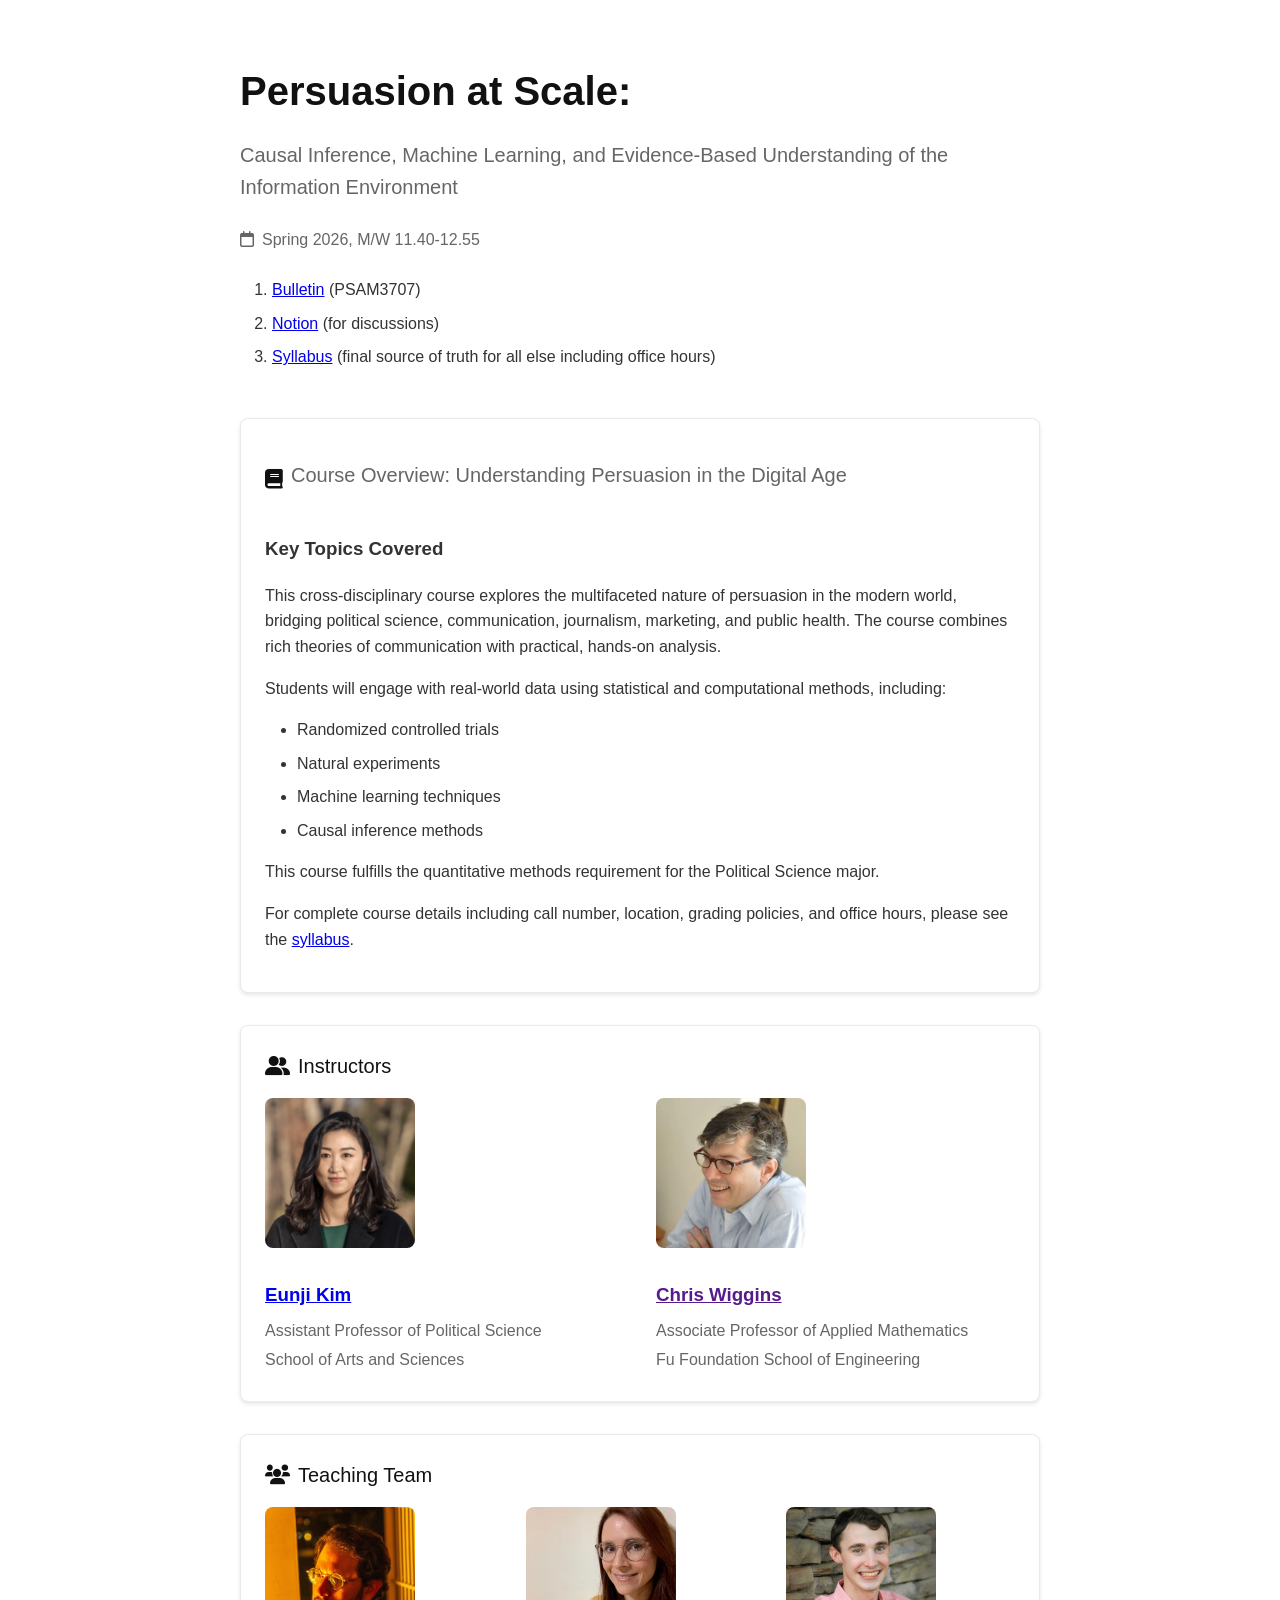
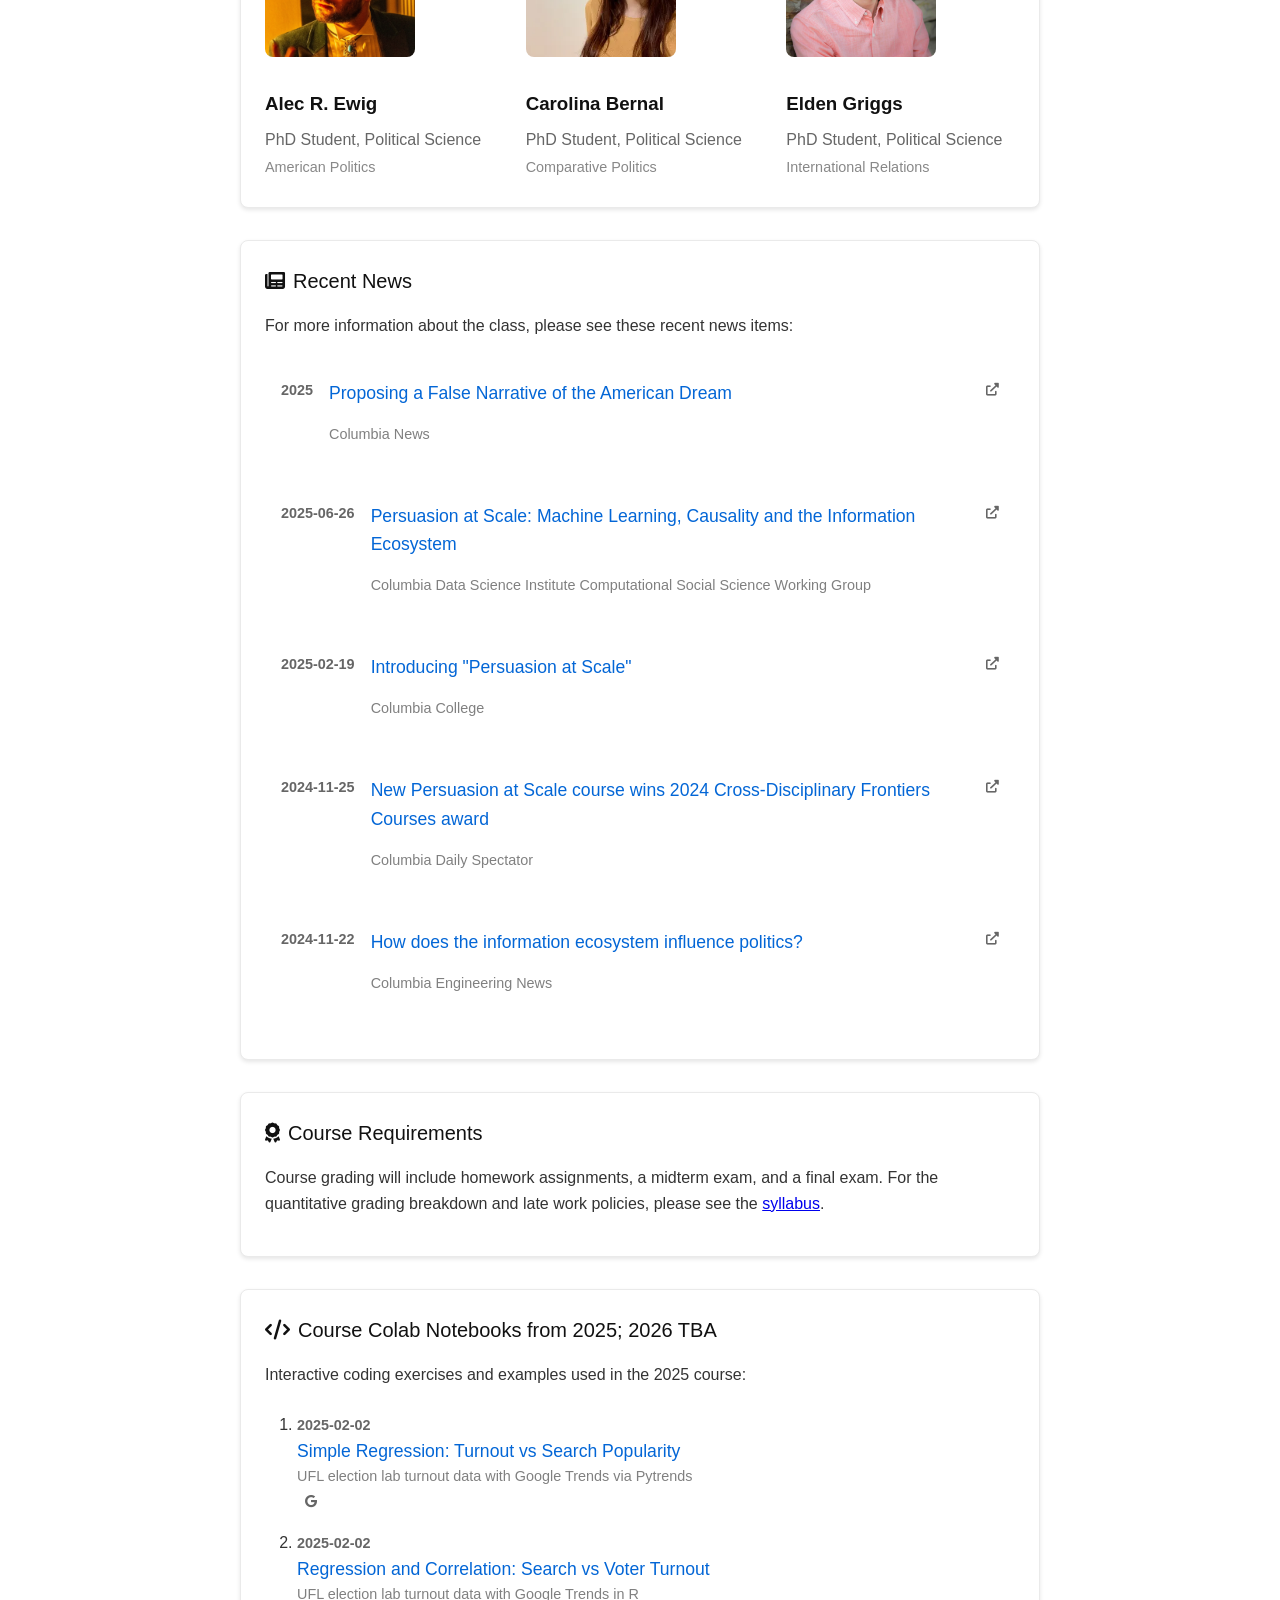
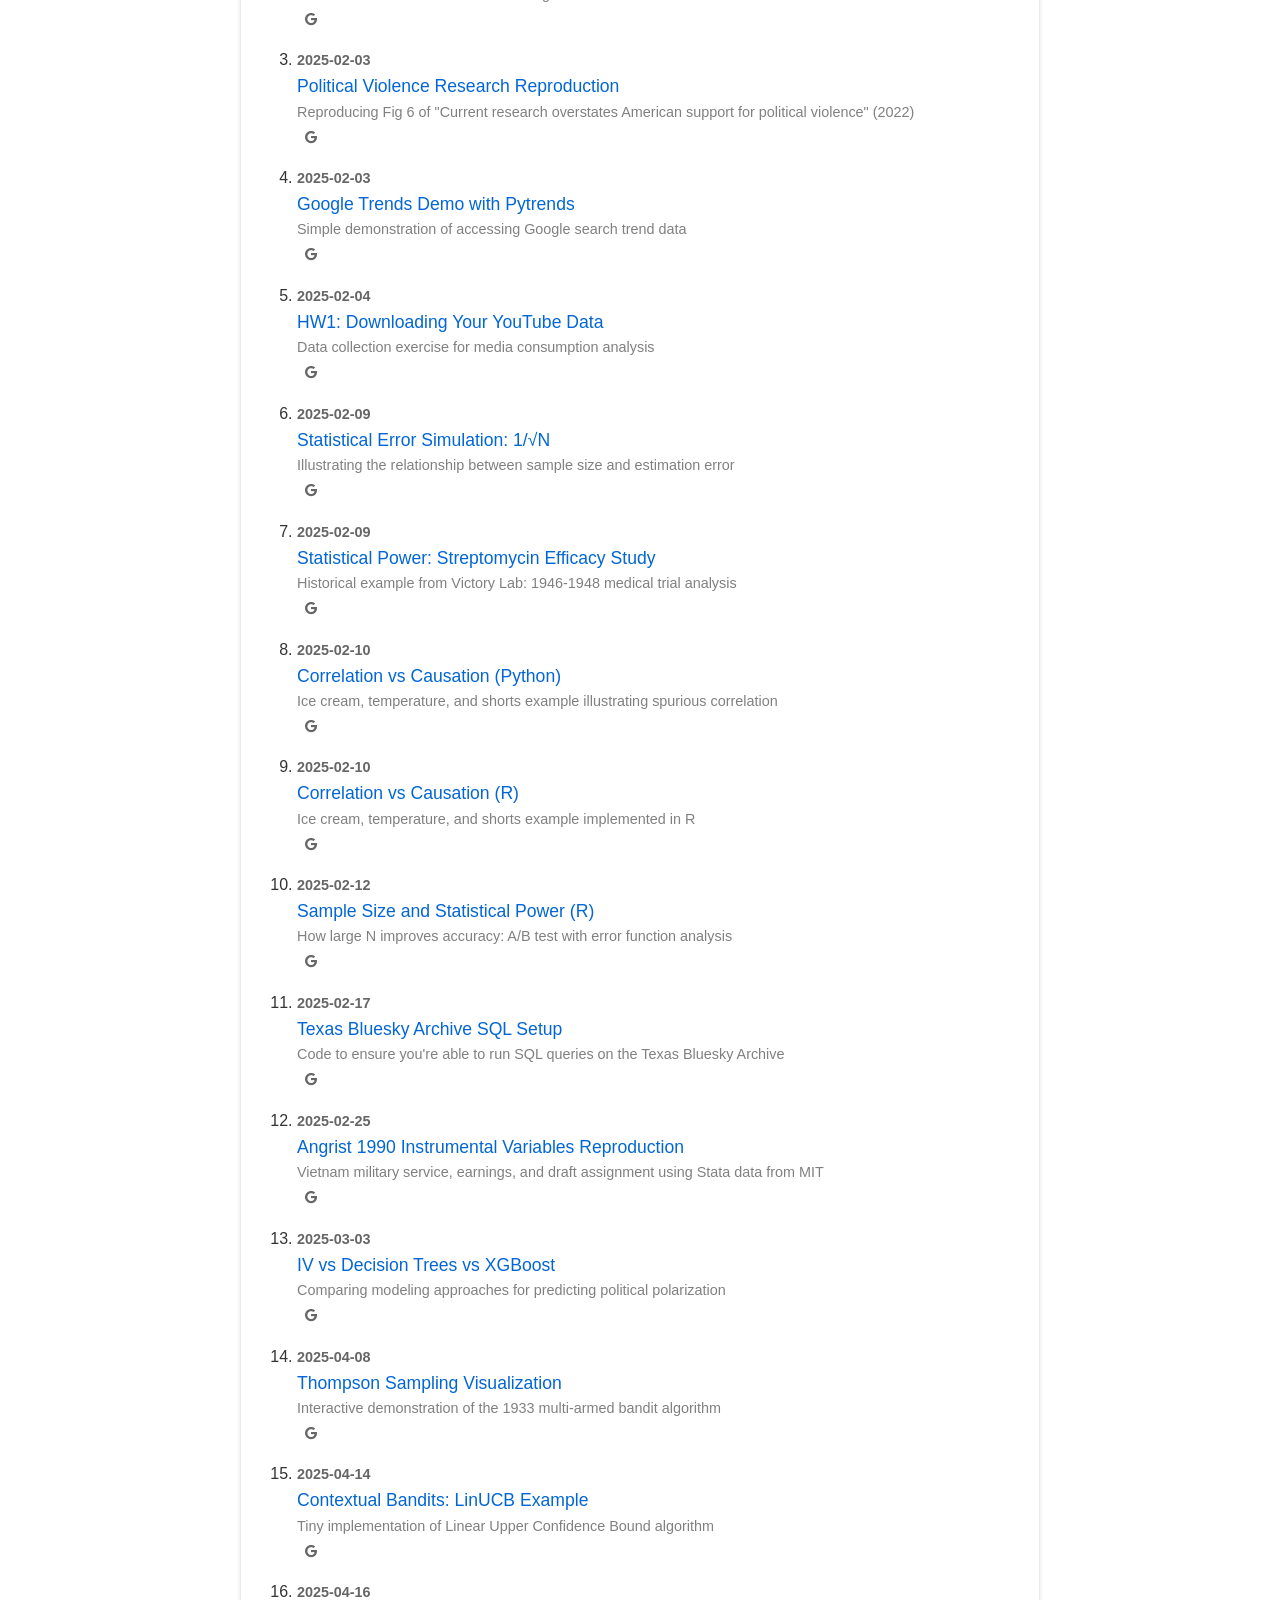
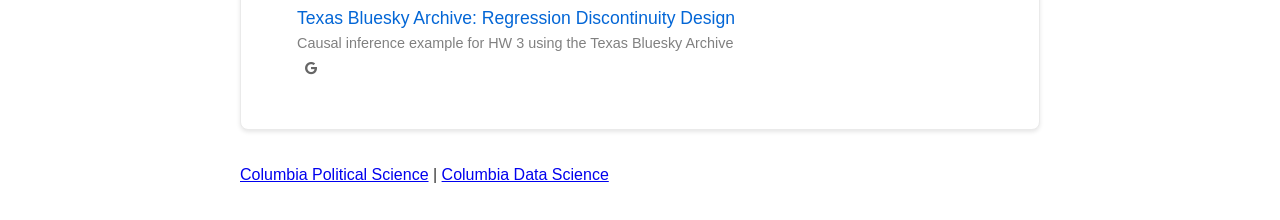
==== index.html @ 3eeb5550 "changed" ====
<!DOCTYPE html>
<html lang="en">
<head>
    <link rel="stylesheet" href="styles.css">
    <meta charset="utf-8">
    <meta name="viewport" content="width=device-width, initial-scale=1">
    <meta name="description" content="Persuasion at Scale, a Columbia University course blending political science, data science, and media analysis. Lectures will cover RCTs, causal inference, and persuasion techniques." />
    <meta name="keywords" content="persuasion, bandits, MAB, contextual bandits, P-values, backtesting, data science, political science, Columbia University, RCTs, causal inference, machine learning, media analysis, PSAM3707, Eunji Kim, Chris Wiggins, P@S, P@S@CU">
    <meta name="twitter:card" content="summary_large_image">
   <meta property="og:title" content="Persuasion at Scale | Columbia University">
    <meta property="og:description" content="A cross-disciplinary course at Columbia University exploring persuasion through data science and political science.">
    <meta property="og:image" content="images/persuasion_banner.webp">
    <meta property="og:url" content="https://persuasion-at-scale.github.io/index.html">

    <meta property="og:type" content="website">
    <meta property="og:site_name" content="Columbia University">
    <meta name="twitter:site" content="@Columbia">

    <!-- Add preload for critical assets -->
    <link rel="preload" href="images/persuasion_banner.webp" as="image">
    <link rel="preload" href="images/ek.webp" as="image">
    <link rel="preload" href="images/cw.webp" as="image">

    <!-- Add to Font Awesome link -->
    <link rel="stylesheet" href="https://cdnjs.cloudflare.com/ajax/libs/font-awesome/6.0.0/css/all.min.css" crossorigin="anonymous" referrerpolicy="no-referrer">

    <title>Persuasion at Scale | Columbia University | Political Science & Data Science</title>
    <link rel="stylesheet" href="https://cdnjs.cloudflare.com/ajax/libs/font-awesome/6.0.0/css/all.min.css">

    <style>
        body {
            font-family: -apple-system, BlinkMacSystemFont, "Segoe UI", Helvetica, Arial, sans-serif;
            line-height: 1.6;
            max-width: 800px;
            margin: 0 auto;
            padding: 2rem;
            color: #333;
        }

        .card {
            border: 1px solid #eaeaea;
            border-radius: 8px;
            padding: 1.5rem;
            margin-bottom: 2rem;
            background: white;
            box-shadow: 0 2px 4px rgba(0,0,0,0.1);
        }

        .header {
            margin-bottom: 3rem;
        }

        h1 {
            font-size: 2.5rem;
            margin-bottom: 0.5rem;
            color: #111;
        }

        h2 {
            font-size: 1.25rem;
            color: #666;
            font-weight: normal;
            margin-bottom: 1.5rem;
        }

        .instructors-grid {
            display: grid;
            grid-template-columns: repeat(auto-fit, minmax(300px, 1fr));
            gap: 2rem;
        }

        /* Update the .instructor img rule so all images are a uniform size */
        .instructor img {
            width: 150px;           /* fixed width */
            height: 150px;          /* fixed height to make them square */
            object-fit: cover;      /* crop any overflow instead of stretching */
            border-radius: 8px;     /* keep the corners rounded */
            margin-bottom: 1rem;
        }

        .instructor h3 {
            margin: 0.5rem 0;
            color: #111;
        }

        .instructor p {
            margin: 0.25rem 0;
            color: #666;
        }

        .course-meta {
            display: flex;
            gap: 1rem;
            color: #666;
            align-items: center;
        }

        .course-meta i {
            margin-right: 0.5rem;
        }

        ul, ol {
            margin: 1rem 0;
            padding-left: 2rem;
        }

        li {
            margin-bottom: 0.5rem;
        }

        .card-title {
            display: flex;
            align-items: center;
            font-size: 1.25rem;
            margin-bottom: 1rem;
            color: #111;
        }

        .card-title i {
            margin-right: 0.5rem;
        }

        .news-list {
            list-style: none;
            padding: 0;
            margin: 1.5rem 0;
        }

        .news-list li {
            margin-bottom: 1.5rem;
        }

        .news-list a {
            display: grid;
            grid-template-columns: auto 1fr auto;
            gap: 1rem;
            text-decoration: none;
            color: inherit;
            padding: 1rem;
            border-radius: 6px;
            transition: background-color 0.2s;
            align-items: start;
        }

        .news-list a:hover {
            background-color: #f6f8fa;
        }

        .news-date {
            color: #666;
            font-size: 0.9rem;
            grid-column: 1;
        }

        .news-title {
            font-weight: 500;
            color: #0366d6;
            grid-column: 2;
        }

        .news-source {
            color: #666;
            font-size: 0.9rem;
            grid-column: 2;
        }

        .link-icon {
            font-size: 0.8rem;
            color: #666;
            grid-column: 3;
            grid-row: 1;
            margin-top: 0.3rem;
        }
    </style>


<script type="application/ld+json">
{
    "@context": "https://schema.org",
    "@type": "BreadcrumbList",
    "itemListElement": [{
        "@type": "ListItem",
        "position": 1,
        "name": "Columbia University",
        "item": "https://www.columbia.edu"
    },{
        "@type": "ListItem",
        "position": 2,
        "name": "Political Science",
        "item": "https://polisci.columbia.edu"
    },{
        "@type": "ListItem",
        "position": 3,
        "name": "Persuasion at Scale",
        "item": "https://persuasion-at-scale.github.io/index.html"
    }]
}
</script>




<script type="application/ld+json">
{
  "@type": "CourseInstance",
  "courseMode": "onsite",
  "location": {
    "@type": "Place",
    "name": "313 Fayerweather",
    "address": {
      "@type": "PostalAddress",
      "addressLocality": "New York",
      "addressRegion": "NY"
    }
  },
  "instructor": [
    {
      "@type": "Person",
      "name": "Eunji Kim",
      "jobTitle": "Assistant Professor of Political Science",
      "url": "https://www.eunjikim.pub/"
    },
    {
      "@type": "Person",
      "name": "Chris Wiggins",
      "jobTitle": "Associate Professor of Applied Mathematics",
      "url": "https://www.columbia.edu/~chw2/"
    }
  ]
}
</script>

<!-- 🔽 Add this right below -->
<script type="application/ld+json">
{
  "@context": "https://schema.org",
  "@type": "Course",
  "name": "Persuasion at Scale",
  "description": "Columbia University course blending political science and data science to study persuasion through experiments, machine learning, and causal inference.",
  "provider": {
    "@type": "Organization",
    "name": "Columbia University",
    "sameAs": "https://www.columbia.edu"
  }
}
</script>

<link rel="canonical" href="https://persuasion-at-scale.github.io/index.html">


</head>


<!--Body-->

<body>
    <!-- Header -->
    <header class="header">
        <h1>Persuasion at Scale:</h1>
        <h2> Causal Inference, Machine Learning, and Evidence-Based Understanding of the Information Environment</h2>
        <div class="course-meta">
            <span><i class="far fa-calendar"></i>Spring 2026, M/W 11.40-12.55</span>
        </div>
        <ol style="margin-top: 1.5rem; margin-bottom: 1.5rem;">
            <li><a href="https://doc.sis.columbia.edu/#subj/PSAM/UN3707-20261-001/">Bulletin</a> (PSAM3707)</li>
            <li><a href="https://www.notion.so/PSAM-3707-Persuasion-at-Scale-2ea6ebbeffac8038892be013322cd742">Notion</a> (for discussions)</li>
            <li><a href="https://docs.google.com/document/d/1h442-b7Y8gTBbpbwfRW2zpKxNVfNAeM9ZUFqnYQFdiw/edit?tab=t.0">Syllabus</a> (final source of truth for all else including office hours)</li>
        </ol>
    </header>

<!-- Course Overview -->
<div class="card">

    <div class="card-title">
        <i class="fas fa-book"></i>
        <h2>Course Overview: Understanding Persuasion in the Digital Age</h2>
    </div>
    <h3>Key Topics Covered</h3>


    <p>This cross-disciplinary course explores the multifaceted nature of persuasion in the modern world,
    bridging political science, communication, journalism, marketing, and public health. The course combines
    rich theories of communication with practical, hands-on analysis.</p>

    <p>Students will engage with real-world data using statistical and computational methods, including:</p>
    <ul>
        <li>Randomized controlled trials</li>
        <li>Natural experiments</li>
        <li>Machine learning techniques</li>
        <li>Causal inference methods</li>
    </ul>
    <p>This course fulfills the quantitative methods requirement for the Political Science major.</p>

    <p>For complete course details including call number, location, grading policies, and office hours, please see the <a href="https://docs.google.com/document/d/1h442-b7Y8gTBbpbwfRW2zpKxNVfNAeM9ZUFqnYQFdiw/edit?tab=t.0">syllabus</a>.</p>
</div>

    <!-- Instructors -->
    <div class="card">
        <div class="card-title">
            <i class="fas fa-user-friends"></i>
            Instructors
        </div>
        <div class="instructors-grid">
            <div class="instructor">
                <img src="images/ek.webp" alt="Professor Eunji Kim - Assistant Professor of Political Science at Columbia University" loading="lazy">
                <h3><a href="https://www.eunjikim.pub/">Eunji Kim</a></h3>
                <p>Assistant Professor of Political Science</p>
                <p>School of Arts and Sciences</p>
            </div>
            <div class="instructor">
                <img src="images/cw.webp" alt="Professor Chris Wiggins - Associate Professor of Applied Mathematics and Systems Biology at Columbia University" loading="lazy">
                <h3><a href=""https://www.columbia.edu/~chw2/>Chris Wiggins</a></h3>
                <p>Associate Professor of Applied Mathematics</p>
                <p>Fu Foundation School of Engineering</p>
            </div>
        </div>
    </div>



<!-- Team -->
<div class="card">
    <div class="card-title">
        <i class="fas fa-users"></i>
        Teaching Team
    </div>
    <div class="instructors-grid" style="grid-template-columns: repeat(3, 1fr);">
        <div class="instructor">
            <img src="images/ae.webp" alt="Alec R. Ewig - Teaching Assistant" loading="lazy">
            <h3>Alec R. Ewig</h3>
            <p>PhD Student, Political Science</p>
            <p style="color:#888; font-size:0.9em;">American Politics</p>
        </div>
        <div class="instructor">
            <img src="images/cb.webp" alt="Carolina Bernal - Teaching Assistant" loading="lazy">
            <h3>Carolina Bernal</h3>
            <p>PhD Student, Political Science</p>
            <p style="color:#888; font-size:0.9em;">Comparative Politics</p>
        </div>
        <div class="instructor">
            <img src="images/eg.webp" alt="Elden Griggs - Teaching Assistant" loading="lazy">
            <h3>Elden Griggs</h3>
            <p>PhD Student, Political Science</p>
            <p style="color:#888; font-size:0.9em;">International Relations</p>
        </div>
    </div>
</div>

<!-- News -->
<div class="card">
  <div class="card-title">
    <i class="fas fa-newspaper"></i>
    Recent News
  </div>
  <p>For more information about the class, please see these recent news items:</p>
  <ul class="news-list">

    <li>
      <a href="https://news.columbia.edu/news/proposing-false-narrative-american-dream" target="_blank">
        <span class="news-date">2025</span>
        <span class="news-title">Proposing a False Narrative of the American Dream</span>
        <span class="news-source">Columbia News</span>
        <i class="fas fa-external-link-alt link-icon"></i>
      </a>
    </li>

<li>
      <a href="https://drive.google.com/file/d/1h9NI8b9k3yPVoDk75ptKbOM--GSInbzh/view?usp=sharing" target="_blank">
        <span class="news-date">2025-06-26</span>
        <span class="news-title">Persuasion at Scale: Machine Learning, Causality and the Information Ecosystem</span>
        <span class="news-source">Columbia Data Science Institute Computational Social Science Working Group</span>
        <i class="fas fa-external-link-alt link-icon"></i>
      </a>
    </li>

    <li>
      <a href="https://www.college.columbia.edu/news/introducing-persuasion-scale" target="_blank">
        <span class="news-date">2025-02-19</span>
        <span class="news-title">Introducing "Persuasion at Scale"</span>
        <span class="news-source">Columbia College</span>
        <i class="fas fa-external-link-alt link-icon"></i>
      </a>
    </li>
    <li>
      <a href="https://www.columbiaspectator.com/news/2024/11/25/new-persuasion-at-scale-course-wins-2024-cross-disciplinary-frontiers-courses-award/" target="_blank">
        <span class="news-date">2024-11-25</span>
        <span class="news-title">New Persuasion at Scale course wins 2024 Cross-Disciplinary Frontiers Courses award</span>
        <span class="news-source">Columbia Daily Spectator</span>
        <i class="fas fa-external-link-alt link-icon"></i>
      </a>
    </li>
    <li>
      <a href="https://www.engineering.columbia.edu/about/news/how-does-information-ecosystem-influence-politics" target="_blank">
        <span class="news-date">2024-11-22</span>
        <span class="news-title">How does the information ecosystem influence politics?</span>
        <span class="news-source">Columbia Engineering News</span>
        <i class="fas fa-external-link-alt link-icon"></i>
      </a>
    </li>
  </ul>
</div>

    <!-- Course Requirements -->
<div class="card">
    <div class="card-title">
        <i class="fas fa-award"></i>
        Course Requirements
    </div>
    <p>Course grading will include homework assignments, a midterm exam, and a final exam. For the quantitative grading breakdown and late work policies, please see the <a href="https://docs.google.com/document/d/1h442-b7Y8gTBbpbwfRW2zpKxNVfNAeM9ZUFqnYQFdiw/edit?tab=t.0">syllabus</a>.</p>
</div>





<!-- Colab Notebooks -->
<div class="card">
  <div class="card-title">
    <i class="fas fa-code"></i>
    Course Colab Notebooks from 2025; 2026 TBA
  </div>
  <p>Interactive coding exercises and examples used in the 2025 course:</p>

  <style>
    .colab-list {
      list-style: decimal;
      padding-left: 2rem;
      margin: 1.5rem 0;
    }

    .colab-list li {
      margin-bottom: 1rem;
    }

    .colab-list a {
      text-decoration: none;
      color: inherit;
    }

    .news-date {
      display: block;
      font-weight: bold;
    }

    .news-title {
      display: block;
      font-size: 1.1em;
    }

    .news-source {
      display: block;
      font-size: 0.9em;
      color: gray;
    }

    .link-icon {
      margin-left: 0.5rem;
    }
  </style>

  <ol class="colab-list">
    <li>
      <a href="https://colab.research.google.com/drive/1QhLLt65YLhxuOw8Q6O7ZkpGPthDEoPbC" target="_blank">
        <span class="news-date">2025-02-02</span>
        <span class="news-title">Simple Regression: Turnout vs Search Popularity</span>
        <span class="news-source">UFL election lab turnout data with Google Trends via Pytrends</span>
        <i class="fab fa-google link-icon"></i>
      </a>
    </li>
    <li>
      <a href="https://colab.research.google.com/drive/1NSak7_Qj7NHBgQis9xvCgXqPHfK_0In0" target="_blank">
        <span class="news-date">2025-02-02</span>
        <span class="news-title">Regression and Correlation: Search vs Voter Turnout</span>
        <span class="news-source">UFL election lab turnout data with Google Trends in R</span>
        <i class="fab fa-google link-icon"></i>
      </a>
    </li>
    <li>
      <a href="https://colab.research.google.com/drive/1GbfwEq30CHJEOqKWft9wpo4j2za2paPq" target="_blank">
        <span class="news-date">2025-02-03</span>
        <span class="news-title">Political Violence Research Reproduction</span>
        <span class="news-source">Reproducing Fig 6 of "Current research overstates American support for political violence" (2022)</span>
        <i class="fab fa-google link-icon"></i>
      </a>
    </li>
    <li>
      <a href="https://colab.research.google.com/drive/1Vlbzd_4YCDSvklFNIUItazr-cs71OonO" target="_blank">
        <span class="news-date">2025-02-03</span>
        <span class="news-title">Google Trends Demo with Pytrends</span>
        <span class="news-source">Simple demonstration of accessing Google search trend data</span>
        <i class="fab fa-google link-icon"></i>
      </a>
    </li>
    <li>
      <a href="https://colab.research.google.com/drive/1d8nfKPJoCHGPAD9asb5bR55zVYG8UfPB" target="_blank">
        <span class="news-date">2025-02-04</span>
        <span class="news-title">HW1: Downloading Your YouTube Data</span>
        <span class="news-source">Data collection exercise for media consumption analysis</span>
        <i class="fab fa-google link-icon"></i>
      </a>
    </li>
    <li>
      <a href="https://colab.research.google.com/drive/1A-MoaSyoJEzV038ODvcRBLbsStQC2wvL" target="_blank">
        <span class="news-date">2025-02-09</span>
        <span class="news-title">Statistical Error Simulation: 1/√N</span>
        <span class="news-source">Illustrating the relationship between sample size and estimation error</span>
        <i class="fab fa-google link-icon"></i>
      </a>
    </li>
    <li>
      <a href="https://colab.research.google.com/drive/1Rd7LsXgGgO2TyJYi3JBENI_1V2EbDdjN" target="_blank">
        <span class="news-date">2025-02-09</span>
        <span class="news-title">Statistical Power: Streptomycin Efficacy Study</span>
        <span class="news-source">Historical example from Victory Lab: 1946-1948 medical trial analysis</span>
        <i class="fab fa-google link-icon"></i>
      </a>
    </li>
    <li>
      <a href="https://colab.research.google.com/drive/1U6frL5wUH2nfPXp7_RVZj2S545Ba48_1" target="_blank">
        <span class="news-date">2025-02-10</span>
        <span class="news-title">Correlation vs Causation (Python)</span>
        <span class="news-source">Ice cream, temperature, and shorts example illustrating spurious correlation</span>
        <i class="fab fa-google link-icon"></i>
      </a>
    </li>
    <li>
      <a href="https://colab.research.google.com/drive/1XXZSQvIYi3T5vzyD5JTg-xvvB7Q8HG7i" target="_blank">
        <span class="news-date">2025-02-10</span>
        <span class="news-title">Correlation vs Causation (R)</span>
        <span class="news-source">Ice cream, temperature, and shorts example implemented in R</span>
        <i class="fab fa-google link-icon"></i>
      </a>
    </li>
    <li>
      <a href="https://colab.research.google.com/drive/1zSuw5KK6ygkZ_3YChO5lYUw1r_XNGj1P" target="_blank">
        <span class="news-date">2025-02-12</span>
        <span class="news-title">Sample Size and Statistical Power (R)</span>
        <span class="news-source">How large N improves accuracy: A/B test with error function analysis</span>
        <i class="fab fa-google link-icon"></i>
      </a>
    </li>
    <li>
      <a href="https://colab.research.google.com/drive/1C07AACiqfi_loKBscaVzyF_FuF0nPp1j" target="_blank">
        <span class="news-date">2025-02-17</span>
        <span class="news-title">Texas Bluesky Archive SQL Setup</span>
        <span class="news-source">Code to ensure you're able to run SQL queries on the Texas Bluesky Archive</span>
        <i class="fab fa-google link-icon"></i>
      </a>
    </li>
    <li>
      <a href="https://colab.research.google.com/drive/1RM_irpmRb80pn5KOJf4Y5eSVE7dWMwNv" target="_blank">
        <span class="news-date">2025-02-25</span>
        <span class="news-title">Angrist 1990 Instrumental Variables Reproduction</span>
        <span class="news-source">Vietnam military service, earnings, and draft assignment using Stata data from MIT</span>
        <i class="fab fa-google link-icon"></i>
      </a>
    </li>
    <li>
      <a href="https://colab.research.google.com/drive/1iDaj-59Gq-Htmut1o5VNHeMocHtui-gu" target="_blank">
        <span class="news-date">2025-03-03</span>
        <span class="news-title">IV vs Decision Trees vs XGBoost</span>
        <span class="news-source">Comparing modeling approaches for predicting political polarization</span>
        <i class="fab fa-google link-icon"></i>
      </a>
    </li>
    <li>
      <a href="https://colab.research.google.com/drive/1z8fFm-LuxmWABTcElmJ3oUeoclU1J-tv" target="_blank">
        <span class="news-date">2025-04-08</span>
        <span class="news-title">Thompson Sampling Visualization</span>
        <span class="news-source">Interactive demonstration of the 1933 multi-armed bandit algorithm</span>
        <i class="fab fa-google link-icon"></i>
      </a>
    </li>
    <li>
      <a href="https://colab.research.google.com/drive/1iVYibXxC5_1vd6Hqkdrwu1fkblESK1Mz" target="_blank">
        <span class="news-date">2025-04-14</span>
        <span class="news-title">Contextual Bandits: LinUCB Example</span>
        <span class="news-source">Tiny implementation of Linear Upper Confidence Bound algorithm</span>
        <i class="fab fa-google link-icon"></i>
      </a>
    </li>
    <li>
      <a href="https://colab.research.google.com/drive/19tZaUomsOspx8pDYgPqsSgMTFiblZ4wt" target="_blank">
        <span class="news-date">2025-04-16</span>
        <span class="news-title">Texas Bluesky Archive: Regression Discontinuity Design</span>
        <span class="news-source">Causal inference example for HW 3 using the Texas Bluesky Archive</span>
        <i class="fab fa-google link-icon"></i>
      </a>
    </li>
  </ol>
</div>





<footer>
    <nav aria-label="Related Links">
        <a href="https://polisci.columbia.edu">Columbia Political Science</a> |
        <a href="https://datascience.columbia.edu/">Columbia Data Science</a>
    </nav>
</footer>

<!-- Google tag (gtag.js) -->
<script async src="https://www.googletagmanager.com/gtag/js?id=G-0B85Z9L2BZ"></script>
<script>
  window.dataLayer = window.dataLayer || [];
  function gtag(){dataLayer.push(arguments);}
  gtag('js', new Date());

  gtag('config', 'G-0B85Z9L2BZ');
</script>

</body>
</html>


<script type="application/ld+json">
{
  "@context": "https://schema.org",
  "@type": "FAQPage",
  "mainEntity": [{
    "@type": "Question",
    "name": "What is Persuasion at Scale?",
    "acceptedAnswer": {
      "@type": "Answer",
      "text": "It's a Columbia University course that blends data science and political science to explore how persuasion works in digital media."
    }
  }]
}
</script>
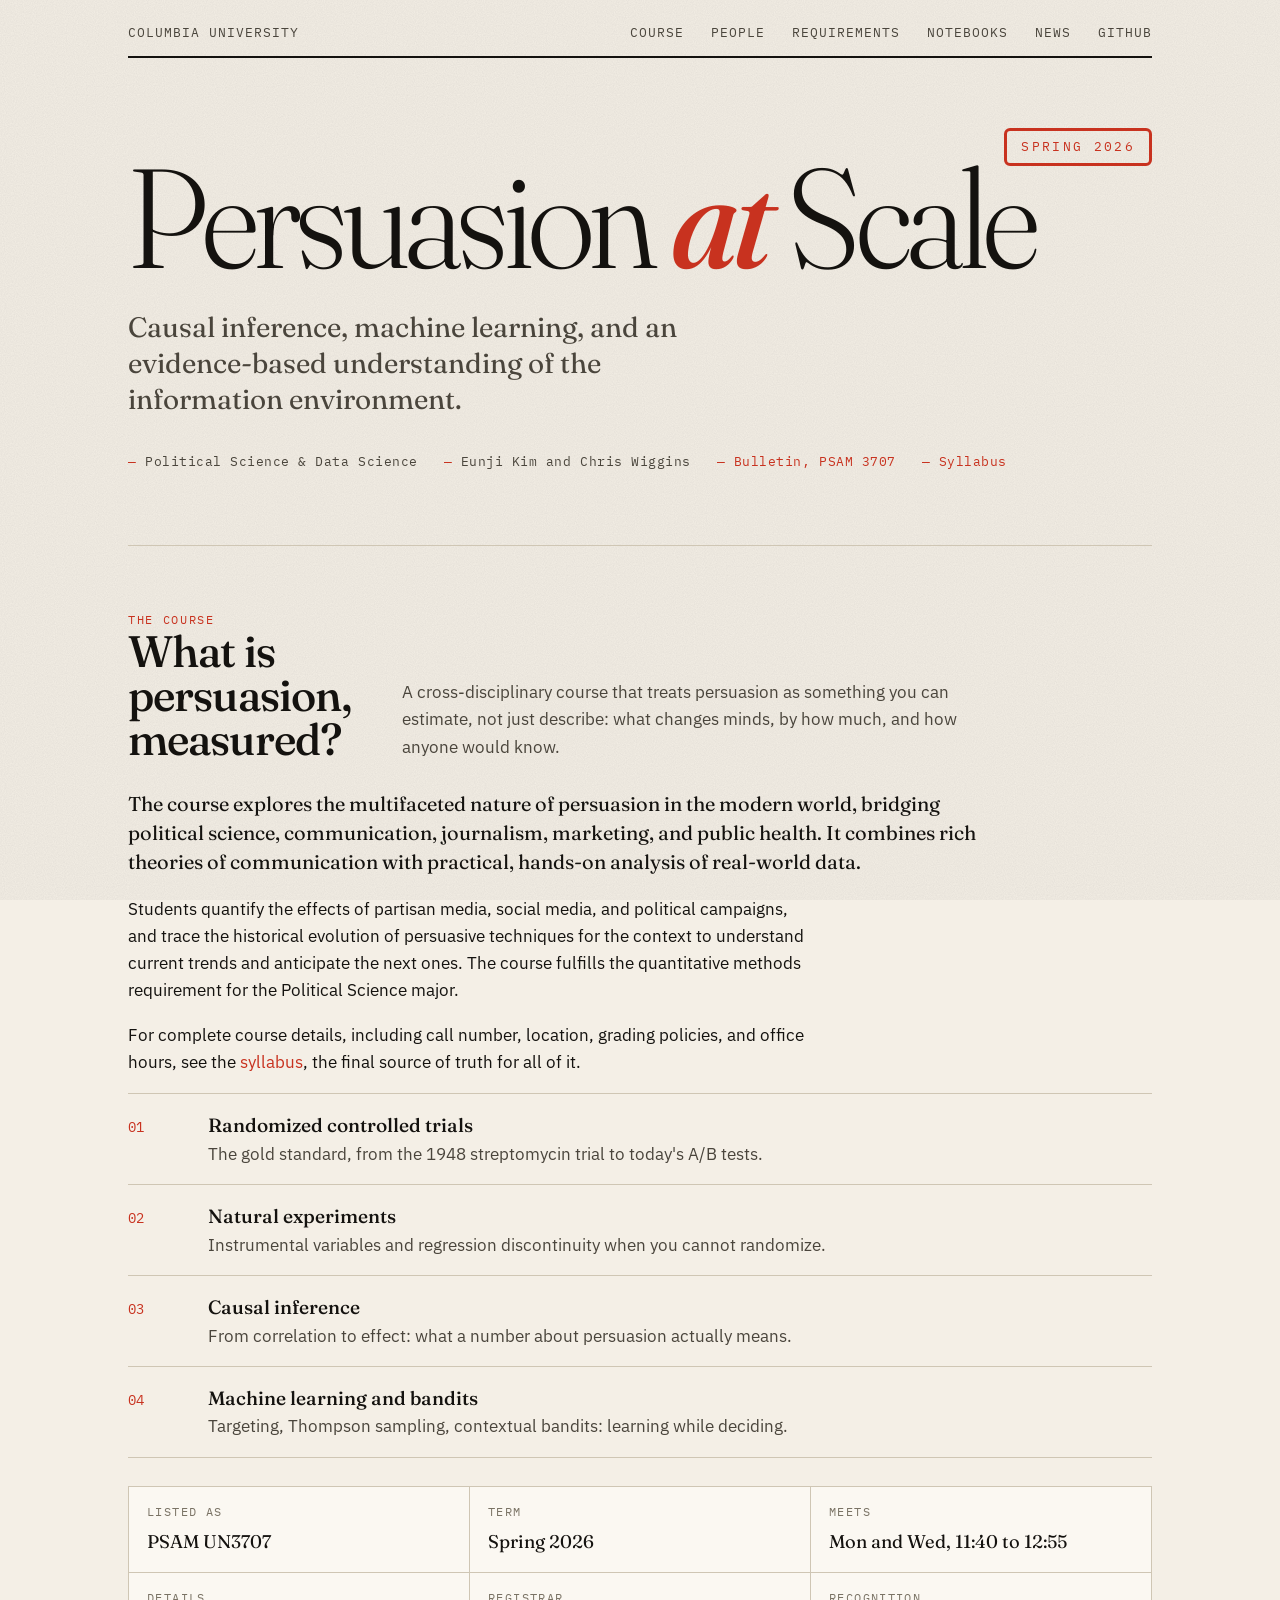
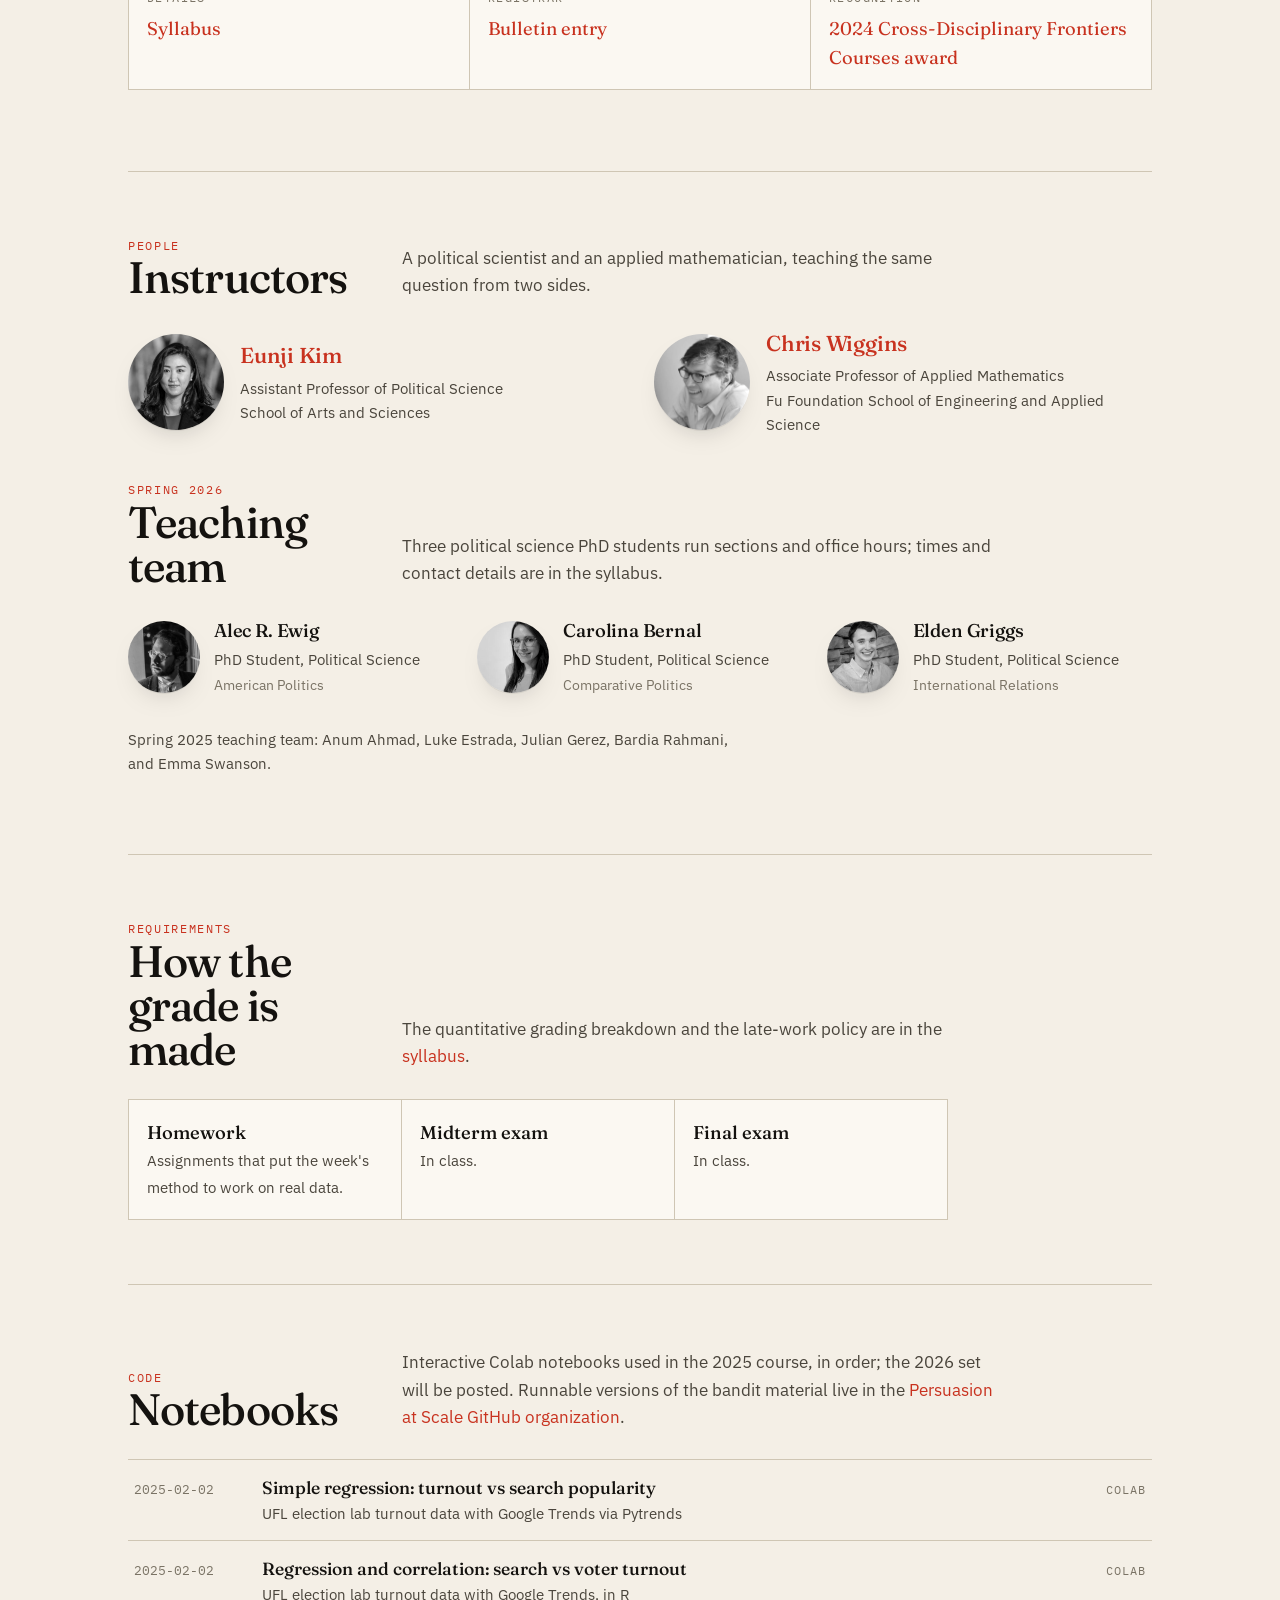
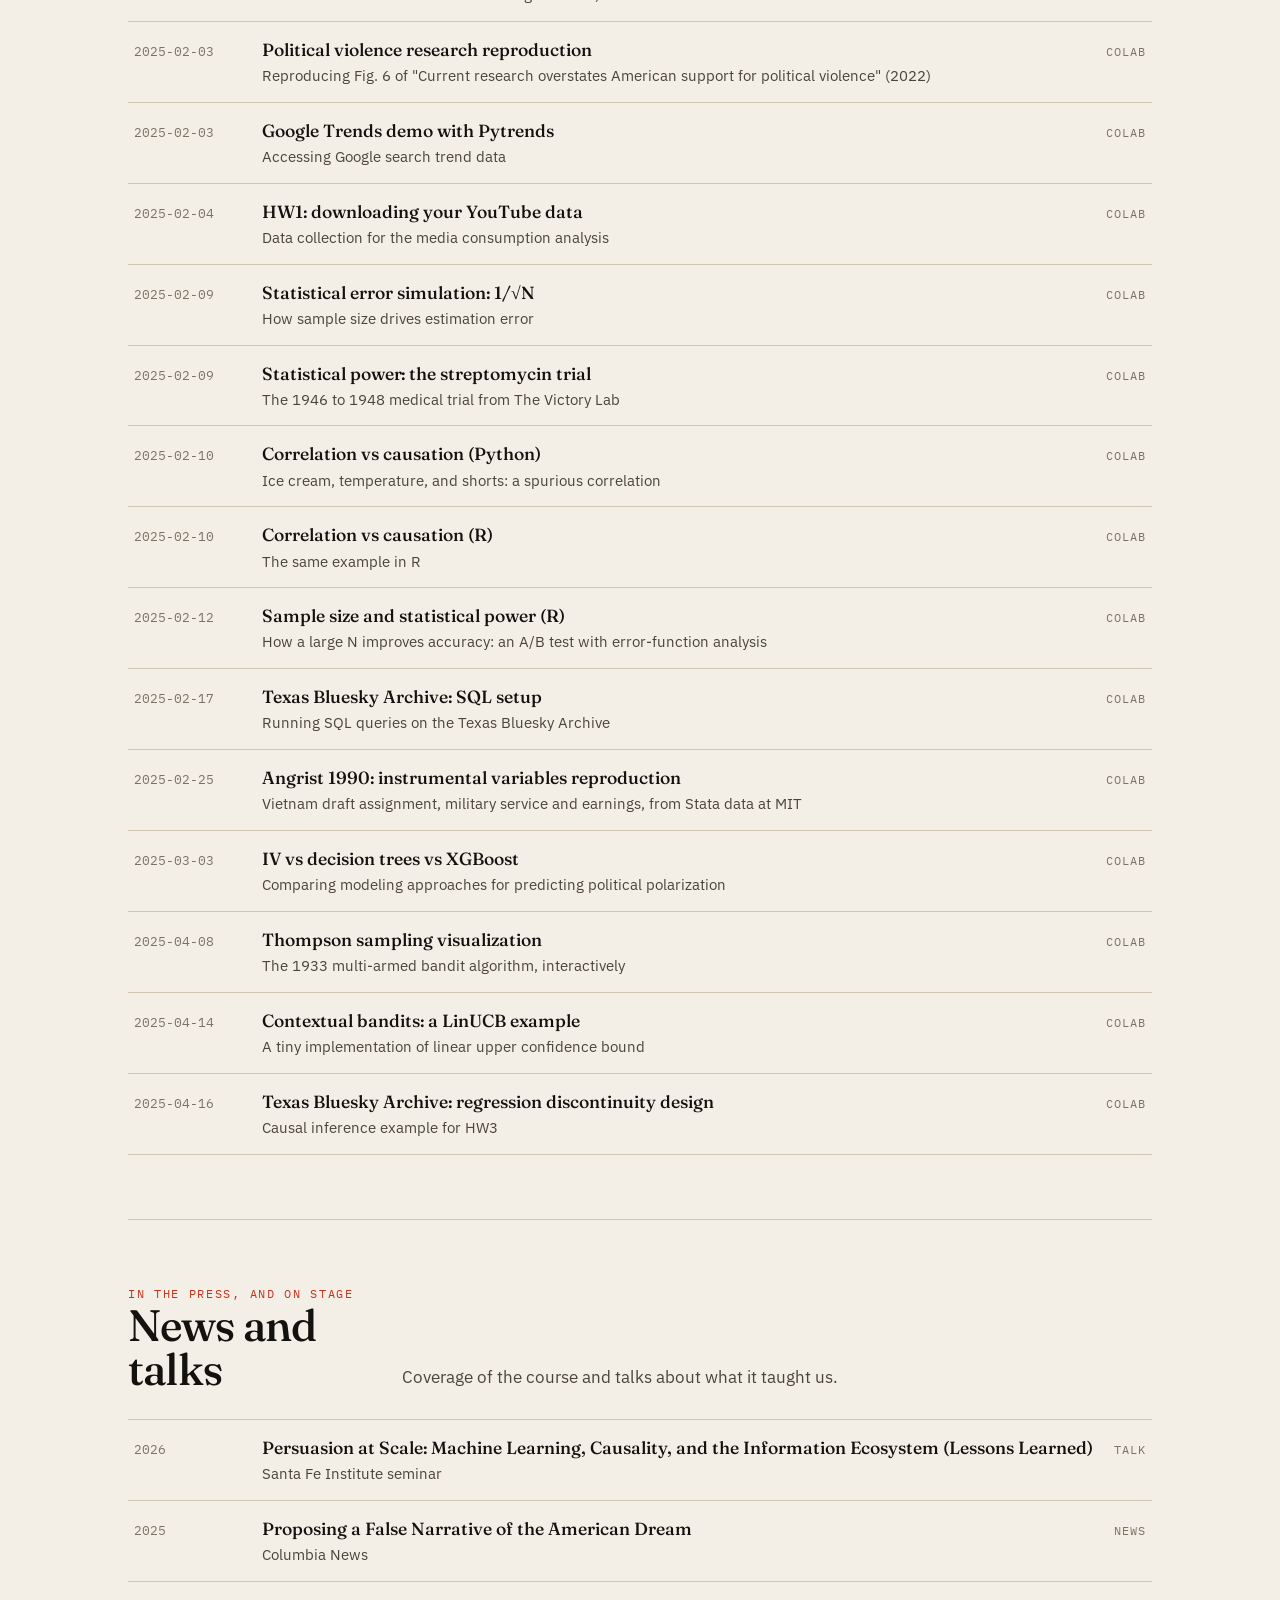
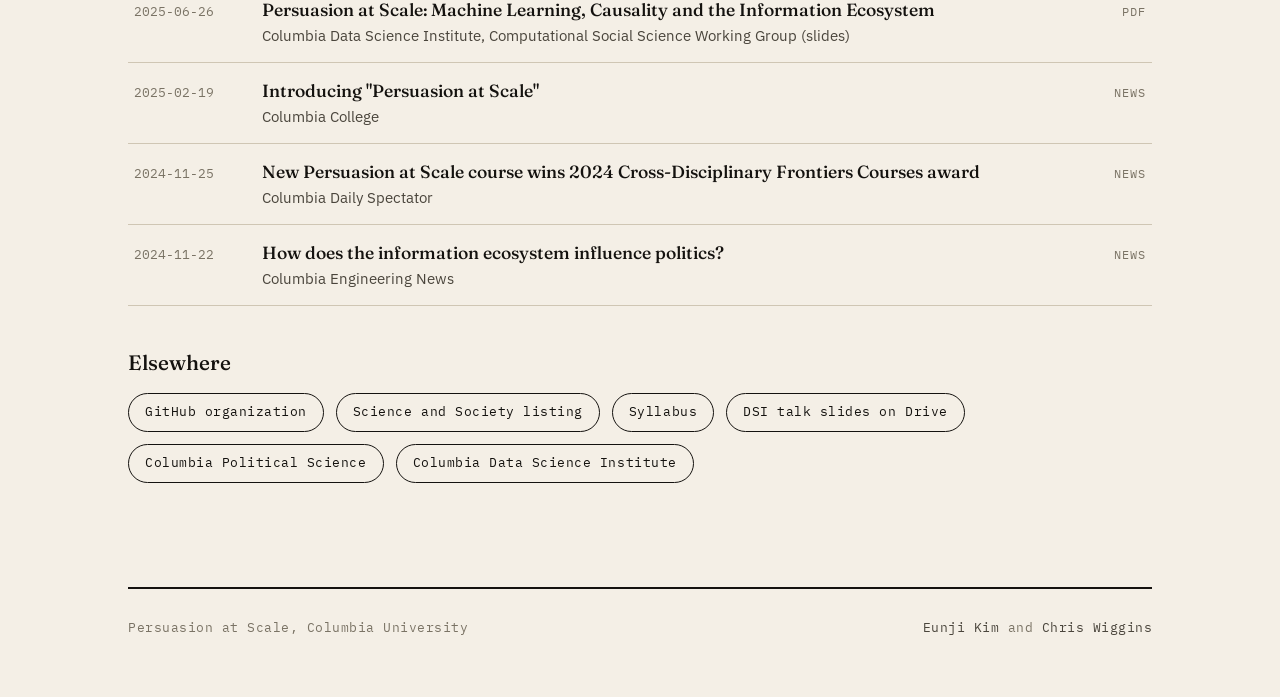
==== commit 7f8646ad: "Redesign the course page and fix its search metadata Editorial redesign of index.html, on top of the" ====
--- a/index.html
+++ b/index.html
@@ -1,605 +1,368 @@
 <!DOCTYPE html>
 <html lang="en">
 <head>
-    <link rel="stylesheet" href="styles.css">
-    <meta charset="utf-8">
-    <meta name="viewport" content="width=device-width, initial-scale=1">
-    <meta name="description" content="Persuasion at Scale, a Columbia University course blending political science, data science, and media analysis. Lectures will cover RCTs, causal inference, and persuasion techniques." />
-    <meta name="keywords" content="persuasion, bandits, MAB, contextual bandits, P-values, backtesting, data science, political science, Columbia University, RCTs, causal inference, machine learning, media analysis, PSAM3707, Eunji Kim, Chris Wiggins, P@S, P@S@CU">
-    <meta name="twitter:card" content="summary_large_image">
-   <meta property="og:title" content="Persuasion at Scale | Columbia University">
-    <meta property="og:description" content="A cross-disciplinary course at Columbia University exploring persuasion through data science and political science.">
-    <meta property="og:image" content="images/persuasion_banner.webp">
-    <meta property="og:url" content="https://persuasion-at-scale.github.io/index.html">
-
-    <meta property="og:type" content="website">
-    <meta property="og:site_name" content="Columbia University">
-    <meta name="twitter:site" content="@Columbia">
-
-    <!-- Add preload for critical assets -->
-    <link rel="preload" href="images/persuasion_banner.webp" as="image">
-    <link rel="preload" href="images/ek.webp" as="image">
-    <link rel="preload" href="images/cw.webp" as="image">
-
-    <!-- Add to Font Awesome link -->
-    <link rel="stylesheet" href="https://cdnjs.cloudflare.com/ajax/libs/font-awesome/6.0.0/css/all.min.css" crossorigin="anonymous" referrerpolicy="no-referrer">
-
-    <title>Persuasion at Scale | Columbia University | Political Science & Data Science</title>
-    <link rel="stylesheet" href="https://cdnjs.cloudflare.com/ajax/libs/font-awesome/6.0.0/css/all.min.css">
-
-    <style>
-        body {
-            font-family: -apple-system, BlinkMacSystemFont, "Segoe UI", Helvetica, Arial, sans-serif;
-            line-height: 1.6;
-            max-width: 800px;
-            margin: 0 auto;
-            padding: 2rem;
-            color: #333;
-        }
-
-        .card {
-            border: 1px solid #eaeaea;
-            border-radius: 8px;
-            padding: 1.5rem;
-            margin-bottom: 2rem;
-            background: white;
-            box-shadow: 0 2px 4px rgba(0,0,0,0.1);
-        }
-
-        .header {
-            margin-bottom: 3rem;
-        }
-
-        h1 {
-            font-size: 2.5rem;
-            margin-bottom: 0.5rem;
-            color: #111;
-        }
-
-        h2 {
-            font-size: 1.25rem;
-            color: #666;
-            font-weight: normal;
-            margin-bottom: 1.5rem;
-        }
-
-        .instructors-grid {
-            display: grid;
-            grid-template-columns: repeat(auto-fit, minmax(300px, 1fr));
-            gap: 2rem;
-        }
-
-        /* Update the .instructor img rule so all images are a uniform size */
-        .instructor img {
-            width: 150px;           /* fixed width */
-            height: 150px;          /* fixed height to make them square */
-            object-fit: cover;      /* crop any overflow instead of stretching */
-            border-radius: 8px;     /* keep the corners rounded */
-            margin-bottom: 1rem;
-        }
-
-        .instructor h3 {
-            margin: 0.5rem 0;
-            color: #111;
-        }
-
-        .instructor p {
-            margin: 0.25rem 0;
-            color: #666;
-        }
-
-        .course-meta {
-            display: flex;
-            gap: 1rem;
-            color: #666;
-            align-items: center;
-        }
-
-        .course-meta i {
-            margin-right: 0.5rem;
-        }
-
-        ul, ol {
-            margin: 1rem 0;
-            padding-left: 2rem;
-        }
-
-        li {
-            margin-bottom: 0.5rem;
-        }
-
-        .card-title {
-            display: flex;
-            align-items: center;
-            font-size: 1.25rem;
-            margin-bottom: 1rem;
-            color: #111;
-        }
-
-        .card-title i {
-            margin-right: 0.5rem;
-        }
-
-        .news-list {
-            list-style: none;
-            padding: 0;
-            margin: 1.5rem 0;
-        }
-
-        .news-list li {
-            margin-bottom: 1.5rem;
-        }
-
-        .news-list a {
-            display: grid;
-            grid-template-columns: auto 1fr auto;
-            gap: 1rem;
-            text-decoration: none;
-            color: inherit;
-            padding: 1rem;
-            border-radius: 6px;
-            transition: background-color 0.2s;
-            align-items: start;
-        }
-
-        .news-list a:hover {
-            background-color: #f6f8fa;
-        }
-
-        .news-date {
-            color: #666;
-            font-size: 0.9rem;
-            grid-column: 1;
-        }
-
-        .news-title {
-            font-weight: 500;
-            color: #0366d6;
-            grid-column: 2;
-        }
-
-        .news-source {
-            color: #666;
-            font-size: 0.9rem;
-            grid-column: 2;
-        }
-
-        .link-icon {
-            font-size: 0.8rem;
-            color: #666;
-            grid-column: 3;
-            grid-row: 1;
-            margin-top: 0.3rem;
-        }
-    </style>
-
-
-<script type="application/ld+json">
-{
+  <meta charset="utf-8">
+  <meta name="viewport" content="width=device-width, initial-scale=1">
+  <title>Persuasion at Scale | Columbia University | Political Science and Data Science</title>
+  <meta name="description" content="Persuasion at Scale is a Columbia University course by Eunji Kim and Chris Wiggins on how persuasion works at scale: randomized experiments, natural experiments, causal inference, machine learning and bandits, applied to media, campaigns and social platforms. Syllabus, notebooks, and news.">
+  <meta name="keywords" content="Persuasion at Scale, Columbia University, Eunji Kim, Chris Wiggins, political science, data science, causal inference, randomized controlled trials, natural experiments, machine learning, contextual bandits, Thompson sampling, A/B testing, media effects, PSAM UN3707, P@S">
+  <link rel="canonical" href="https://persuasion-at-scale.github.io/">
+  <meta property="og:type" content="website">
+  <meta property="og:site_name" content="Persuasion at Scale">
+  <meta property="og:title" content="Persuasion at Scale | Columbia University">
+  <meta property="og:description" content="A Columbia course on how persuasion works at scale: experiments, causal inference, machine learning and bandits, applied to media, campaigns and social platforms.">
+  <meta property="og:url" content="https://persuasion-at-scale.github.io/">
+  <meta property="og:image" content="https://persuasion-at-scale.github.io/images/persuasion_banner.webp">
+  <meta name="twitter:card" content="summary_large_image">
+  <meta name="twitter:site" content="@Columbia">
+  <meta name="theme-color" content="#f4efe6">
+
+  <link rel="preconnect" href="https://fonts.googleapis.com">
+  <link rel="preconnect" href="https://fonts.gstatic.com" crossorigin>
+  <link rel="stylesheet" href="https://fonts.googleapis.com/css2?family=Fraunces:ital,opsz,wght@0,9..144,300..900;1,9..144,300..900&family=IBM+Plex+Sans:ital,wght@0,400;0,500;0,600;1,400&family=IBM+Plex+Mono:wght@400;500&display=swap">
+
+  <script type="application/ld+json">
+  {
     "@context": "https://schema.org",
-    "@type": "BreadcrumbList",
-    "itemListElement": [{
-        "@type": "ListItem",
-        "position": 1,
-        "name": "Columbia University",
-        "item": "https://www.columbia.edu"
-    },{
-        "@type": "ListItem",
-        "position": 2,
-        "name": "Political Science",
-        "item": "https://polisci.columbia.edu"
-    },{
-        "@type": "ListItem",
-        "position": 3,
-        "name": "Persuasion at Scale",
-        "item": "https://persuasion-at-scale.github.io/index.html"
+    "@type": "Course",
+    "name": "Persuasion at Scale",
+    "alternateName": ["P@S", "PSAM UN3707"],
+    "url": "https://persuasion-at-scale.github.io/",
+    "description": "A cross-disciplinary Columbia University course on persuasion in the information ecosystem: randomized controlled trials, natural experiments, causal inference, machine learning and bandit algorithms, applied to partisan media, social platforms and political campaigns.",
+    "courseCode": "PSAM UN3707",
+    "provider": {"@type": "CollegeOrUniversity", "name": "Columbia University", "sameAs": "https://www.columbia.edu"},
+    "sameAs": ["https://github.com/Persuasion-at-Scale", "https://www.college.columbia.edu/news/introducing-persuasion-scale", "https://scienceandsociety.columbia.edu/courses/un3707-persuasion-scale"],
+    "instructor": [
+      {"@type": "Person", "name": "Eunji Kim", "jobTitle": "Assistant Professor of Political Science", "url": "https://www.eunjikim.pub/"},
+      {"@type": "Person", "name": "Chris Wiggins", "jobTitle": "Associate Professor of Applied Mathematics", "url": "https://www.columbia.edu/~chw2/"}
+    ],
+    "hasCourseInstance": [
+      {"@type": "CourseInstance", "courseMode": "onsite", "name": "Spring 2026", "location": {"@type": "Place", "name": "Columbia University", "address": {"@type": "PostalAddress", "addressLocality": "New York", "addressRegion": "NY"}}},
+      {"@type": "CourseInstance", "courseMode": "onsite", "name": "Spring 2025", "location": {"@type": "Place", "name": "313 Fayerweather, Columbia University", "address": {"@type": "PostalAddress", "addressLocality": "New York", "addressRegion": "NY"}}}
+    ]
+  }
+  </script>
+  <script type="application/ld+json">
+  {
+    "@context": "https://schema.org",
+    "@type": "FAQPage",
+    "mainEntity": [{
+      "@type": "Question",
+      "name": "What is Persuasion at Scale?",
+      "acceptedAnswer": {"@type": "Answer", "text": "Persuasion at Scale is a Columbia University course taught by Eunji Kim (Political Science) and Chris Wiggins (Applied Mathematics) that uses randomized experiments, natural experiments, causal inference and machine learning to study how persuasion works in media, campaigns and social platforms."}
+    }, {
+      "@type": "Question",
+      "name": "Who can take Persuasion at Scale?",
+      "acceptedAnswer": {"@type": "Answer", "text": "Columbia undergraduates; the course fulfills the quantitative methods requirement for the Political Science major and is listed as PSAM UN3707."}
     }]
-}
-</script>
-
-
-
-
-<script type="application/ld+json">
-{
-  "@type": "CourseInstance",
-  "courseMode": "onsite",
-  "location": {
-    "@type": "Place",
-    "name": "313 Fayerweather",
-    "address": {
-      "@type": "PostalAddress",
-      "addressLocality": "New York",
-      "addressRegion": "NY"
-    }
-  },
-  "instructor": [
-    {
-      "@type": "Person",
-      "name": "Eunji Kim",
-      "jobTitle": "Assistant Professor of Political Science",
-      "url": "https://www.eunjikim.pub/"
-    },
-    {
-      "@type": "Person",
-      "name": "Chris Wiggins",
-      "jobTitle": "Associate Professor of Applied Mathematics",
-      "url": "https://www.columbia.edu/~chw2/"
-    }
-  ]
-}
-</script>
-
-<!-- 🔽 Add this right below -->
-<script type="application/ld+json">
-{
-  "@context": "https://schema.org",
-  "@type": "Course",
-  "name": "Persuasion at Scale",
-  "description": "Columbia University course blending political science and data science to study persuasion through experiments, machine learning, and causal inference.",
-  "provider": {
-    "@type": "Organization",
-    "name": "Columbia University",
-    "sameAs": "https://www.columbia.edu"
   }
-}
-</script>
-
-<link rel="canonical" href="https://persuasion-at-scale.github.io/index.html">
-
-
+  </script>
+
+  <style>
+    :root {
+      --paper: #f4efe6;
+      --paper-2: #ebe4d6;
+      --ink: #14120f;
+      --ink-2: #4a453c;
+      --ink-3: #7a7365;
+      --rule: #cfc6b4;
+      --red: #c8321f;
+      --red-2: #a5271a;
+      --gold: #b8892b;
+      --card: #fbf8f2;
+      --shadow: 0 1px 0 rgba(20,18,15,.06), 0 12px 30px -18px rgba(20,18,15,.35);
+      --serif: "Fraunces", "Iowan Old Style", Georgia, serif;
+      --sans: "IBM Plex Sans", "Helvetica Neue", Helvetica, Arial, sans-serif;
+      --mono: "IBM Plex Mono", "SFMono-Regular", Menlo, monospace;
+      --max: 1120px;
+    }
+    @media (prefers-color-scheme: dark) {
+      :root {
+        --paper: #15130f;
+        --paper-2: #1d1a15;
+        --ink: #f1ebdf;
+        --ink-2: #c9c1b1;
+        --ink-3: #8f877a;
+        --rule: #3a352c;
+        --red: #ff6a4d;
+        --red-2: #ff8b73;
+        --gold: #d9a94a;
+        --card: #1d1a15;
+        --shadow: 0 1px 0 rgba(0,0,0,.4), 0 12px 30px -18px rgba(0,0,0,.8);
+      }
+    }
+    *, *::before, *::after { box-sizing: border-box; }
+    html { scroll-behavior: smooth; }
+    body {
+      margin: 0;
+      background: var(--paper);
+      color: var(--ink);
+      font-family: var(--sans);
+      font-size: 17px;
+      line-height: 1.6;
+      -webkit-font-smoothing: antialiased;
+      position: relative;
+    }
+    body::before {
+      content: "";
+      position: fixed; inset: 0; pointer-events: none; z-index: 0;
+      opacity: .35;
+      background-image: url("data:image/svg+xml;utf8,<svg xmlns='http://www.w3.org/2000/svg' width='160' height='160'><filter id='n'><feTurbulence type='fractalNoise' baseFrequency='.9' numOctaves='2' stitchTiles='stitch'/><feColorMatrix values='0 0 0 0 0 0 0 0 0 0 0 0 0 0 0 0 0 0 .18 0'/></filter><rect width='100%' height='100%' filter='url(%23n)'/></svg>");
+    }
+    a { color: var(--red); text-decoration: none; text-decoration-color: color-mix(in srgb, var(--red) 40%, transparent); text-underline-offset: 3px; }
+    a:hover { text-decoration: underline; color: var(--red-2); }
+    ::selection { background: var(--red); color: var(--paper); }
+
+    .wrap { position: relative; z-index: 1; max-width: var(--max); margin: 0 auto; padding: 0 clamp(20px, 4vw, 48px); }
+
+    .masthead {
+      display: flex; justify-content: space-between; align-items: baseline;
+      padding: 22px 0 14px; border-bottom: 2px solid var(--ink);
+      font-family: var(--mono); font-size: 12.5px; letter-spacing: .08em; text-transform: uppercase; color: var(--ink-2);
+    }
+    .masthead a { color: inherit; }
+    .masthead nav a { margin-left: 18px; }
+    @media (max-width: 720px) { .masthead nav { display: none; } }
+
+    .hero { padding: clamp(40px, 8vw, 96px) 0 clamp(36px, 6vw, 72px); position: relative; overflow: hidden; }
+    .hero h1 {
+      font-family: var(--serif); font-weight: 300; font-variation-settings: "opsz" 144, "SOFT" 30;
+      font-size: clamp(56px, 11vw, 148px); line-height: .9; letter-spacing: -.035em; margin: 0;
+      max-width: 12ch;
+    }
+    .hero h1 em { font-style: italic; font-weight: 500; color: var(--red); }
+    .hero .dek {
+      font-family: var(--serif); font-size: clamp(20px, 2.4vw, 28px); line-height: 1.3; font-weight: 400;
+      max-width: 34ch; margin: 28px 0 0; color: var(--ink-2);
+    }
+    .hero .meta {
+      display: flex; flex-wrap: wrap; gap: 10px 26px; margin-top: 34px;
+      font-family: var(--mono); font-size: 13px; letter-spacing: .04em; color: var(--ink-2);
+    }
+    .hero .meta span::before { content: "\2014\00a0"; color: var(--red); }
+    .stamp {
+      position: absolute; right: 0; top: clamp(30px, 6vw, 70px); transform: rotate(8deg);
+      border: 3px solid var(--red); color: var(--red); border-radius: 6px; padding: 8px 14px;
+      font-family: var(--mono); font-size: 13px; letter-spacing: .18em; text-transform: uppercase; line-height: 1.25;
+      opacity: .85; mix-blend-mode: multiply; text-align: center;
+    }
+    @media (prefers-color-scheme: dark) { .stamp { mix-blend-mode: screen; } }
+    @media (max-width: 720px) { .stamp { position: static; display: inline-block; margin-top: 26px; transform: rotate(-3deg); } }
+
+    section { padding: clamp(36px, 6vw, 64px) 0; border-top: 1px solid var(--rule); }
+    .sec-head { display: grid; grid-template-columns: 1fr 3fr; gap: 24px; align-items: end; margin-bottom: 28px; }
+    .sec-head h2 { font-family: var(--serif); font-weight: 500; font-size: clamp(30px, 4vw, 44px); letter-spacing: -.02em; line-height: 1; margin: 0; }
+    .sec-head .kicker { font-family: var(--mono); font-size: 12px; letter-spacing: .14em; text-transform: uppercase; color: var(--red); }
+    .sec-head p { margin: 0; color: var(--ink-2); max-width: 60ch; }
+    @media (max-width: 720px) { .sec-head { grid-template-columns: 1fr; gap: 10px; } }
+
+    .prose p { max-width: 68ch; margin: 0 0 1em; }
+    .lede { font-family: var(--serif); font-size: 1.25rem; line-height: 1.45; }
+
+    .ledger { list-style: none; margin: 0; padding: 0; counter-reset: m; border-top: 1px solid var(--rule); }
+    .ledger li { counter-increment: m; display: grid; grid-template-columns: 64px 1fr; gap: 16px; padding: 16px 0; border-bottom: 1px solid var(--rule); align-items: baseline; }
+    .ledger li::before { content: counter(m, decimal-leading-zero); font-family: var(--mono); color: var(--red); font-size: 14px; }
+    .ledger b { font-family: var(--serif); font-weight: 500; font-size: 1.2rem; display: block; }
+    .ledger span { color: var(--ink-2); }
+
+    .facts { display: grid; grid-template-columns: repeat(3, 1fr); gap: 1px; background: var(--rule); border: 1px solid var(--rule); margin-top: 28px; }
+    .facts div { background: var(--card); padding: 16px 18px; }
+    .facts dt { font-family: var(--mono); font-size: 11.5px; letter-spacing: .12em; text-transform: uppercase; color: var(--ink-3); margin: 0 0 6px; }
+    .facts dd { margin: 0; font-family: var(--serif); font-size: 1.15rem; }
+    @media (max-width: 720px) { .facts { grid-template-columns: repeat(2, 1fr); } }
+
+    .people { display: grid; grid-template-columns: repeat(auto-fit, minmax(240px, 1fr)); gap: 28px; }
+    .person { display: grid; grid-template-columns: 96px 1fr; gap: 16px; align-items: center; }
+    .person img { width: 96px; height: 96px; object-fit: cover; border-radius: 50%; filter: grayscale(1) contrast(1.05); transition: filter .35s ease, transform .35s ease; box-shadow: var(--shadow); }
+    .person:hover img { filter: none; transform: rotate(-2deg) scale(1.03); }
+    .person h3 { font-family: var(--serif); font-weight: 500; font-size: 1.35rem; margin: 0 0 2px; letter-spacing: -.01em; }
+    .person p { margin: 0; color: var(--ink-2); font-size: .95rem; }
+    .team { display: grid; grid-template-columns: repeat(auto-fit, minmax(240px, 1fr)); gap: 24px; margin-top: 8px; }
+    .team .person { grid-template-columns: 72px 1fr; gap: 14px; }
+    .team .person img { width: 72px; height: 72px; }
+    .team .person h3 { font-size: 1.15rem; }
+    .team .person small { color: var(--ink-3); font-size: .85rem; }
+    .alumni { margin-top: 28px; color: var(--ink-2); font-size: .95rem; max-width: 68ch; }
+
+    .req { list-style: none; margin: 0; padding: 0; display: grid; grid-template-columns: repeat(3, 1fr); gap: 1px; background: var(--rule); border: 1px solid var(--rule); max-width: 820px; }
+    .req li { background: var(--card); padding: 18px; }
+    .req b { font-family: var(--serif); font-weight: 500; font-size: 1.15rem; display: block; }
+    .req span { color: var(--ink-2); font-size: .93rem; }
+    @media (max-width: 720px) { .req { grid-template-columns: 1fr; } }
+
+    .rows { list-style: none; margin: 0; padding: 0; border-top: 1px solid var(--rule); }
+    .rows li { border-bottom: 1px solid var(--rule); }
+    .rows a { display: grid; grid-template-columns: 110px 1fr auto; gap: 18px; padding: 14px 6px; color: inherit; align-items: baseline; transition: background .2s, padding-left .2s; }
+    .rows a:hover { background: var(--card); padding-left: 12px; text-decoration: none; }
+    .rows a:hover .t { color: var(--red); }
+    .rows .d { font-family: var(--mono); font-size: 12.5px; color: var(--ink-3); }
+    .rows .t { font-family: var(--serif); font-weight: 500; font-size: 1.1rem; display: block; }
+    .rows .s { color: var(--ink-2); font-size: .93rem; display: block; }
+    .rows .go { font-family: var(--mono); font-size: 12px; color: var(--ink-3); letter-spacing: .08em; }
+    @media (max-width: 720px) { .rows a { grid-template-columns: 1fr; gap: 4px; } .rows .go { display: none; } }
+
+    .links { display: flex; flex-wrap: wrap; gap: 12px; }
+    .links a { border: 1.5px solid var(--ink); border-radius: 999px; padding: 8px 16px; color: var(--ink); font-family: var(--mono); font-size: 13px; letter-spacing: .04em; transition: background .2s, color .2s, transform .2s; }
+    .links a:hover { background: var(--ink); color: var(--paper); text-decoration: none; transform: translateY(-1px); }
+
+    footer { border-top: 2px solid var(--ink); margin-top: 40px; padding: 28px 0 60px; display: flex; flex-wrap: wrap; justify-content: space-between; gap: 12px; font-family: var(--mono); font-size: 12.5px; color: var(--ink-3); letter-spacing: .04em; }
+    footer a { color: var(--ink-2); }
+
+    .rv { opacity: 0; transform: translateY(14px); animation: rv .8s cubic-bezier(.2,.8,.2,1) forwards; }
+    .rv:nth-child(2) { animation-delay: .08s; } .rv:nth-child(3) { animation-delay: .16s; } .rv:nth-child(4) { animation-delay: .24s; }
+    @keyframes rv { to { opacity: 1; transform: none; } }
+    @media (prefers-reduced-motion: reduce) { .rv { animation: none; opacity: 1; transform: none; } .person img, .rows a, .links a { transition: none; } }
+  </style>
 </head>
-
-
-<!--Body-->
-
 <body>
-    <!-- Header -->
-    <header class="header">
-        <h1>Persuasion at Scale:</h1>
-        <h2> Causal Inference, Machine Learning, and Evidence-Based Understanding of the Information Environment</h2>
-        <div class="course-meta">
-            <span><i class="far fa-calendar"></i>Spring 2026, M/W 11.40-12.55</span>
-        </div>
-        <ol style="margin-top: 1.5rem; margin-bottom: 1.5rem;">
-            <li><a href="https://doc.sis.columbia.edu/#subj/PSAM/UN3707-20261-001/">Bulletin</a> (PSAM3707)</li>
-            <li><a href="https://www.notion.so/PSAM-3707-Persuasion-at-Scale-2ea6ebbeffac8038892be013322cd742">Notion</a> (for discussions)</li>
-            <li><a href="https://docs.google.com/document/d/1h442-b7Y8gTBbpbwfRW2zpKxNVfNAeM9ZUFqnYQFdiw/edit?tab=t.0">Syllabus</a> (final source of truth for all else including office hours)</li>
-        </ol>
-    </header>
-
-<!-- Course Overview -->
-<div class="card">
-
-    <div class="card-title">
-        <i class="fas fa-book"></i>
-        <h2>Course Overview: Understanding Persuasion in the Digital Age</h2>
-    </div>
-    <h3>Key Topics Covered</h3>
-
-
-    <p>This cross-disciplinary course explores the multifaceted nature of persuasion in the modern world,
-    bridging political science, communication, journalism, marketing, and public health. The course combines
-    rich theories of communication with practical, hands-on analysis.</p>
-
-    <p>Students will engage with real-world data using statistical and computational methods, including:</p>
-    <ul>
-        <li>Randomized controlled trials</li>
-        <li>Natural experiments</li>
-        <li>Machine learning techniques</li>
-        <li>Causal inference methods</li>
+<div class="wrap">
+
+  <div class="masthead">
+    <a href="https://www.columbia.edu">Columbia University</a>
+    <nav aria-label="Sections">
+      <a href="#course">Course</a>
+      <a href="#people">People</a>
+      <a href="#requirements">Requirements</a>
+      <a href="#notebooks">Notebooks</a>
+      <a href="#news">News</a>
+      <a href="https://github.com/Persuasion-at-Scale">GitHub</a>
+    </nav>
+  </div>
+
+  <header class="hero">
+    <div class="stamp rv">Spring 2026</div>
+    <h1 class="rv">Persuasion <em>at</em> Scale</h1>
+    <p class="dek rv">Causal inference, machine learning, and an evidence-based understanding of the information environment.</p>
+    <div class="meta rv">
+      <span>Political Science &amp; Data Science</span>
+      <span>Eunji Kim and Chris Wiggins</span>
+      <span><a href="https://doc.sis.columbia.edu/#subj/PSAM/UN3707-20261-001/">Bulletin, PSAM 3707</a></span>
+      <span><a href="https://docs.google.com/document/d/1h442-b7Y8gTBbpbwfRW2zpKxNVfNAeM9ZUFqnYQFdiw/edit?tab=t.0">Syllabus</a></span>
+      <!-- <span><a href="https://www.notion.so/PSAM-3707-Persuasion-at-Scale-2ea6ebbeffac8038892be013322cd742">Notion</a> (for discussions)</span> -->
+    </div>
+  </header>
+
+  <section id="course">
+    <div class="sec-head">
+      <div><div class="kicker">The course</div><h2>What is persuasion, measured?</h2></div>
+      <p>A cross-disciplinary course that treats persuasion as something you can estimate, not just describe: what changes minds, by how much, and how anyone would know.</p>
+    </div>
+    <div class="prose">
+      <p class="lede">The course explores the multifaceted nature of persuasion in the modern world, bridging political science, communication, journalism, marketing, and public health. It combines rich theories of communication with practical, hands-on analysis of real-world data.</p>
+      <p>Students quantify the effects of partisan media, social media, and political campaigns, and trace the historical evolution of persuasive techniques for the context to understand current trends and anticipate the next ones. The course fulfills the quantitative methods requirement for the Political Science major.</p>
+      <p>For complete course details, including call number, location, grading policies, and office hours, see the <a href="https://docs.google.com/document/d/1h442-b7Y8gTBbpbwfRW2zpKxNVfNAeM9ZUFqnYQFdiw/edit?tab=t.0">syllabus</a>, the final source of truth for all of it.</p>
+    </div>
+    <ol class="ledger" aria-label="Methods">
+      <li><div><b>Randomized controlled trials</b><span>The gold standard, from the 1948 streptomycin trial to today's A/B tests.</span></div></li>
+      <li><div><b>Natural experiments</b><span>Instrumental variables and regression discontinuity when you cannot randomize.</span></div></li>
+      <li><div><b>Causal inference</b><span>From correlation to effect: what a number about persuasion actually means.</span></div></li>
+      <li><div><b>Machine learning and bandits</b><span>Targeting, Thompson sampling, contextual bandits: learning while deciding.</span></div></li>
+    </ol>
+    <dl class="facts">
+      <div><dt>Listed as</dt><dd>PSAM UN3707</dd></div>
+      <div><dt>Term</dt><dd>Spring 2026</dd></div>
+      <div><dt>Meets</dt><dd>Mon and Wed, 11:40 to 12:55</dd></div>
+      <div><dt>Details</dt><dd><a href="https://docs.google.com/document/d/1h442-b7Y8gTBbpbwfRW2zpKxNVfNAeM9ZUFqnYQFdiw/edit?tab=t.0">Syllabus</a></dd></div>
+      <div><dt>Registrar</dt><dd><a href="https://doc.sis.columbia.edu/#subj/PSAM/UN3707-20261-001/">Bulletin entry</a></dd></div>
+      <div><dt>Recognition</dt><dd><a href="https://provost.columbia.edu/news/announcing-office-provost-faculty-awardees">2024 Cross-Disciplinary Frontiers Courses award</a></dd></div>
+    </dl>
+  </section>
+
+  <section id="people">
+    <div class="sec-head">
+      <div><div class="kicker">People</div><h2>Instructors</h2></div>
+      <p>A political scientist and an applied mathematician, teaching the same question from two sides.</p>
+    </div>
+    <div class="people">
+      <div class="person">
+        <img src="images/ek.webp" alt="Eunji Kim, Assistant Professor of Political Science at Columbia University" loading="lazy" width="96" height="96">
+        <div><h3><a href="https://www.eunjikim.pub/">Eunji Kim</a></h3><p>Assistant Professor of Political Science</p><p>School of Arts and Sciences</p></div>
+      </div>
+      <div class="person">
+        <img src="images/cw.webp" alt="Chris Wiggins, Associate Professor of Applied Mathematics at Columbia University" loading="lazy" width="96" height="96">
+        <div><h3><a href="https://www.columbia.edu/~chw2/">Chris Wiggins</a></h3><p>Associate Professor of Applied Mathematics</p><p>Fu Foundation School of Engineering and Applied Science</p></div>
+      </div>
+    </div>
+
+    <div class="sec-head" style="margin-top:44px">
+      <div><div class="kicker">Spring 2026</div><h2>Teaching team</h2></div>
+      <p>Three political science PhD students run sections and office hours; times and contact details are in the syllabus.</p>
+    </div>
+    <div class="team">
+      <div class="person"><img src="images/ae.webp" alt="Alec R. Ewig, Teaching Assistant" loading="lazy" width="72" height="72"><div><h3>Alec R. Ewig</h3><p>PhD Student, Political Science</p><small>American Politics</small></div></div>
+      <div class="person"><img src="images/cb.webp" alt="Carolina Bernal, Teaching Assistant" loading="lazy" width="72" height="72"><div><h3>Carolina Bernal</h3><p>PhD Student, Political Science</p><small>Comparative Politics</small></div></div>
+      <div class="person"><img src="images/eg.webp" alt="Elden Griggs, Teaching Assistant" loading="lazy" width="72" height="72"><div><h3>Elden Griggs</h3><p>PhD Student, Political Science</p><small>International Relations</small></div></div>
+    </div>
+    <p class="alumni">Spring 2025 teaching team: Anum Ahmad, Luke Estrada, Julian Gerez, Bardia Rahmani, and Emma Swanson.</p>
+  </section>
+
+  <section id="requirements">
+    <div class="sec-head">
+      <div><div class="kicker">Requirements</div><h2>How the grade is made</h2></div>
+      <p>The quantitative grading breakdown and the late-work policy are in the <a href="https://docs.google.com/document/d/1h442-b7Y8gTBbpbwfRW2zpKxNVfNAeM9ZUFqnYQFdiw/edit?tab=t.0">syllabus</a>.</p>
+    </div>
+    <ul class="req">
+      <li><b>Homework</b><span>Assignments that put the week's method to work on real data.</span></li>
+      <li><b>Midterm exam</b><span>In class.</span></li>
+      <li><b>Final exam</b><span>In class.</span></li>
     </ul>
-    <p>This course fulfills the quantitative methods requirement for the Political Science major.</p>
-
-    <p>For complete course details including call number, location, grading policies, and office hours, please see the <a href="https://docs.google.com/document/d/1h442-b7Y8gTBbpbwfRW2zpKxNVfNAeM9ZUFqnYQFdiw/edit?tab=t.0">syllabus</a>.</p>
+  </section>
+
+  <section id="notebooks">
+    <div class="sec-head">
+      <div><div class="kicker">Code</div><h2>Notebooks</h2></div>
+      <p>Interactive Colab notebooks used in the 2025 course, in order; the 2026 set will be posted. Runnable versions of the bandit material live in the <a href="https://github.com/Persuasion-at-Scale">Persuasion at Scale GitHub organization</a>.</p>
+    </div>
+    <ol class="rows">
+      <li><a href="https://colab.research.google.com/drive/1QhLLt65YLhxuOw8Q6O7ZkpGPthDEoPbC" target="_blank" rel="noopener"><span class="d">2025-02-02</span><span><span class="t">Simple regression: turnout vs search popularity</span><span class="s">UFL election lab turnout data with Google Trends via Pytrends</span></span><span class="go">COLAB</span></a></li>
+      <li><a href="https://colab.research.google.com/drive/1NSak7_Qj7NHBgQis9xvCgXqPHfK_0In0" target="_blank" rel="noopener"><span class="d">2025-02-02</span><span><span class="t">Regression and correlation: search vs voter turnout</span><span class="s">UFL election lab turnout data with Google Trends, in R</span></span><span class="go">COLAB</span></a></li>
+      <li><a href="https://colab.research.google.com/drive/1GbfwEq30CHJEOqKWft9wpo4j2za2paPq" target="_blank" rel="noopener"><span class="d">2025-02-03</span><span><span class="t">Political violence research reproduction</span><span class="s">Reproducing Fig. 6 of "Current research overstates American support for political violence" (2022)</span></span><span class="go">COLAB</span></a></li>
+      <li><a href="https://colab.research.google.com/drive/1Vlbzd_4YCDSvklFNIUItazr-cs71OonO" target="_blank" rel="noopener"><span class="d">2025-02-03</span><span><span class="t">Google Trends demo with Pytrends</span><span class="s">Accessing Google search trend data</span></span><span class="go">COLAB</span></a></li>
+      <li><a href="https://colab.research.google.com/drive/1d8nfKPJoCHGPAD9asb5bR55zVYG8UfPB" target="_blank" rel="noopener"><span class="d">2025-02-04</span><span><span class="t">HW1: downloading your YouTube data</span><span class="s">Data collection for the media consumption analysis</span></span><span class="go">COLAB</span></a></li>
+      <li><a href="https://colab.research.google.com/drive/1A-MoaSyoJEzV038ODvcRBLbsStQC2wvL" target="_blank" rel="noopener"><span class="d">2025-02-09</span><span><span class="t">Statistical error simulation: 1/&radic;N</span><span class="s">How sample size drives estimation error</span></span><span class="go">COLAB</span></a></li>
+      <li><a href="https://colab.research.google.com/drive/1Rd7LsXgGgO2TyJYi3JBENI_1V2EbDdjN" target="_blank" rel="noopener"><span class="d">2025-02-09</span><span><span class="t">Statistical power: the streptomycin trial</span><span class="s">The 1946 to 1948 medical trial from The Victory Lab</span></span><span class="go">COLAB</span></a></li>
+      <li><a href="https://colab.research.google.com/drive/1U6frL5wUH2nfPXp7_RVZj2S545Ba48_1" target="_blank" rel="noopener"><span class="d">2025-02-10</span><span><span class="t">Correlation vs causation (Python)</span><span class="s">Ice cream, temperature, and shorts: a spurious correlation</span></span><span class="go">COLAB</span></a></li>
+      <li><a href="https://colab.research.google.com/drive/1XXZSQvIYi3T5vzyD5JTg-xvvB7Q8HG7i" target="_blank" rel="noopener"><span class="d">2025-02-10</span><span><span class="t">Correlation vs causation (R)</span><span class="s">The same example in R</span></span><span class="go">COLAB</span></a></li>
+      <li><a href="https://colab.research.google.com/drive/1zSuw5KK6ygkZ_3YChO5lYUw1r_XNGj1P" target="_blank" rel="noopener"><span class="d">2025-02-12</span><span><span class="t">Sample size and statistical power (R)</span><span class="s">How a large N improves accuracy: an A/B test with error-function analysis</span></span><span class="go">COLAB</span></a></li>
+      <li><a href="https://colab.research.google.com/drive/1C07AACiqfi_loKBscaVzyF_FuF0nPp1j" target="_blank" rel="noopener"><span class="d">2025-02-17</span><span><span class="t">Texas Bluesky Archive: SQL setup</span><span class="s">Running SQL queries on the Texas Bluesky Archive</span></span><span class="go">COLAB</span></a></li>
+      <li><a href="https://colab.research.google.com/drive/1RM_irpmRb80pn5KOJf4Y5eSVE7dWMwNv" target="_blank" rel="noopener"><span class="d">2025-02-25</span><span><span class="t">Angrist 1990: instrumental variables reproduction</span><span class="s">Vietnam draft assignment, military service and earnings, from Stata data at MIT</span></span><span class="go">COLAB</span></a></li>
+      <li><a href="https://colab.research.google.com/drive/1iDaj-59Gq-Htmut1o5VNHeMocHtui-gu" target="_blank" rel="noopener"><span class="d">2025-03-03</span><span><span class="t">IV vs decision trees vs XGBoost</span><span class="s">Comparing modeling approaches for predicting political polarization</span></span><span class="go">COLAB</span></a></li>
+      <li><a href="https://colab.research.google.com/drive/1z8fFm-LuxmWABTcElmJ3oUeoclU1J-tv" target="_blank" rel="noopener"><span class="d">2025-04-08</span><span><span class="t">Thompson sampling visualization</span><span class="s">The 1933 multi-armed bandit algorithm, interactively</span></span><span class="go">COLAB</span></a></li>
+      <li><a href="https://colab.research.google.com/drive/1iVYibXxC5_1vd6Hqkdrwu1fkblESK1Mz" target="_blank" rel="noopener"><span class="d">2025-04-14</span><span><span class="t">Contextual bandits: a LinUCB example</span><span class="s">A tiny implementation of linear upper confidence bound</span></span><span class="go">COLAB</span></a></li>
+      <li><a href="https://colab.research.google.com/drive/19tZaUomsOspx8pDYgPqsSgMTFiblZ4wt" target="_blank" rel="noopener"><span class="d">2025-04-16</span><span><span class="t">Texas Bluesky Archive: regression discontinuity design</span><span class="s">Causal inference example for HW3</span></span><span class="go">COLAB</span></a></li>
+    </ol>
+  </section>
+
+  <section id="news">
+    <div class="sec-head">
+      <div><div class="kicker">In the press, and on stage</div><h2>News and talks</h2></div>
+      <p>Coverage of the course and talks about what it taught us.</p>
+    </div>
+    <ul class="rows">
+      <li><a href="https://santafe.edu/events/seminar-chris-wiggins-2026" target="_blank" rel="noopener"><span class="d">2026</span><span><span class="t">Persuasion at Scale: Machine Learning, Causality, and the Information Ecosystem (Lessons Learned)</span><span class="s">Santa Fe Institute seminar</span></span><span class="go">TALK</span></a></li>
+      <li><a href="https://news.columbia.edu/news/proposing-false-narrative-american-dream" target="_blank" rel="noopener"><span class="d">2025</span><span><span class="t">Proposing a False Narrative of the American Dream</span><span class="s">Columbia News</span></span><span class="go">NEWS</span></a></li>
+      <li><a href="lectures/2025-06-26-p@s-wiggins-public.pdf" target="_blank" rel="noopener"><span class="d">2025-06-26</span><span><span class="t">Persuasion at Scale: Machine Learning, Causality and the Information Ecosystem</span><span class="s">Columbia Data Science Institute, Computational Social Science Working Group (slides)</span></span><span class="go">PDF</span></a></li>
+      <li><a href="https://www.college.columbia.edu/news/introducing-persuasion-scale" target="_blank" rel="noopener"><span class="d">2025-02-19</span><span><span class="t">Introducing "Persuasion at Scale"</span><span class="s">Columbia College</span></span><span class="go">NEWS</span></a></li>
+      <li><a href="https://www.columbiaspectator.com/news/2024/11/25/new-persuasion-at-scale-course-wins-2024-cross-disciplinary-frontiers-courses-award/" target="_blank" rel="noopener"><span class="d">2024-11-25</span><span><span class="t">New Persuasion at Scale course wins 2024 Cross-Disciplinary Frontiers Courses award</span><span class="s">Columbia Daily Spectator</span></span><span class="go">NEWS</span></a></li>
+      <li><a href="https://www.engineering.columbia.edu/about/news/how-does-information-ecosystem-influence-politics" target="_blank" rel="noopener"><span class="d">2024-11-22</span><span><span class="t">How does the information ecosystem influence politics?</span><span class="s">Columbia Engineering News</span></span><span class="go">NEWS</span></a></li>
+    </ul>
+
+    <h3 style="font-family:var(--serif);font-weight:500;font-size:1.3rem;margin:40px 0 14px">Elsewhere</h3>
+    <div class="links">
+      <a href="https://github.com/Persuasion-at-Scale">GitHub organization</a>
+      <a href="https://scienceandsociety.columbia.edu/courses/un3707-persuasion-scale">Science and Society listing</a>
+      <a href="https://docs.google.com/document/d/1h442-b7Y8gTBbpbwfRW2zpKxNVfNAeM9ZUFqnYQFdiw/edit?tab=t.0">Syllabus</a>
+      <a href="https://drive.google.com/file/d/1h9NI8b9k3yPVoDk75ptKbOM--GSInbzh/view?usp=sharing">DSI talk slides on Drive</a>
+      <a href="https://polisci.columbia.edu">Columbia Political Science</a>
+      <a href="https://datascience.columbia.edu/">Columbia Data Science Institute</a>
+    </div>
+  </section>
+
+  <footer>
+    <span>Persuasion at Scale, Columbia University</span>
+    <span><a href="https://www.eunjikim.pub/">Eunji Kim</a> and <a href="https://www.columbia.edu/~chw2/">Chris Wiggins</a></span>
+  </footer>
 </div>
-
-    <!-- Instructors -->
-    <div class="card">
-        <div class="card-title">
-            <i class="fas fa-user-friends"></i>
-            Instructors
-        </div>
-        <div class="instructors-grid">
-            <div class="instructor">
-                <img src="images/ek.webp" alt="Professor Eunji Kim - Assistant Professor of Political Science at Columbia University" loading="lazy">
-                <h3><a href="https://www.eunjikim.pub/">Eunji Kim</a></h3>
-                <p>Assistant Professor of Political Science</p>
-                <p>School of Arts and Sciences</p>
-            </div>
-            <div class="instructor">
-                <img src="images/cw.webp" alt="Professor Chris Wiggins - Associate Professor of Applied Mathematics and Systems Biology at Columbia University" loading="lazy">
-                <h3><a href=""https://www.columbia.edu/~chw2/>Chris Wiggins</a></h3>
-                <p>Associate Professor of Applied Mathematics</p>
-                <p>Fu Foundation School of Engineering</p>
-            </div>
-        </div>
-    </div>
-
-
-
-<!-- Team -->
-<div class="card">
-    <div class="card-title">
-        <i class="fas fa-users"></i>
-        Teaching Team
-    </div>
-    <div class="instructors-grid" style="grid-template-columns: repeat(3, 1fr);">
-        <div class="instructor">
-            <img src="images/ae.webp" alt="Alec R. Ewig - Teaching Assistant" loading="lazy">
-            <h3>Alec R. Ewig</h3>
-            <p>PhD Student, Political Science</p>
-            <p style="color:#888; font-size:0.9em;">American Politics</p>
-        </div>
-        <div class="instructor">
-            <img src="images/cb.webp" alt="Carolina Bernal - Teaching Assistant" loading="lazy">
-            <h3>Carolina Bernal</h3>
-            <p>PhD Student, Political Science</p>
-            <p style="color:#888; font-size:0.9em;">Comparative Politics</p>
-        </div>
-        <div class="instructor">
-            <img src="images/eg.webp" alt="Elden Griggs - Teaching Assistant" loading="lazy">
-            <h3>Elden Griggs</h3>
-            <p>PhD Student, Political Science</p>
-            <p style="color:#888; font-size:0.9em;">International Relations</p>
-        </div>
-    </div>
-</div>
-
-<!-- News -->
-<div class="card">
-  <div class="card-title">
-    <i class="fas fa-newspaper"></i>
-    Recent News
-  </div>
-  <p>For more information about the class, please see these recent news items:</p>
-  <ul class="news-list">
-
-    <li>
-      <a href="https://news.columbia.edu/news/proposing-false-narrative-american-dream" target="_blank">
-        <span class="news-date">2025</span>
-        <span class="news-title">Proposing a False Narrative of the American Dream</span>
-        <span class="news-source">Columbia News</span>
-        <i class="fas fa-external-link-alt link-icon"></i>
-      </a>
-    </li>
-
-<li>
-      <a href="https://drive.google.com/file/d/1h9NI8b9k3yPVoDk75ptKbOM--GSInbzh/view?usp=sharing" target="_blank">
-        <span class="news-date">2025-06-26</span>
-        <span class="news-title">Persuasion at Scale: Machine Learning, Causality and the Information Ecosystem</span>
-        <span class="news-source">Columbia Data Science Institute Computational Social Science Working Group</span>
-        <i class="fas fa-external-link-alt link-icon"></i>
-      </a>
-    </li>
-
-    <li>
-      <a href="https://www.college.columbia.edu/news/introducing-persuasion-scale" target="_blank">
-        <span class="news-date">2025-02-19</span>
-        <span class="news-title">Introducing "Persuasion at Scale"</span>
-        <span class="news-source">Columbia College</span>
-        <i class="fas fa-external-link-alt link-icon"></i>
-      </a>
-    </li>
-    <li>
-      <a href="https://www.columbiaspectator.com/news/2024/11/25/new-persuasion-at-scale-course-wins-2024-cross-disciplinary-frontiers-courses-award/" target="_blank">
-        <span class="news-date">2024-11-25</span>
-        <span class="news-title">New Persuasion at Scale course wins 2024 Cross-Disciplinary Frontiers Courses award</span>
-        <span class="news-source">Columbia Daily Spectator</span>
-        <i class="fas fa-external-link-alt link-icon"></i>
-      </a>
-    </li>
-    <li>
-      <a href="https://www.engineering.columbia.edu/about/news/how-does-information-ecosystem-influence-politics" target="_blank">
-        <span class="news-date">2024-11-22</span>
-        <span class="news-title">How does the information ecosystem influence politics?</span>
-        <span class="news-source">Columbia Engineering News</span>
-        <i class="fas fa-external-link-alt link-icon"></i>
-      </a>
-    </li>
-  </ul>
-</div>
-
-    <!-- Course Requirements -->
-<div class="card">
-    <div class="card-title">
-        <i class="fas fa-award"></i>
-        Course Requirements
-    </div>
-    <p>Course grading will include homework assignments, a midterm exam, and a final exam. For the quantitative grading breakdown and late work policies, please see the <a href="https://docs.google.com/document/d/1h442-b7Y8gTBbpbwfRW2zpKxNVfNAeM9ZUFqnYQFdiw/edit?tab=t.0">syllabus</a>.</p>
-</div>
-
-
-
-
-
-<!-- Colab Notebooks -->
-<div class="card">
-  <div class="card-title">
-    <i class="fas fa-code"></i>
-    Course Colab Notebooks from 2025; 2026 TBA
-  </div>
-  <p>Interactive coding exercises and examples used in the 2025 course:</p>
-
-  <style>
-    .colab-list {
-      list-style: decimal;
-      padding-left: 2rem;
-      margin: 1.5rem 0;
-    }
-
-    .colab-list li {
-      margin-bottom: 1rem;
-    }
-
-    .colab-list a {
-      text-decoration: none;
-      color: inherit;
-    }
-
-    .news-date {
-      display: block;
-      font-weight: bold;
-    }
-
-    .news-title {
-      display: block;
-      font-size: 1.1em;
-    }
-
-    .news-source {
-      display: block;
-      font-size: 0.9em;
-      color: gray;
-    }
-
-    .link-icon {
-      margin-left: 0.5rem;
-    }
-  </style>
-
-  <ol class="colab-list">
-    <li>
-      <a href="https://colab.research.google.com/drive/1QhLLt65YLhxuOw8Q6O7ZkpGPthDEoPbC" target="_blank">
-        <span class="news-date">2025-02-02</span>
-        <span class="news-title">Simple Regression: Turnout vs Search Popularity</span>
-        <span class="news-source">UFL election lab turnout data with Google Trends via Pytrends</span>
-        <i class="fab fa-google link-icon"></i>
-      </a>
-    </li>
-    <li>
-      <a href="https://colab.research.google.com/drive/1NSak7_Qj7NHBgQis9xvCgXqPHfK_0In0" target="_blank">
-        <span class="news-date">2025-02-02</span>
-        <span class="news-title">Regression and Correlation: Search vs Voter Turnout</span>
-        <span class="news-source">UFL election lab turnout data with Google Trends in R</span>
-        <i class="fab fa-google link-icon"></i>
-      </a>
-    </li>
-    <li>
-      <a href="https://colab.research.google.com/drive/1GbfwEq30CHJEOqKWft9wpo4j2za2paPq" target="_blank">
-        <span class="news-date">2025-02-03</span>
-        <span class="news-title">Political Violence Research Reproduction</span>
-        <span class="news-source">Reproducing Fig 6 of "Current research overstates American support for political violence" (2022)</span>
-        <i class="fab fa-google link-icon"></i>
-      </a>
-    </li>
-    <li>
-      <a href="https://colab.research.google.com/drive/1Vlbzd_4YCDSvklFNIUItazr-cs71OonO" target="_blank">
-        <span class="news-date">2025-02-03</span>
-        <span class="news-title">Google Trends Demo with Pytrends</span>
-        <span class="news-source">Simple demonstration of accessing Google search trend data</span>
-        <i class="fab fa-google link-icon"></i>
-      </a>
-    </li>
-    <li>
-      <a href="https://colab.research.google.com/drive/1d8nfKPJoCHGPAD9asb5bR55zVYG8UfPB" target="_blank">
-        <span class="news-date">2025-02-04</span>
-        <span class="news-title">HW1: Downloading Your YouTube Data</span>
-        <span class="news-source">Data collection exercise for media consumption analysis</span>
-        <i class="fab fa-google link-icon"></i>
-      </a>
-    </li>
-    <li>
-      <a href="https://colab.research.google.com/drive/1A-MoaSyoJEzV038ODvcRBLbsStQC2wvL" target="_blank">
-        <span class="news-date">2025-02-09</span>
-        <span class="news-title">Statistical Error Simulation: 1/√N</span>
-        <span class="news-source">Illustrating the relationship between sample size and estimation error</span>
-        <i class="fab fa-google link-icon"></i>
-      </a>
-    </li>
-    <li>
-      <a href="https://colab.research.google.com/drive/1Rd7LsXgGgO2TyJYi3JBENI_1V2EbDdjN" target="_blank">
-        <span class="news-date">2025-02-09</span>
-        <span class="news-title">Statistical Power: Streptomycin Efficacy Study</span>
-        <span class="news-source">Historical example from Victory Lab: 1946-1948 medical trial analysis</span>
-        <i class="fab fa-google link-icon"></i>
-      </a>
-    </li>
-    <li>
-      <a href="https://colab.research.google.com/drive/1U6frL5wUH2nfPXp7_RVZj2S545Ba48_1" target="_blank">
-        <span class="news-date">2025-02-10</span>
-        <span class="news-title">Correlation vs Causation (Python)</span>
-        <span class="news-source">Ice cream, temperature, and shorts example illustrating spurious correlation</span>
-        <i class="fab fa-google link-icon"></i>
-      </a>
-    </li>
-    <li>
-      <a href="https://colab.research.google.com/drive/1XXZSQvIYi3T5vzyD5JTg-xvvB7Q8HG7i" target="_blank">
-        <span class="news-date">2025-02-10</span>
-        <span class="news-title">Correlation vs Causation (R)</span>
-        <span class="news-source">Ice cream, temperature, and shorts example implemented in R</span>
-        <i class="fab fa-google link-icon"></i>
-      </a>
-    </li>
-    <li>
-      <a href="https://colab.research.google.com/drive/1zSuw5KK6ygkZ_3YChO5lYUw1r_XNGj1P" target="_blank">
-        <span class="news-date">2025-02-12</span>
-        <span class="news-title">Sample Size and Statistical Power (R)</span>
-        <span class="news-source">How large N improves accuracy: A/B test with error function analysis</span>
-        <i class="fab fa-google link-icon"></i>
-      </a>
-    </li>
-    <li>
-      <a href="https://colab.research.google.com/drive/1C07AACiqfi_loKBscaVzyF_FuF0nPp1j" target="_blank">
-        <span class="news-date">2025-02-17</span>
-        <span class="news-title">Texas Bluesky Archive SQL Setup</span>
-        <span class="news-source">Code to ensure you're able to run SQL queries on the Texas Bluesky Archive</span>
-        <i class="fab fa-google link-icon"></i>
-      </a>
-    </li>
-    <li>
-      <a href="https://colab.research.google.com/drive/1RM_irpmRb80pn5KOJf4Y5eSVE7dWMwNv" target="_blank">
-        <span class="news-date">2025-02-25</span>
-        <span class="news-title">Angrist 1990 Instrumental Variables Reproduction</span>
-        <span class="news-source">Vietnam military service, earnings, and draft assignment using Stata data from MIT</span>
-        <i class="fab fa-google link-icon"></i>
-      </a>
-    </li>
-    <li>
-      <a href="https://colab.research.google.com/drive/1iDaj-59Gq-Htmut1o5VNHeMocHtui-gu" target="_blank">
-        <span class="news-date">2025-03-03</span>
-        <span class="news-title">IV vs Decision Trees vs XGBoost</span>
-        <span class="news-source">Comparing modeling approaches for predicting political polarization</span>
-        <i class="fab fa-google link-icon"></i>
-      </a>
-    </li>
-    <li>
-      <a href="https://colab.research.google.com/drive/1z8fFm-LuxmWABTcElmJ3oUeoclU1J-tv" target="_blank">
-        <span class="news-date">2025-04-08</span>
-        <span class="news-title">Thompson Sampling Visualization</span>
-        <span class="news-source">Interactive demonstration of the 1933 multi-armed bandit algorithm</span>
-        <i class="fab fa-google link-icon"></i>
-      </a>
-    </li>
-    <li>
-      <a href="https://colab.research.google.com/drive/1iVYibXxC5_1vd6Hqkdrwu1fkblESK1Mz" target="_blank">
-        <span class="news-date">2025-04-14</span>
-        <span class="news-title">Contextual Bandits: LinUCB Example</span>
-        <span class="news-source">Tiny implementation of Linear Upper Confidence Bound algorithm</span>
-        <i class="fab fa-google link-icon"></i>
-      </a>
-    </li>
-    <li>
-      <a href="https://colab.research.google.com/drive/19tZaUomsOspx8pDYgPqsSgMTFiblZ4wt" target="_blank">
-        <span class="news-date">2025-04-16</span>
-        <span class="news-title">Texas Bluesky Archive: Regression Discontinuity Design</span>
-        <span class="news-source">Causal inference example for HW 3 using the Texas Bluesky Archive</span>
-        <i class="fab fa-google link-icon"></i>
-      </a>
-    </li>
-  </ol>
-</div>
-
-
-
-
-
-<footer>
-    <nav aria-label="Related Links">
-        <a href="https://polisci.columbia.edu">Columbia Political Science</a> |
-        <a href="https://datascience.columbia.edu/">Columbia Data Science</a>
-    </nav>
-</footer>
 
 <!-- Google tag (gtag.js) -->
 <script async src="https://www.googletagmanager.com/gtag/js?id=G-0B85Z9L2BZ"></script>
@@ -607,25 +370,7 @@
   window.dataLayer = window.dataLayer || [];
   function gtag(){dataLayer.push(arguments);}
   gtag('js', new Date());
-
   gtag('config', 'G-0B85Z9L2BZ');
 </script>
-
 </body>
 </html>
-
-
-<script type="application/ld+json">
-{
-  "@context": "https://schema.org",
-  "@type": "FAQPage",
-  "mainEntity": [{
-    "@type": "Question",
-    "name": "What is Persuasion at Scale?",
-    "acceptedAnswer": {
-      "@type": "Answer",
-      "text": "It's a Columbia University course that blends data science and political science to explore how persuasion works in digital media."
-    }
-  }]
-}
-</script>
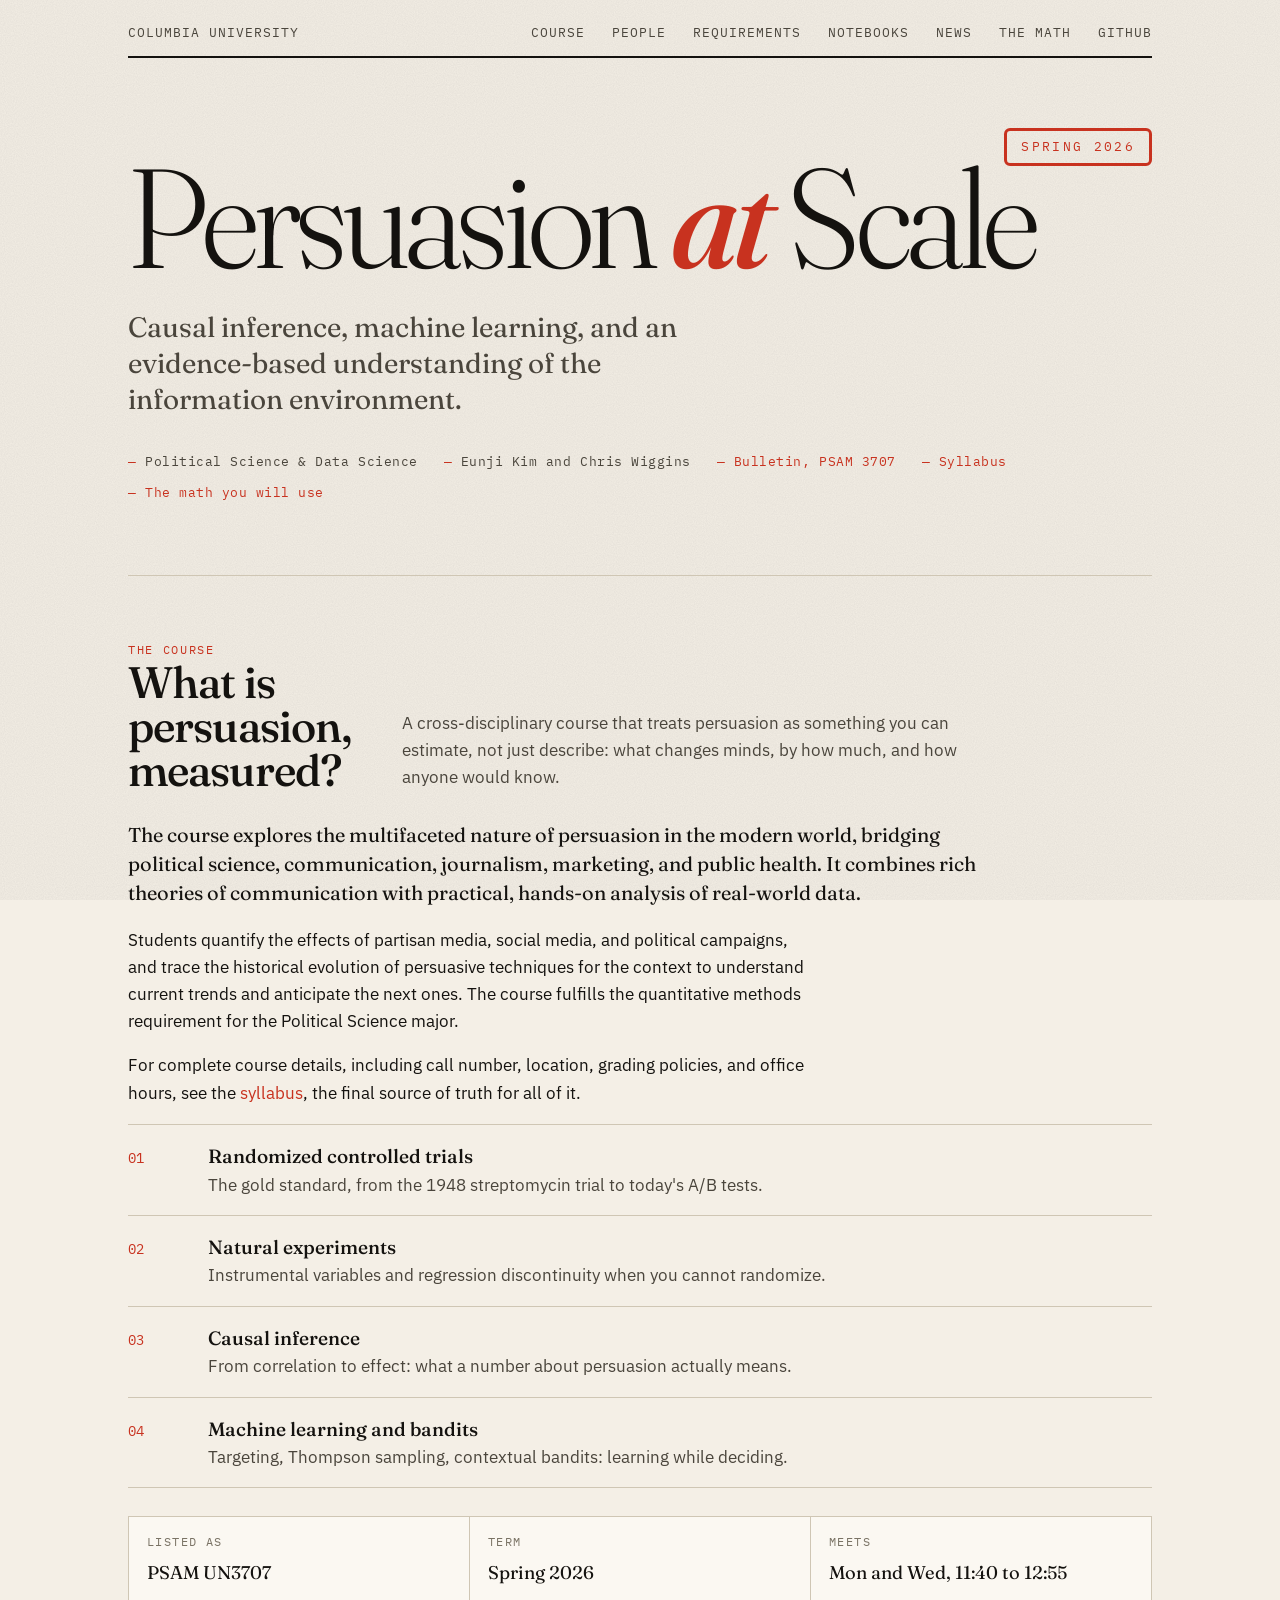
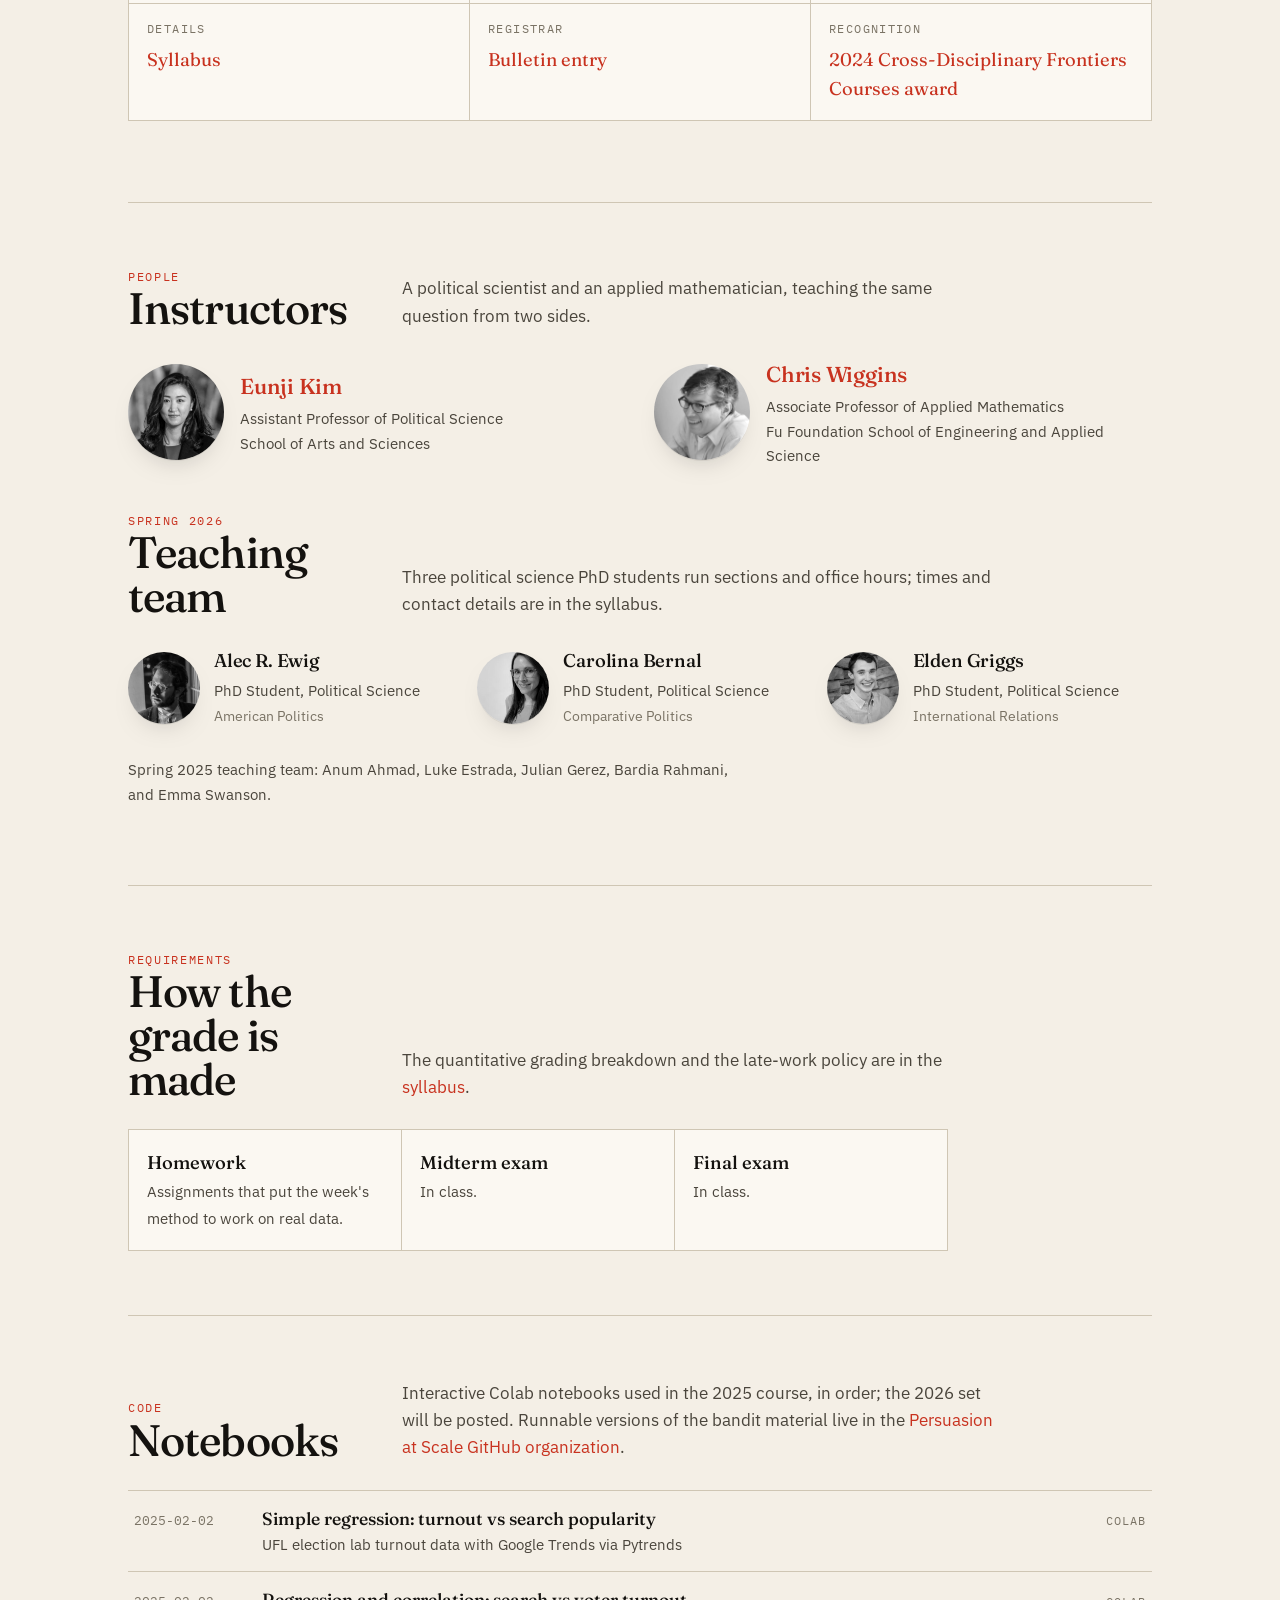
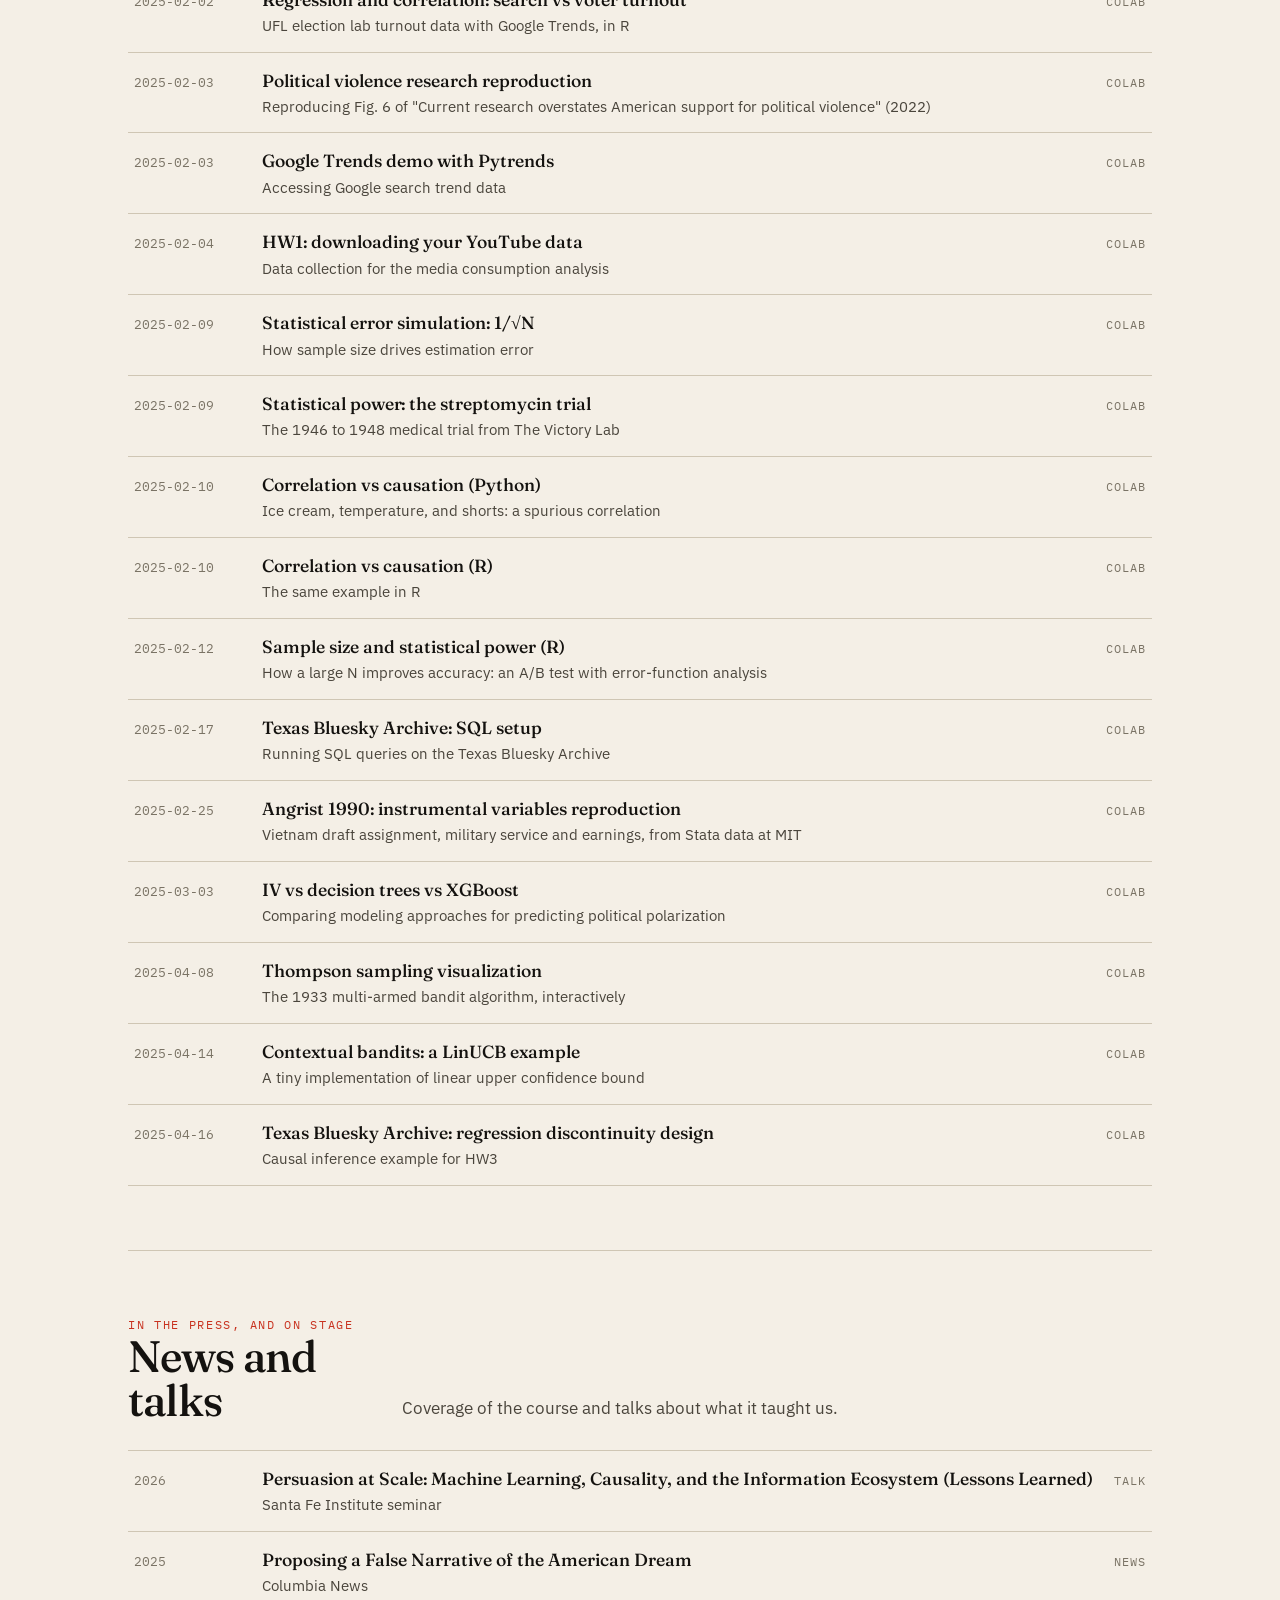
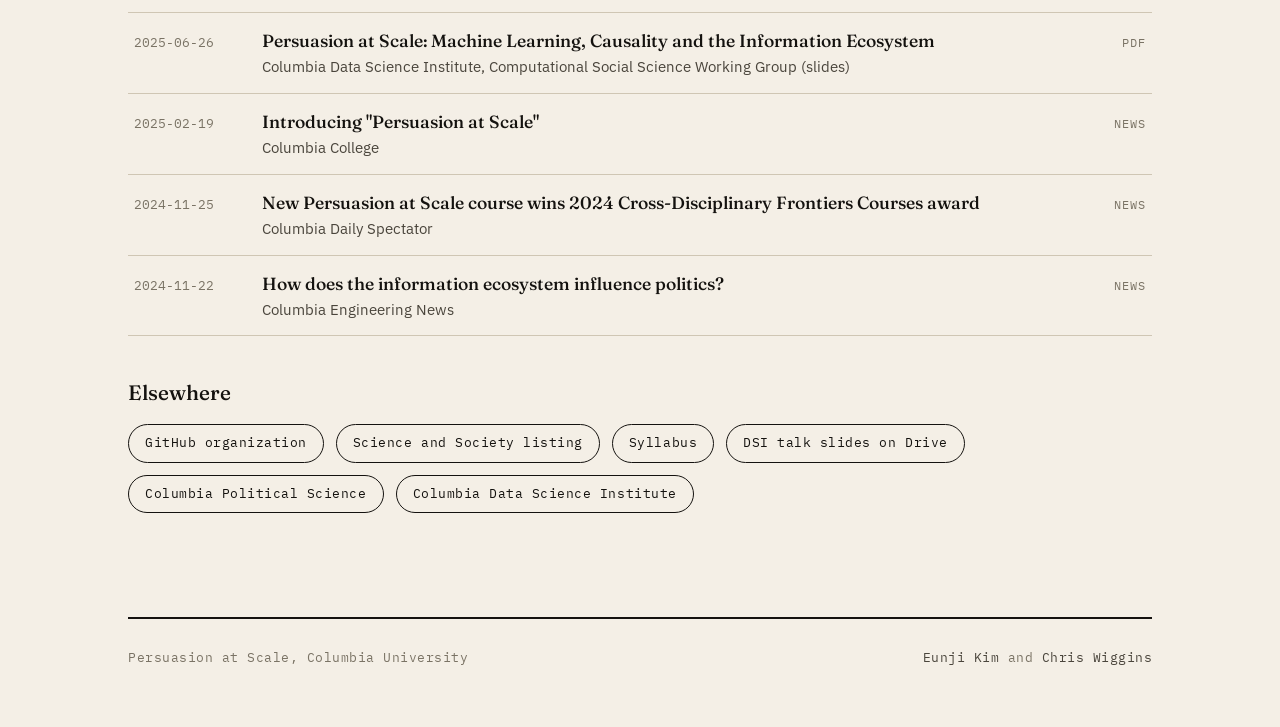
==== commit 6529b047: "Restyle the math page to the redesigned course page and link it twice The course page was redesigned" ====
--- a/index.html
+++ b/index.html
@@ -225,6 +225,7 @@
       <a href="#requirements">Requirements</a>
       <a href="#notebooks">Notebooks</a>
       <a href="#news">News</a>
+      <a href="math.html">The math</a>
       <a href="https://github.com/Persuasion-at-Scale">GitHub</a>
     </nav>
   </div>
@@ -238,6 +239,7 @@
       <span>Eunji Kim and Chris Wiggins</span>
       <span><a href="https://doc.sis.columbia.edu/#subj/PSAM/UN3707-20261-001/">Bulletin, PSAM 3707</a></span>
       <span><a href="https://docs.google.com/document/d/1h442-b7Y8gTBbpbwfRW2zpKxNVfNAeM9ZUFqnYQFdiw/edit?tab=t.0">Syllabus</a></span>
+      <span><a href="math.html">The math you will use</a></span>
       <!-- <span><a href="https://www.notion.so/PSAM-3707-Persuasion-at-Scale-2ea6ebbeffac8038892be013322cd742">Notion</a> (for discussions)</span> -->
     </div>
   </header>
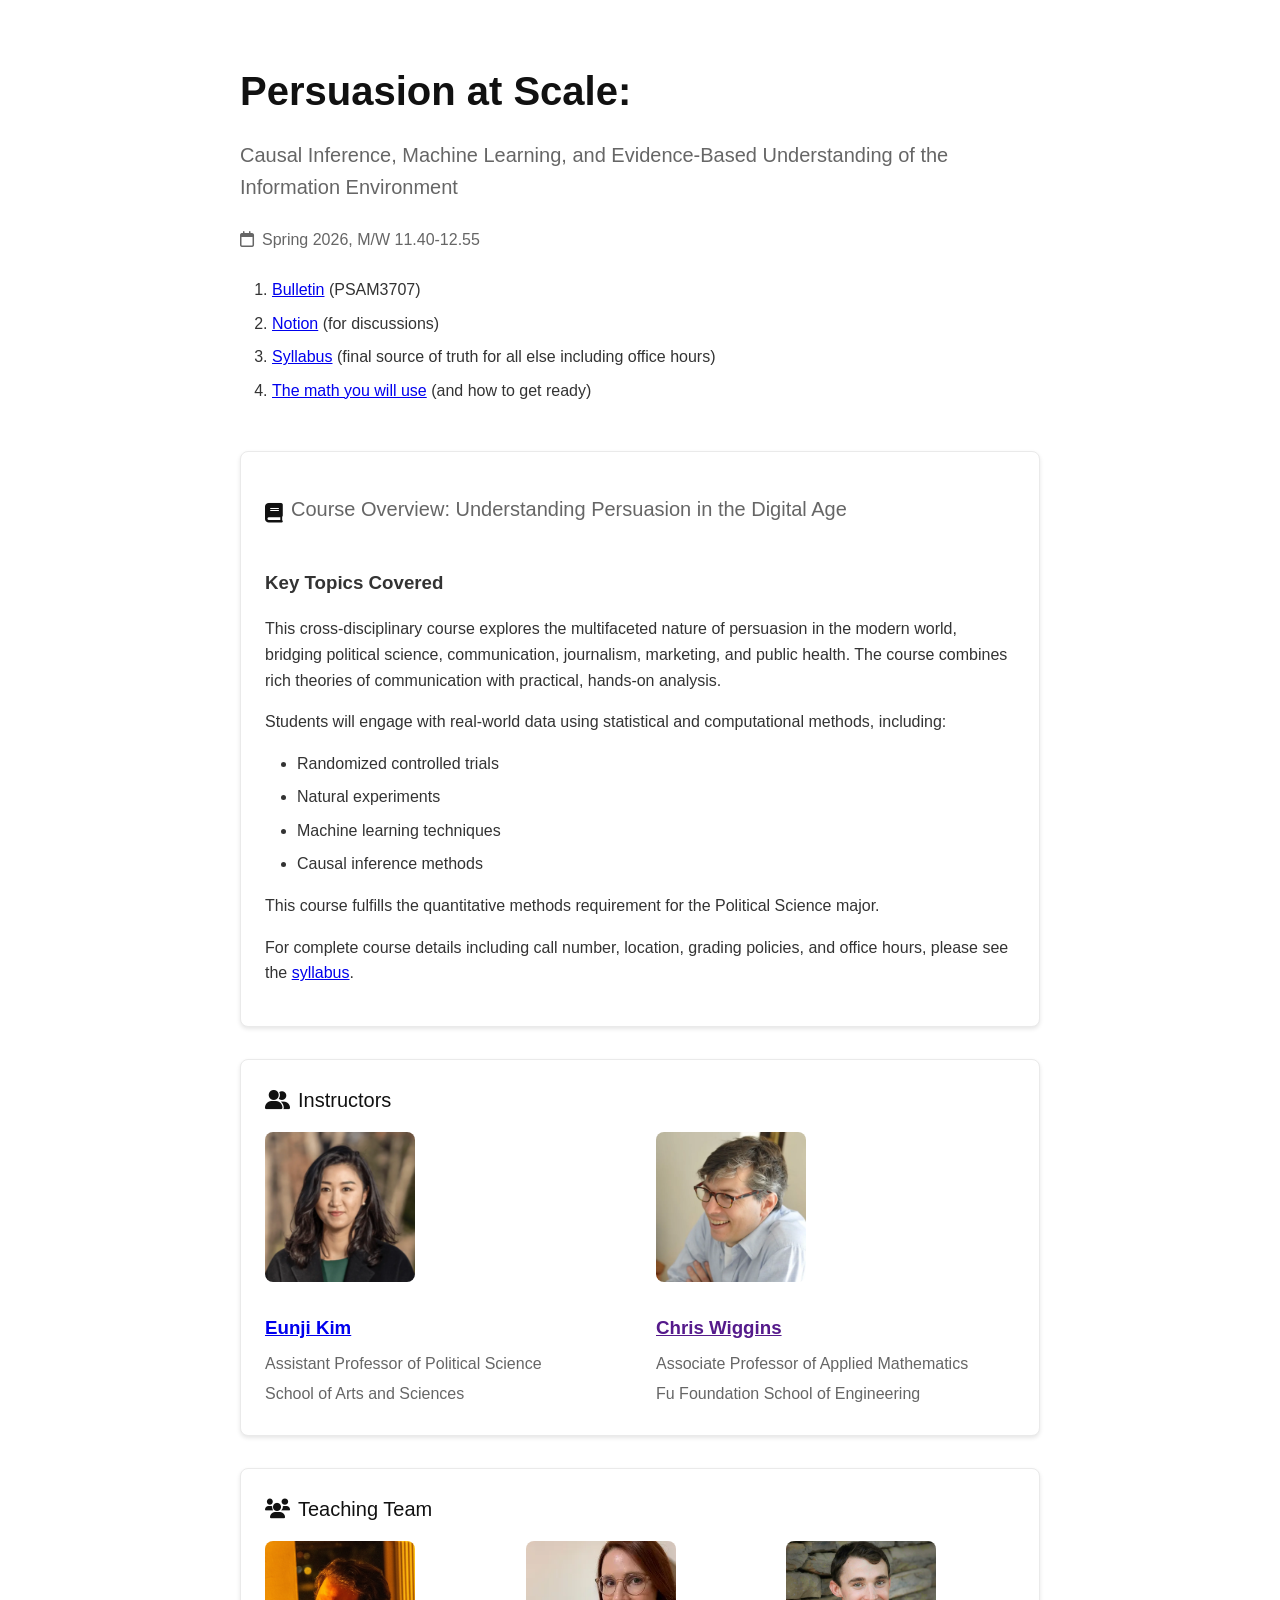
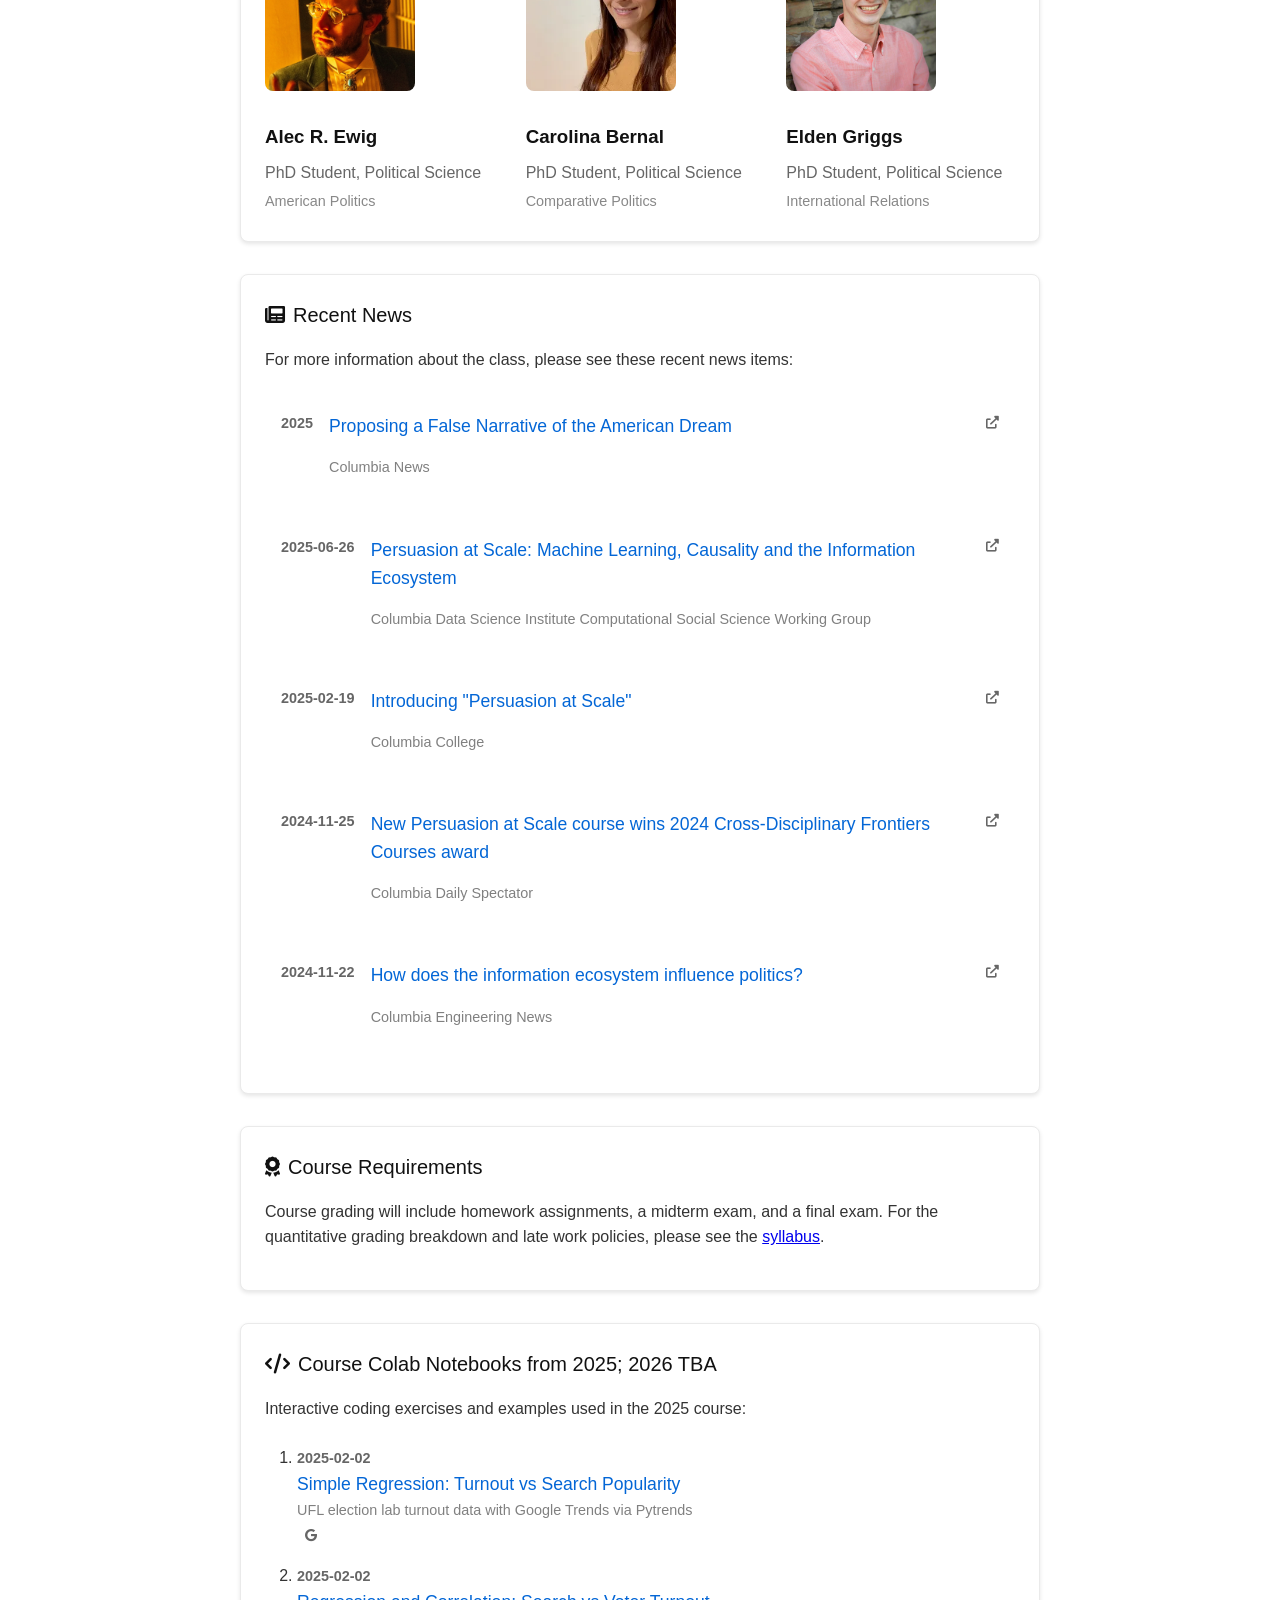
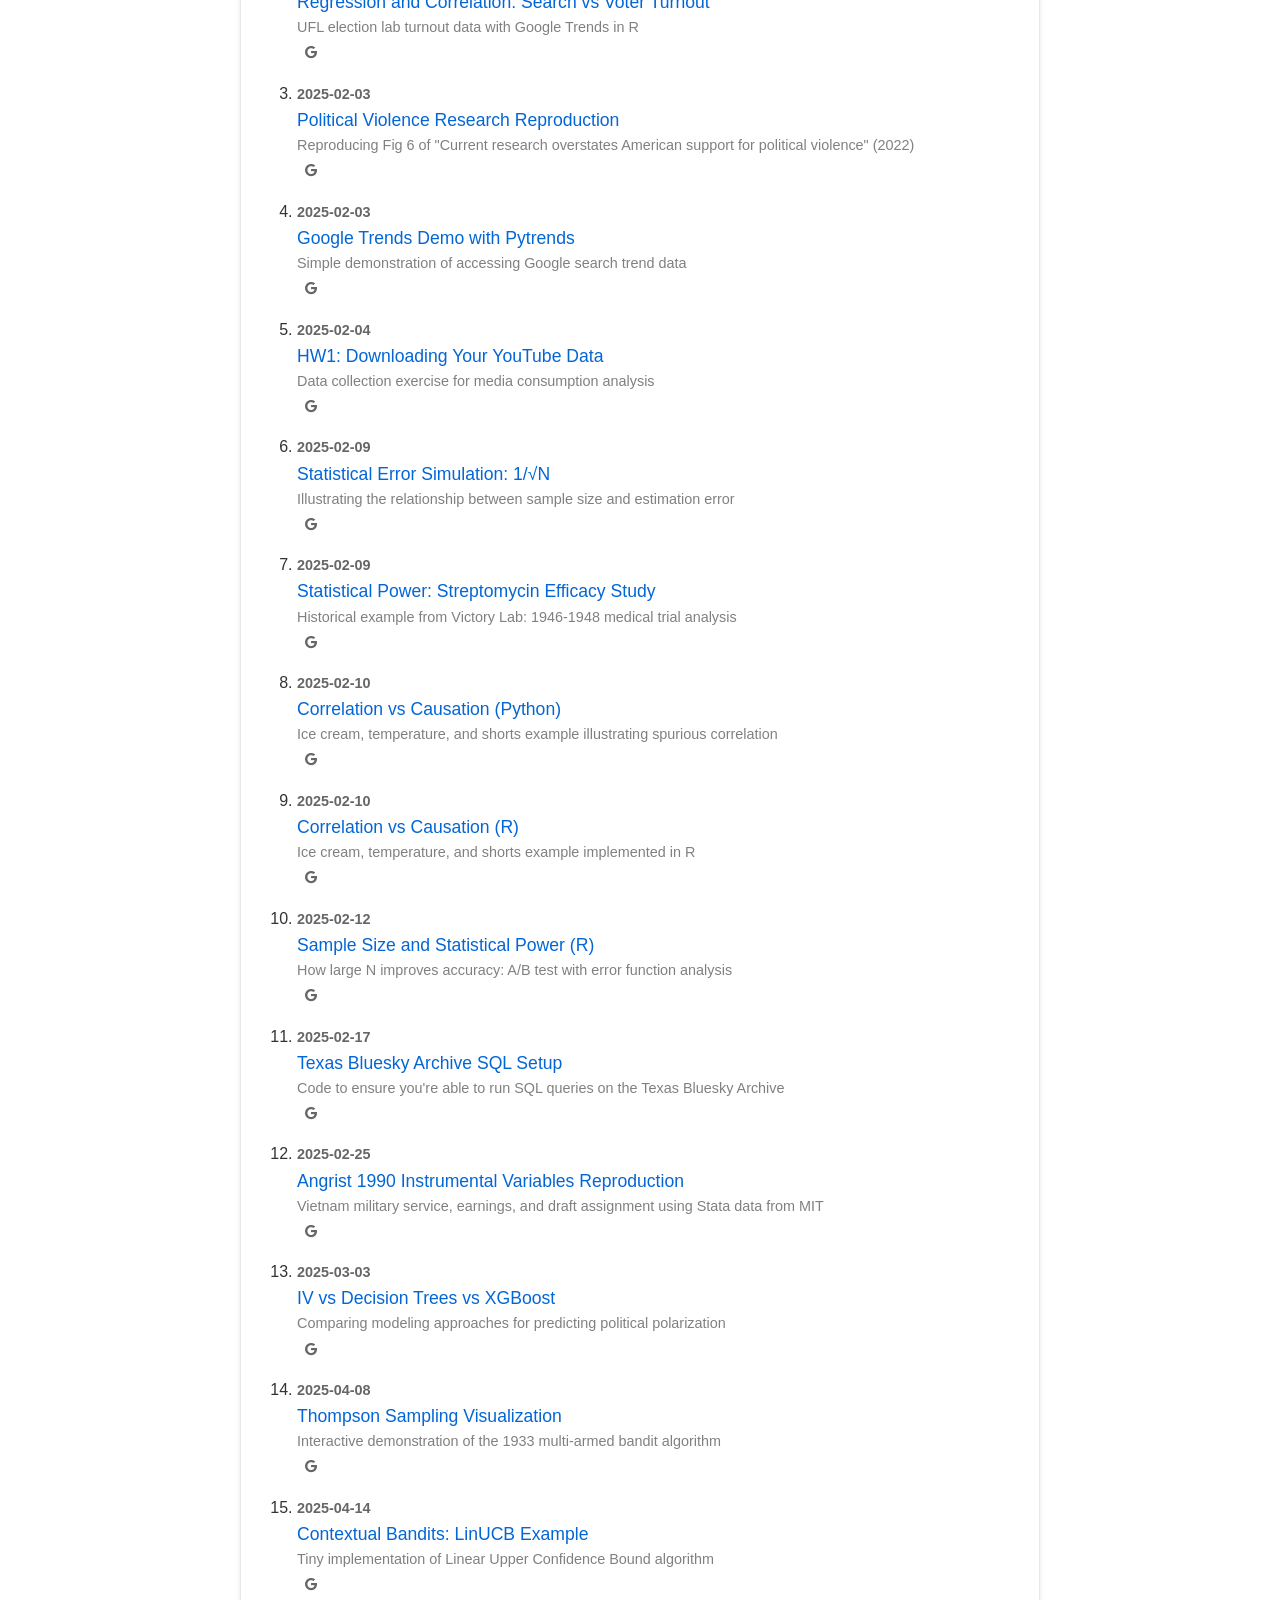
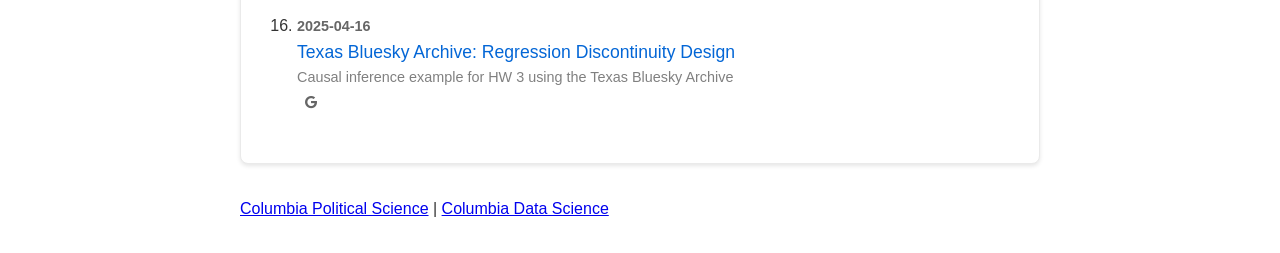
==== commit 684a3e27: "Revert the course-page redesign; keep the math page in the original design Reverts 7f8646a ("Redesig" ====
--- a/index.html
+++ b/index.html
@@ -1,370 +1,606 @@
 <!DOCTYPE html>
 <html lang="en">
 <head>
-  <meta charset="utf-8">
-  <meta name="viewport" content="width=device-width, initial-scale=1">
-  <title>Persuasion at Scale | Columbia University | Political Science and Data Science</title>
-  <meta name="description" content="Persuasion at Scale is a Columbia University course by Eunji Kim and Chris Wiggins on how persuasion works at scale: randomized experiments, natural experiments, causal inference, machine learning and bandits, applied to media, campaigns and social platforms. Syllabus, notebooks, and news.">
-  <meta name="keywords" content="Persuasion at Scale, Columbia University, Eunji Kim, Chris Wiggins, political science, data science, causal inference, randomized controlled trials, natural experiments, machine learning, contextual bandits, Thompson sampling, A/B testing, media effects, PSAM UN3707, P@S">
-  <link rel="canonical" href="https://persuasion-at-scale.github.io/">
-  <meta property="og:type" content="website">
-  <meta property="og:site_name" content="Persuasion at Scale">
-  <meta property="og:title" content="Persuasion at Scale | Columbia University">
-  <meta property="og:description" content="A Columbia course on how persuasion works at scale: experiments, causal inference, machine learning and bandits, applied to media, campaigns and social platforms.">
-  <meta property="og:url" content="https://persuasion-at-scale.github.io/">
-  <meta property="og:image" content="https://persuasion-at-scale.github.io/images/persuasion_banner.webp">
-  <meta name="twitter:card" content="summary_large_image">
-  <meta name="twitter:site" content="@Columbia">
-  <meta name="theme-color" content="#f4efe6">
-
-  <link rel="preconnect" href="https://fonts.googleapis.com">
-  <link rel="preconnect" href="https://fonts.gstatic.com" crossorigin>
-  <link rel="stylesheet" href="https://fonts.googleapis.com/css2?family=Fraunces:ital,opsz,wght@0,9..144,300..900;1,9..144,300..900&family=IBM+Plex+Sans:ital,wght@0,400;0,500;0,600;1,400&family=IBM+Plex+Mono:wght@400;500&display=swap">
-
-  <script type="application/ld+json">
-  {
+    <link rel="stylesheet" href="styles.css">
+    <meta charset="utf-8">
+    <meta name="viewport" content="width=device-width, initial-scale=1">
+    <meta name="description" content="Persuasion at Scale, a Columbia University course blending political science, data science, and media analysis. Lectures will cover RCTs, causal inference, and persuasion techniques." />
+    <meta name="keywords" content="persuasion, bandits, MAB, contextual bandits, P-values, backtesting, data science, political science, Columbia University, RCTs, causal inference, machine learning, media analysis, PSAM3707, Eunji Kim, Chris Wiggins, P@S, P@S@CU">
+    <meta name="twitter:card" content="summary_large_image">
+   <meta property="og:title" content="Persuasion at Scale | Columbia University">
+    <meta property="og:description" content="A cross-disciplinary course at Columbia University exploring persuasion through data science and political science.">
+    <meta property="og:image" content="images/persuasion_banner.webp">
+    <meta property="og:url" content="https://persuasion-at-scale.github.io/index.html">
+
+    <meta property="og:type" content="website">
+    <meta property="og:site_name" content="Columbia University">
+    <meta name="twitter:site" content="@Columbia">
+
+    <!-- Add preload for critical assets -->
+    <link rel="preload" href="images/persuasion_banner.webp" as="image">
+    <link rel="preload" href="images/ek.webp" as="image">
+    <link rel="preload" href="images/cw.webp" as="image">
+
+    <!-- Add to Font Awesome link -->
+    <link rel="stylesheet" href="https://cdnjs.cloudflare.com/ajax/libs/font-awesome/6.0.0/css/all.min.css" crossorigin="anonymous" referrerpolicy="no-referrer">
+
+    <title>Persuasion at Scale | Columbia University | Political Science & Data Science</title>
+    <link rel="stylesheet" href="https://cdnjs.cloudflare.com/ajax/libs/font-awesome/6.0.0/css/all.min.css">
+
+    <style>
+        body {
+            font-family: -apple-system, BlinkMacSystemFont, "Segoe UI", Helvetica, Arial, sans-serif;
+            line-height: 1.6;
+            max-width: 800px;
+            margin: 0 auto;
+            padding: 2rem;
+            color: #333;
+        }
+
+        .card {
+            border: 1px solid #eaeaea;
+            border-radius: 8px;
+            padding: 1.5rem;
+            margin-bottom: 2rem;
+            background: white;
+            box-shadow: 0 2px 4px rgba(0,0,0,0.1);
+        }
+
+        .header {
+            margin-bottom: 3rem;
+        }
+
+        h1 {
+            font-size: 2.5rem;
+            margin-bottom: 0.5rem;
+            color: #111;
+        }
+
+        h2 {
+            font-size: 1.25rem;
+            color: #666;
+            font-weight: normal;
+            margin-bottom: 1.5rem;
+        }
+
+        .instructors-grid {
+            display: grid;
+            grid-template-columns: repeat(auto-fit, minmax(300px, 1fr));
+            gap: 2rem;
+        }
+
+        /* Update the .instructor img rule so all images are a uniform size */
+        .instructor img {
+            width: 150px; /* fixed width */
+            height: 150px; /* fixed height to make them square */
+            object-fit: cover; /* crop any overflow instead of stretching */
+            border-radius: 8px; /* keep the corners rounded */
+            margin-bottom: 1rem;
+        }
+
+        .instructor h3 {
+            margin: 0.5rem 0;
+            color: #111;
+        }
+
+        .instructor p {
+            margin: 0.25rem 0;
+            color: #666;
+        }
+
+        .course-meta {
+            display: flex;
+            gap: 1rem;
+            color: #666;
+            align-items: center;
+        }
+
+        .course-meta i {
+            margin-right: 0.5rem;
+        }
+
+        ul, ol {
+            margin: 1rem 0;
+            padding-left: 2rem;
+        }
+
+        li {
+            margin-bottom: 0.5rem;
+        }
+
+        .card-title {
+            display: flex;
+            align-items: center;
+            font-size: 1.25rem;
+            margin-bottom: 1rem;
+            color: #111;
+        }
+
+        .card-title i {
+            margin-right: 0.5rem;
+        }
+
+        .news-list {
+            list-style: none;
+            padding: 0;
+            margin: 1.5rem 0;
+        }
+
+        .news-list li {
+            margin-bottom: 1.5rem;
+        }
+
+        .news-list a {
+            display: grid;
+            grid-template-columns: auto 1fr auto;
+            gap: 1rem;
+            text-decoration: none;
+            color: inherit;
+            padding: 1rem;
+            border-radius: 6px;
+            transition: background-color 0.2s;
+            align-items: start;
+        }
+
+        .news-list a:hover {
+            background-color: #f6f8fa;
+        }
+
+        .news-date {
+            color: #666;
+            font-size: 0.9rem;
+            grid-column: 1;
+        }
+
+        .news-title {
+            font-weight: 500;
+            color: #0366d6;
+            grid-column: 2;
+        }
+
+        .news-source {
+            color: #666;
+            font-size: 0.9rem;
+            grid-column: 2;
+        }
+
+        .link-icon {
+            font-size: 0.8rem;
+            color: #666;
+            grid-column: 3;
+            grid-row: 1;
+            margin-top: 0.3rem;
+        }
+    </style>
+
+
+<script type="application/ld+json">
+{
     "@context": "https://schema.org",
-    "@type": "Course",
-    "name": "Persuasion at Scale",
-    "alternateName": ["P@S", "PSAM UN3707"],
-    "url": "https://persuasion-at-scale.github.io/",
-    "description": "A cross-disciplinary Columbia University course on persuasion in the information ecosystem: randomized controlled trials, natural experiments, causal inference, machine learning and bandit algorithms, applied to partisan media, social platforms and political campaigns.",
-    "courseCode": "PSAM UN3707",
-    "provider": {"@type": "CollegeOrUniversity", "name": "Columbia University", "sameAs": "https://www.columbia.edu"},
-    "sameAs": ["https://github.com/Persuasion-at-Scale", "https://www.college.columbia.edu/news/introducing-persuasion-scale", "https://scienceandsociety.columbia.edu/courses/un3707-persuasion-scale"],
-    "instructor": [
-      {"@type": "Person", "name": "Eunji Kim", "jobTitle": "Assistant Professor of Political Science", "url": "https://www.eunjikim.pub/"},
-      {"@type": "Person", "name": "Chris Wiggins", "jobTitle": "Associate Professor of Applied Mathematics", "url": "https://www.columbia.edu/~chw2/"}
-    ],
-    "hasCourseInstance": [
-      {"@type": "CourseInstance", "courseMode": "onsite", "name": "Spring 2026", "location": {"@type": "Place", "name": "Columbia University", "address": {"@type": "PostalAddress", "addressLocality": "New York", "addressRegion": "NY"}}},
-      {"@type": "CourseInstance", "courseMode": "onsite", "name": "Spring 2025", "location": {"@type": "Place", "name": "313 Fayerweather, Columbia University", "address": {"@type": "PostalAddress", "addressLocality": "New York", "addressRegion": "NY"}}}
-    ]
+    "@type": "BreadcrumbList",
+    "itemListElement": [{
+        "@type": "ListItem",
+        "position": 1,
+        "name": "Columbia University",
+        "item": "https://www.columbia.edu"
+    },{
+        "@type": "ListItem",
+        "position": 2,
+        "name": "Political Science",
+        "item": "https://polisci.columbia.edu"
+    },{
+        "@type": "ListItem",
+        "position": 3,
+        "name": "Persuasion at Scale",
+        "item": "https://persuasion-at-scale.github.io/index.html"
+    }]
+}
+</script>
+
+
+
+
+<script type="application/ld+json">
+{
+  "@type": "CourseInstance",
+  "courseMode": "onsite",
+  "location": {
+    "@type": "Place",
+    "name": "313 Fayerweather",
+    "address": {
+      "@type": "PostalAddress",
+      "addressLocality": "New York",
+      "addressRegion": "NY"
+    }
+  },
+  "instructor": [
+    {
+      "@type": "Person",
+      "name": "Eunji Kim",
+      "jobTitle": "Assistant Professor of Political Science",
+      "url": "https://www.eunjikim.pub/"
+    },
+    {
+      "@type": "Person",
+      "name": "Chris Wiggins",
+      "jobTitle": "Associate Professor of Applied Mathematics",
+      "url": "https://www.columbia.edu/~chw2/"
+    }
+  ]
+}
+</script>
+
+<!-- 🔽 Add this right below -->
+<script type="application/ld+json">
+{
+  "@context": "https://schema.org",
+  "@type": "Course",
+  "name": "Persuasion at Scale",
+  "description": "Columbia University course blending political science and data science to study persuasion through experiments, machine learning, and causal inference.",
+  "provider": {
+    "@type": "Organization",
+    "name": "Columbia University",
+    "sameAs": "https://www.columbia.edu"
   }
-  </script>
-  <script type="application/ld+json">
-  {
-    "@context": "https://schema.org",
-    "@type": "FAQPage",
-    "mainEntity": [{
-      "@type": "Question",
-      "name": "What is Persuasion at Scale?",
-      "acceptedAnswer": {"@type": "Answer", "text": "Persuasion at Scale is a Columbia University course taught by Eunji Kim (Political Science) and Chris Wiggins (Applied Mathematics) that uses randomized experiments, natural experiments, causal inference and machine learning to study how persuasion works in media, campaigns and social platforms."}
-    }, {
-      "@type": "Question",
-      "name": "Who can take Persuasion at Scale?",
-      "acceptedAnswer": {"@type": "Answer", "text": "Columbia undergraduates; the course fulfills the quantitative methods requirement for the Political Science major and is listed as PSAM UN3707."}
-    }]
-  }
-  </script>
+}
+</script>
+
+<link rel="canonical" href="https://persuasion-at-scale.github.io/index.html">
+
+
+</head>
+
+
+<!--Body-->
+
+<body>
+    <!-- Header -->
+    <header class="header">
+        <h1>Persuasion at Scale:</h1>
+        <h2> Causal Inference, Machine Learning, and Evidence-Based Understanding of the Information Environment</h2>
+        <div class="course-meta">
+            <span><i class="far fa-calendar"></i>Spring 2026, M/W 11.40-12.55</span>
+        </div>
+        <ol style="margin-top: 1.5rem; margin-bottom: 1.5rem;">
+            <li><a href="https://doc.sis.columbia.edu/#subj/PSAM/UN3707-20261-001/">Bulletin</a> (PSAM3707)</li>
+            <li><a href="https://www.notion.so/PSAM-3707-Persuasion-at-Scale-2ea6ebbeffac8038892be013322cd742">Notion</a> (for discussions)</li>
+            <li><a href="https://docs.google.com/document/d/1h442-b7Y8gTBbpbwfRW2zpKxNVfNAeM9ZUFqnYQFdiw/edit?tab=t.0">Syllabus</a> (final source of truth for all else including office hours)</li>
+            <li><a href="math.html">The math you will use</a> (and how to get ready)</li>
+        </ol>
+    </header>
+
+<!-- Course Overview -->
+<div class="card">
+
+    <div class="card-title">
+        <i class="fas fa-book"></i>
+        <h2>Course Overview: Understanding Persuasion in the Digital Age</h2>
+    </div>
+    <h3>Key Topics Covered</h3>
+
+
+    <p>This cross-disciplinary course explores the multifaceted nature of persuasion in the modern world,
+    bridging political science, communication, journalism, marketing, and public health. The course combines
+    rich theories of communication with practical, hands-on analysis.</p>
+
+    <p>Students will engage with real-world data using statistical and computational methods, including:</p>
+    <ul>
+        <li>Randomized controlled trials</li>
+        <li>Natural experiments</li>
+        <li>Machine learning techniques</li>
+        <li>Causal inference methods</li>
+    </ul>
+    <p>This course fulfills the quantitative methods requirement for the Political Science major.</p>
+
+    <p>For complete course details including call number, location, grading policies, and office hours, please see the <a href="https://docs.google.com/document/d/1h442-b7Y8gTBbpbwfRW2zpKxNVfNAeM9ZUFqnYQFdiw/edit?tab=t.0">syllabus</a>.</p>
+</div>
+
+    <!-- Instructors -->
+    <div class="card">
+        <div class="card-title">
+            <i class="fas fa-user-friends"></i>
+            Instructors
+        </div>
+        <div class="instructors-grid">
+            <div class="instructor">
+                <img src="images/ek.webp" alt="Professor Eunji Kim - Assistant Professor of Political Science at Columbia University" loading="lazy">
+                <h3><a href="https://www.eunjikim.pub/">Eunji Kim</a></h3>
+                <p>Assistant Professor of Political Science</p>
+                <p>School of Arts and Sciences</p>
+            </div>
+            <div class="instructor">
+                <img src="images/cw.webp" alt="Professor Chris Wiggins - Associate Professor of Applied Mathematics and Systems Biology at Columbia University" loading="lazy">
+                <h3><a href=""https://www.columbia.edu/~chw2/>Chris Wiggins</a></h3>
+                <p>Associate Professor of Applied Mathematics</p>
+                <p>Fu Foundation School of Engineering</p>
+            </div>
+        </div>
+    </div>
+
+
+
+<!-- Team -->
+<div class="card">
+    <div class="card-title">
+        <i class="fas fa-users"></i>
+        Teaching Team
+    </div>
+    <div class="instructors-grid" style="grid-template-columns: repeat(3, 1fr);">
+        <div class="instructor">
+            <img src="images/ae.webp" alt="Alec R. Ewig - Teaching Assistant" loading="lazy">
+            <h3>Alec R. Ewig</h3>
+            <p>PhD Student, Political Science</p>
+            <p style="color:#888; font-size:0.9em;">American Politics</p>
+        </div>
+        <div class="instructor">
+            <img src="images/cb.webp" alt="Carolina Bernal - Teaching Assistant" loading="lazy">
+            <h3>Carolina Bernal</h3>
+            <p>PhD Student, Political Science</p>
+            <p style="color:#888; font-size:0.9em;">Comparative Politics</p>
+        </div>
+        <div class="instructor">
+            <img src="images/eg.webp" alt="Elden Griggs - Teaching Assistant" loading="lazy">
+            <h3>Elden Griggs</h3>
+            <p>PhD Student, Political Science</p>
+            <p style="color:#888; font-size:0.9em;">International Relations</p>
+        </div>
+    </div>
+</div>
+
+<!-- News -->
+<div class="card">
+  <div class="card-title">
+    <i class="fas fa-newspaper"></i>
+    Recent News
+  </div>
+  <p>For more information about the class, please see these recent news items:</p>
+  <ul class="news-list">
+
+    <li>
+      <a href="https://news.columbia.edu/news/proposing-false-narrative-american-dream" target="_blank">
+        <span class="news-date">2025</span>
+        <span class="news-title">Proposing a False Narrative of the American Dream</span>
+        <span class="news-source">Columbia News</span>
+        <i class="fas fa-external-link-alt link-icon"></i>
+      </a>
+    </li>
+
+<li>
+      <a href="https://drive.google.com/file/d/1h9NI8b9k3yPVoDk75ptKbOM--GSInbzh/view?usp=sharing" target="_blank">
+        <span class="news-date">2025-06-26</span>
+        <span class="news-title">Persuasion at Scale: Machine Learning, Causality and the Information Ecosystem</span>
+        <span class="news-source">Columbia Data Science Institute Computational Social Science Working Group</span>
+        <i class="fas fa-external-link-alt link-icon"></i>
+      </a>
+    </li>
+
+    <li>
+      <a href="https://www.college.columbia.edu/news/introducing-persuasion-scale" target="_blank">
+        <span class="news-date">2025-02-19</span>
+        <span class="news-title">Introducing "Persuasion at Scale"</span>
+        <span class="news-source">Columbia College</span>
+        <i class="fas fa-external-link-alt link-icon"></i>
+      </a>
+    </li>
+    <li>
+      <a href="https://www.columbiaspectator.com/news/2024/11/25/new-persuasion-at-scale-course-wins-2024-cross-disciplinary-frontiers-courses-award/" target="_blank">
+        <span class="news-date">2024-11-25</span>
+        <span class="news-title">New Persuasion at Scale course wins 2024 Cross-Disciplinary Frontiers Courses award</span>
+        <span class="news-source">Columbia Daily Spectator</span>
+        <i class="fas fa-external-link-alt link-icon"></i>
+      </a>
+    </li>
+    <li>
+      <a href="https://www.engineering.columbia.edu/about/news/how-does-information-ecosystem-influence-politics" target="_blank">
+        <span class="news-date">2024-11-22</span>
+        <span class="news-title">How does the information ecosystem influence politics?</span>
+        <span class="news-source">Columbia Engineering News</span>
+        <i class="fas fa-external-link-alt link-icon"></i>
+      </a>
+    </li>
+  </ul>
+</div>
+
+    <!-- Course Requirements -->
+<div class="card">
+    <div class="card-title">
+        <i class="fas fa-award"></i>
+        Course Requirements
+    </div>
+    <p>Course grading will include homework assignments, a midterm exam, and a final exam. For the quantitative grading breakdown and late work policies, please see the <a href="https://docs.google.com/document/d/1h442-b7Y8gTBbpbwfRW2zpKxNVfNAeM9ZUFqnYQFdiw/edit?tab=t.0">syllabus</a>.</p>
+</div>
+
+
+
+
+
+<!-- Colab Notebooks -->
+<div class="card">
+  <div class="card-title">
+    <i class="fas fa-code"></i>
+    Course Colab Notebooks from 2025; 2026 TBA
+  </div>
+  <p>Interactive coding exercises and examples used in the 2025 course:</p>
 
   <style>
-    :root {
-      --paper: #f4efe6;
-      --paper-2: #ebe4d6;
-      --ink: #14120f;
-      --ink-2: #4a453c;
-      --ink-3: #7a7365;
-      --rule: #cfc6b4;
-      --red: #c8321f;
-      --red-2: #a5271a;
-      --gold: #b8892b;
-      --card: #fbf8f2;
-      --shadow: 0 1px 0 rgba(20,18,15,.06), 0 12px 30px -18px rgba(20,18,15,.35);
-      --serif: "Fraunces", "Iowan Old Style", Georgia, serif;
-      --sans: "IBM Plex Sans", "Helvetica Neue", Helvetica, Arial, sans-serif;
-      --mono: "IBM Plex Mono", "SFMono-Regular", Menlo, monospace;
-      --max: 1120px;
-    }
-    @media (prefers-color-scheme: dark) {
-      :root {
-        --paper: #15130f;
-        --paper-2: #1d1a15;
-        --ink: #f1ebdf;
-        --ink-2: #c9c1b1;
-        --ink-3: #8f877a;
-        --rule: #3a352c;
-        --red: #ff6a4d;
-        --red-2: #ff8b73;
-        --gold: #d9a94a;
-        --card: #1d1a15;
-        --shadow: 0 1px 0 rgba(0,0,0,.4), 0 12px 30px -18px rgba(0,0,0,.8);
-      }
-    }
-    *, *::before, *::after { box-sizing: border-box; }
-    html { scroll-behavior: smooth; }
-    body {
-      margin: 0;
-      background: var(--paper);
-      color: var(--ink);
-      font-family: var(--sans);
-      font-size: 17px;
-      line-height: 1.6;
-      -webkit-font-smoothing: antialiased;
-      position: relative;
-    }
-    body::before {
-      content: "";
-      position: fixed; inset: 0; pointer-events: none; z-index: 0;
-      opacity: .35;
-      background-image: url("data:image/svg+xml;utf8,<svg xmlns='http://www.w3.org/2000/svg' width='160' height='160'><filter id='n'><feTurbulence type='fractalNoise' baseFrequency='.9' numOctaves='2' stitchTiles='stitch'/><feColorMatrix values='0 0 0 0 0 0 0 0 0 0 0 0 0 0 0 0 0 0 .18 0'/></filter><rect width='100%' height='100%' filter='url(%23n)'/></svg>");
-    }
-    a { color: var(--red); text-decoration: none; text-decoration-color: color-mix(in srgb, var(--red) 40%, transparent); text-underline-offset: 3px; }
-    a:hover { text-decoration: underline; color: var(--red-2); }
-    ::selection { background: var(--red); color: var(--paper); }
-
-    .wrap { position: relative; z-index: 1; max-width: var(--max); margin: 0 auto; padding: 0 clamp(20px, 4vw, 48px); }
-
-    .masthead {
-      display: flex; justify-content: space-between; align-items: baseline;
-      padding: 22px 0 14px; border-bottom: 2px solid var(--ink);
-      font-family: var(--mono); font-size: 12.5px; letter-spacing: .08em; text-transform: uppercase; color: var(--ink-2);
-    }
-    .masthead a { color: inherit; }
-    .masthead nav a { margin-left: 18px; }
-    @media (max-width: 720px) { .masthead nav { display: none; } }
-
-    .hero { padding: clamp(40px, 8vw, 96px) 0 clamp(36px, 6vw, 72px); position: relative; overflow: hidden; }
-    .hero h1 {
-      font-family: var(--serif); font-weight: 300; font-variation-settings: "opsz" 144, "SOFT" 30;
-      font-size: clamp(56px, 11vw, 148px); line-height: .9; letter-spacing: -.035em; margin: 0;
-      max-width: 12ch;
-    }
-    .hero h1 em { font-style: italic; font-weight: 500; color: var(--red); }
-    .hero .dek {
-      font-family: var(--serif); font-size: clamp(20px, 2.4vw, 28px); line-height: 1.3; font-weight: 400;
-      max-width: 34ch; margin: 28px 0 0; color: var(--ink-2);
-    }
-    .hero .meta {
-      display: flex; flex-wrap: wrap; gap: 10px 26px; margin-top: 34px;
-      font-family: var(--mono); font-size: 13px; letter-spacing: .04em; color: var(--ink-2);
-    }
-    .hero .meta span::before { content: "\2014\00a0"; color: var(--red); }
-    .stamp {
-      position: absolute; right: 0; top: clamp(30px, 6vw, 70px); transform: rotate(8deg);
-      border: 3px solid var(--red); color: var(--red); border-radius: 6px; padding: 8px 14px;
-      font-family: var(--mono); font-size: 13px; letter-spacing: .18em; text-transform: uppercase; line-height: 1.25;
-      opacity: .85; mix-blend-mode: multiply; text-align: center;
-    }
-    @media (prefers-color-scheme: dark) { .stamp { mix-blend-mode: screen; } }
-    @media (max-width: 720px) { .stamp { position: static; display: inline-block; margin-top: 26px; transform: rotate(-3deg); } }
-
-    section { padding: clamp(36px, 6vw, 64px) 0; border-top: 1px solid var(--rule); }
-    .sec-head { display: grid; grid-template-columns: 1fr 3fr; gap: 24px; align-items: end; margin-bottom: 28px; }
-    .sec-head h2 { font-family: var(--serif); font-weight: 500; font-size: clamp(30px, 4vw, 44px); letter-spacing: -.02em; line-height: 1; margin: 0; }
-    .sec-head .kicker { font-family: var(--mono); font-size: 12px; letter-spacing: .14em; text-transform: uppercase; color: var(--red); }
-    .sec-head p { margin: 0; color: var(--ink-2); max-width: 60ch; }
-    @media (max-width: 720px) { .sec-head { grid-template-columns: 1fr; gap: 10px; } }
-
-    .prose p { max-width: 68ch; margin: 0 0 1em; }
-    .lede { font-family: var(--serif); font-size: 1.25rem; line-height: 1.45; }
-
-    .ledger { list-style: none; margin: 0; padding: 0; counter-reset: m; border-top: 1px solid var(--rule); }
-    .ledger li { counter-increment: m; display: grid; grid-template-columns: 64px 1fr; gap: 16px; padding: 16px 0; border-bottom: 1px solid var(--rule); align-items: baseline; }
-    .ledger li::before { content: counter(m, decimal-leading-zero); font-family: var(--mono); color: var(--red); font-size: 14px; }
-    .ledger b { font-family: var(--serif); font-weight: 500; font-size: 1.2rem; display: block; }
-    .ledger span { color: var(--ink-2); }
-
-    .facts { display: grid; grid-template-columns: repeat(3, 1fr); gap: 1px; background: var(--rule); border: 1px solid var(--rule); margin-top: 28px; }
-    .facts div { background: var(--card); padding: 16px 18px; }
-    .facts dt { font-family: var(--mono); font-size: 11.5px; letter-spacing: .12em; text-transform: uppercase; color: var(--ink-3); margin: 0 0 6px; }
-    .facts dd { margin: 0; font-family: var(--serif); font-size: 1.15rem; }
-    @media (max-width: 720px) { .facts { grid-template-columns: repeat(2, 1fr); } }
-
-    .people { display: grid; grid-template-columns: repeat(auto-fit, minmax(240px, 1fr)); gap: 28px; }
-    .person { display: grid; grid-template-columns: 96px 1fr; gap: 16px; align-items: center; }
-    .person img { width: 96px; height: 96px; object-fit: cover; border-radius: 50%; filter: grayscale(1) contrast(1.05); transition: filter .35s ease, transform .35s ease; box-shadow: var(--shadow); }
-    .person:hover img { filter: none; transform: rotate(-2deg) scale(1.03); }
-    .person h3 { font-family: var(--serif); font-weight: 500; font-size: 1.35rem; margin: 0 0 2px; letter-spacing: -.01em; }
-    .person p { margin: 0; color: var(--ink-2); font-size: .95rem; }
-    .team { display: grid; grid-template-columns: repeat(auto-fit, minmax(240px, 1fr)); gap: 24px; margin-top: 8px; }
-    .team .person { grid-template-columns: 72px 1fr; gap: 14px; }
-    .team .person img { width: 72px; height: 72px; }
-    .team .person h3 { font-size: 1.15rem; }
-    .team .person small { color: var(--ink-3); font-size: .85rem; }
-    .alumni { margin-top: 28px; color: var(--ink-2); font-size: .95rem; max-width: 68ch; }
-
-    .req { list-style: none; margin: 0; padding: 0; display: grid; grid-template-columns: repeat(3, 1fr); gap: 1px; background: var(--rule); border: 1px solid var(--rule); max-width: 820px; }
-    .req li { background: var(--card); padding: 18px; }
-    .req b { font-family: var(--serif); font-weight: 500; font-size: 1.15rem; display: block; }
-    .req span { color: var(--ink-2); font-size: .93rem; }
-    @media (max-width: 720px) { .req { grid-template-columns: 1fr; } }
-
-    .rows { list-style: none; margin: 0; padding: 0; border-top: 1px solid var(--rule); }
-    .rows li { border-bottom: 1px solid var(--rule); }
-    .rows a { display: grid; grid-template-columns: 110px 1fr auto; gap: 18px; padding: 14px 6px; color: inherit; align-items: baseline; transition: background .2s, padding-left .2s; }
-    .rows a:hover { background: var(--card); padding-left: 12px; text-decoration: none; }
-    .rows a:hover .t { color: var(--red); }
-    .rows .d { font-family: var(--mono); font-size: 12.5px; color: var(--ink-3); }
-    .rows .t { font-family: var(--serif); font-weight: 500; font-size: 1.1rem; display: block; }
-    .rows .s { color: var(--ink-2); font-size: .93rem; display: block; }
-    .rows .go { font-family: var(--mono); font-size: 12px; color: var(--ink-3); letter-spacing: .08em; }
-    @media (max-width: 720px) { .rows a { grid-template-columns: 1fr; gap: 4px; } .rows .go { display: none; } }
-
-    .links { display: flex; flex-wrap: wrap; gap: 12px; }
-    .links a { border: 1.5px solid var(--ink); border-radius: 999px; padding: 8px 16px; color: var(--ink); font-family: var(--mono); font-size: 13px; letter-spacing: .04em; transition: background .2s, color .2s, transform .2s; }
-    .links a:hover { background: var(--ink); color: var(--paper); text-decoration: none; transform: translateY(-1px); }
-
-    footer { border-top: 2px solid var(--ink); margin-top: 40px; padding: 28px 0 60px; display: flex; flex-wrap: wrap; justify-content: space-between; gap: 12px; font-family: var(--mono); font-size: 12.5px; color: var(--ink-3); letter-spacing: .04em; }
-    footer a { color: var(--ink-2); }
-
-    .rv { opacity: 0; transform: translateY(14px); animation: rv .8s cubic-bezier(.2,.8,.2,1) forwards; }
-    .rv:nth-child(2) { animation-delay: .08s; } .rv:nth-child(3) { animation-delay: .16s; } .rv:nth-child(4) { animation-delay: .24s; }
-    @keyframes rv { to { opacity: 1; transform: none; } }
-    @media (prefers-reduced-motion: reduce) { .rv { animation: none; opacity: 1; transform: none; } .person img, .rows a, .links a { transition: none; } }
+    .colab-list {
+      list-style: decimal;
+      padding-left: 2rem;
+      margin: 1.5rem 0;
+    }
+
+    .colab-list li {
+      margin-bottom: 1rem;
+    }
+
+    .colab-list a {
+      text-decoration: none;
+      color: inherit;
+    }
+
+    .news-date {
+      display: block;
+      font-weight: bold;
+    }
+
+    .news-title {
+      display: block;
+      font-size: 1.1em;
+    }
+
+    .news-source {
+      display: block;
+      font-size: 0.9em;
+      color: gray;
+    }
+
+    .link-icon {
+      margin-left: 0.5rem;
+    }
   </style>
-</head>
-<body>
-<div class="wrap">
-
-  <div class="masthead">
-    <a href="https://www.columbia.edu">Columbia University</a>
-    <nav aria-label="Sections">
-      <a href="#course">Course</a>
-      <a href="#people">People</a>
-      <a href="#requirements">Requirements</a>
-      <a href="#notebooks">Notebooks</a>
-      <a href="#news">News</a>
-      <a href="math.html">The math</a>
-      <a href="https://github.com/Persuasion-at-Scale">GitHub</a>
+
+  <ol class="colab-list">
+    <li>
+      <a href="https://colab.research.google.com/drive/1QhLLt65YLhxuOw8Q6O7ZkpGPthDEoPbC" target="_blank">
+        <span class="news-date">2025-02-02</span>
+        <span class="news-title">Simple Regression: Turnout vs Search Popularity</span>
+        <span class="news-source">UFL election lab turnout data with Google Trends via Pytrends</span>
+        <i class="fab fa-google link-icon"></i>
+      </a>
+    </li>
+    <li>
+      <a href="https://colab.research.google.com/drive/1NSak7_Qj7NHBgQis9xvCgXqPHfK_0In0" target="_blank">
+        <span class="news-date">2025-02-02</span>
+        <span class="news-title">Regression and Correlation: Search vs Voter Turnout</span>
+        <span class="news-source">UFL election lab turnout data with Google Trends in R</span>
+        <i class="fab fa-google link-icon"></i>
+      </a>
+    </li>
+    <li>
+      <a href="https://colab.research.google.com/drive/1GbfwEq30CHJEOqKWft9wpo4j2za2paPq" target="_blank">
+        <span class="news-date">2025-02-03</span>
+        <span class="news-title">Political Violence Research Reproduction</span>
+        <span class="news-source">Reproducing Fig 6 of "Current research overstates American support for political violence" (2022)</span>
+        <i class="fab fa-google link-icon"></i>
+      </a>
+    </li>
+    <li>
+      <a href="https://colab.research.google.com/drive/1Vlbzd_4YCDSvklFNIUItazr-cs71OonO" target="_blank">
+        <span class="news-date">2025-02-03</span>
+        <span class="news-title">Google Trends Demo with Pytrends</span>
+        <span class="news-source">Simple demonstration of accessing Google search trend data</span>
+        <i class="fab fa-google link-icon"></i>
+      </a>
+    </li>
+    <li>
+      <a href="https://colab.research.google.com/drive/1d8nfKPJoCHGPAD9asb5bR55zVYG8UfPB" target="_blank">
+        <span class="news-date">2025-02-04</span>
+        <span class="news-title">HW1: Downloading Your YouTube Data</span>
+        <span class="news-source">Data collection exercise for media consumption analysis</span>
+        <i class="fab fa-google link-icon"></i>
+      </a>
+    </li>
+    <li>
+      <a href="https://colab.research.google.com/drive/1A-MoaSyoJEzV038ODvcRBLbsStQC2wvL" target="_blank">
+        <span class="news-date">2025-02-09</span>
+        <span class="news-title">Statistical Error Simulation: 1/√N</span>
+        <span class="news-source">Illustrating the relationship between sample size and estimation error</span>
+        <i class="fab fa-google link-icon"></i>
+      </a>
+    </li>
+    <li>
+      <a href="https://colab.research.google.com/drive/1Rd7LsXgGgO2TyJYi3JBENI_1V2EbDdjN" target="_blank">
+        <span class="news-date">2025-02-09</span>
+        <span class="news-title">Statistical Power: Streptomycin Efficacy Study</span>
+        <span class="news-source">Historical example from Victory Lab: 1946-1948 medical trial analysis</span>
+        <i class="fab fa-google link-icon"></i>
+      </a>
+    </li>
+    <li>
+      <a href="https://colab.research.google.com/drive/1U6frL5wUH2nfPXp7_RVZj2S545Ba48_1" target="_blank">
+        <span class="news-date">2025-02-10</span>
+        <span class="news-title">Correlation vs Causation (Python)</span>
+        <span class="news-source">Ice cream, temperature, and shorts example illustrating spurious correlation</span>
+        <i class="fab fa-google link-icon"></i>
+      </a>
+    </li>
+    <li>
+      <a href="https://colab.research.google.com/drive/1XXZSQvIYi3T5vzyD5JTg-xvvB7Q8HG7i" target="_blank">
+        <span class="news-date">2025-02-10</span>
+        <span class="news-title">Correlation vs Causation (R)</span>
+        <span class="news-source">Ice cream, temperature, and shorts example implemented in R</span>
+        <i class="fab fa-google link-icon"></i>
+      </a>
+    </li>
+    <li>
+      <a href="https://colab.research.google.com/drive/1zSuw5KK6ygkZ_3YChO5lYUw1r_XNGj1P" target="_blank">
+        <span class="news-date">2025-02-12</span>
+        <span class="news-title">Sample Size and Statistical Power (R)</span>
+        <span class="news-source">How large N improves accuracy: A/B test with error function analysis</span>
+        <i class="fab fa-google link-icon"></i>
+      </a>
+    </li>
+    <li>
+      <a href="https://colab.research.google.com/drive/1C07AACiqfi_loKBscaVzyF_FuF0nPp1j" target="_blank">
+        <span class="news-date">2025-02-17</span>
+        <span class="news-title">Texas Bluesky Archive SQL Setup</span>
+        <span class="news-source">Code to ensure you're able to run SQL queries on the Texas Bluesky Archive</span>
+        <i class="fab fa-google link-icon"></i>
+      </a>
+    </li>
+    <li>
+      <a href="https://colab.research.google.com/drive/1RM_irpmRb80pn5KOJf4Y5eSVE7dWMwNv" target="_blank">
+        <span class="news-date">2025-02-25</span>
+        <span class="news-title">Angrist 1990 Instrumental Variables Reproduction</span>
+        <span class="news-source">Vietnam military service, earnings, and draft assignment using Stata data from MIT</span>
+        <i class="fab fa-google link-icon"></i>
+      </a>
+    </li>
+    <li>
+      <a href="https://colab.research.google.com/drive/1iDaj-59Gq-Htmut1o5VNHeMocHtui-gu" target="_blank">
+        <span class="news-date">2025-03-03</span>
+        <span class="news-title">IV vs Decision Trees vs XGBoost</span>
+        <span class="news-source">Comparing modeling approaches for predicting political polarization</span>
+        <i class="fab fa-google link-icon"></i>
+      </a>
+    </li>
+    <li>
+      <a href="https://colab.research.google.com/drive/1z8fFm-LuxmWABTcElmJ3oUeoclU1J-tv" target="_blank">
+        <span class="news-date">2025-04-08</span>
+        <span class="news-title">Thompson Sampling Visualization</span>
+        <span class="news-source">Interactive demonstration of the 1933 multi-armed bandit algorithm</span>
+        <i class="fab fa-google link-icon"></i>
+      </a>
+    </li>
+    <li>
+      <a href="https://colab.research.google.com/drive/1iVYibXxC5_1vd6Hqkdrwu1fkblESK1Mz" target="_blank">
+        <span class="news-date">2025-04-14</span>
+        <span class="news-title">Contextual Bandits: LinUCB Example</span>
+        <span class="news-source">Tiny implementation of Linear Upper Confidence Bound algorithm</span>
+        <i class="fab fa-google link-icon"></i>
+      </a>
+    </li>
+    <li>
+      <a href="https://colab.research.google.com/drive/19tZaUomsOspx8pDYgPqsSgMTFiblZ4wt" target="_blank">
+        <span class="news-date">2025-04-16</span>
+        <span class="news-title">Texas Bluesky Archive: Regression Discontinuity Design</span>
+        <span class="news-source">Causal inference example for HW 3 using the Texas Bluesky Archive</span>
+        <i class="fab fa-google link-icon"></i>
+      </a>
+    </li>
+  </ol>
+</div>
+
+
+
+
+
+<footer>
+    <nav aria-label="Related Links">
+        <a href="https://polisci.columbia.edu">Columbia Political Science</a> |
+        <a href="https://datascience.columbia.edu/">Columbia Data Science</a>
     </nav>
-  </div>
-
-  <header class="hero">
-    <div class="stamp rv">Spring 2026</div>
-    <h1 class="rv">Persuasion <em>at</em> Scale</h1>
-    <p class="dek rv">Causal inference, machine learning, and an evidence-based understanding of the information environment.</p>
-    <div class="meta rv">
-      <span>Political Science &amp; Data Science</span>
-      <span>Eunji Kim and Chris Wiggins</span>
-      <span><a href="https://doc.sis.columbia.edu/#subj/PSAM/UN3707-20261-001/">Bulletin, PSAM 3707</a></span>
-      <span><a href="https://docs.google.com/document/d/1h442-b7Y8gTBbpbwfRW2zpKxNVfNAeM9ZUFqnYQFdiw/edit?tab=t.0">Syllabus</a></span>
-      <span><a href="math.html">The math you will use</a></span>
-      <!-- <span><a href="https://www.notion.so/PSAM-3707-Persuasion-at-Scale-2ea6ebbeffac8038892be013322cd742">Notion</a> (for discussions)</span> -->
-    </div>
-  </header>
-
-  <section id="course">
-    <div class="sec-head">
-      <div><div class="kicker">The course</div><h2>What is persuasion, measured?</h2></div>
-      <p>A cross-disciplinary course that treats persuasion as something you can estimate, not just describe: what changes minds, by how much, and how anyone would know.</p>
-    </div>
-    <div class="prose">
-      <p class="lede">The course explores the multifaceted nature of persuasion in the modern world, bridging political science, communication, journalism, marketing, and public health. It combines rich theories of communication with practical, hands-on analysis of real-world data.</p>
-      <p>Students quantify the effects of partisan media, social media, and political campaigns, and trace the historical evolution of persuasive techniques for the context to understand current trends and anticipate the next ones. The course fulfills the quantitative methods requirement for the Political Science major.</p>
-      <p>For complete course details, including call number, location, grading policies, and office hours, see the <a href="https://docs.google.com/document/d/1h442-b7Y8gTBbpbwfRW2zpKxNVfNAeM9ZUFqnYQFdiw/edit?tab=t.0">syllabus</a>, the final source of truth for all of it.</p>
-    </div>
-    <ol class="ledger" aria-label="Methods">
-      <li><div><b>Randomized controlled trials</b><span>The gold standard, from the 1948 streptomycin trial to today's A/B tests.</span></div></li>
-      <li><div><b>Natural experiments</b><span>Instrumental variables and regression discontinuity when you cannot randomize.</span></div></li>
-      <li><div><b>Causal inference</b><span>From correlation to effect: what a number about persuasion actually means.</span></div></li>
-      <li><div><b>Machine learning and bandits</b><span>Targeting, Thompson sampling, contextual bandits: learning while deciding.</span></div></li>
-    </ol>
-    <dl class="facts">
-      <div><dt>Listed as</dt><dd>PSAM UN3707</dd></div>
-      <div><dt>Term</dt><dd>Spring 2026</dd></div>
-      <div><dt>Meets</dt><dd>Mon and Wed, 11:40 to 12:55</dd></div>
-      <div><dt>Details</dt><dd><a href="https://docs.google.com/document/d/1h442-b7Y8gTBbpbwfRW2zpKxNVfNAeM9ZUFqnYQFdiw/edit?tab=t.0">Syllabus</a></dd></div>
-      <div><dt>Registrar</dt><dd><a href="https://doc.sis.columbia.edu/#subj/PSAM/UN3707-20261-001/">Bulletin entry</a></dd></div>
-      <div><dt>Recognition</dt><dd><a href="https://provost.columbia.edu/news/announcing-office-provost-faculty-awardees">2024 Cross-Disciplinary Frontiers Courses award</a></dd></div>
-    </dl>
-  </section>
-
-  <section id="people">
-    <div class="sec-head">
-      <div><div class="kicker">People</div><h2>Instructors</h2></div>
-      <p>A political scientist and an applied mathematician, teaching the same question from two sides.</p>
-    </div>
-    <div class="people">
-      <div class="person">
-        <img src="images/ek.webp" alt="Eunji Kim, Assistant Professor of Political Science at Columbia University" loading="lazy" width="96" height="96">
-        <div><h3><a href="https://www.eunjikim.pub/">Eunji Kim</a></h3><p>Assistant Professor of Political Science</p><p>School of Arts and Sciences</p></div>
-      </div>
-      <div class="person">
-        <img src="images/cw.webp" alt="Chris Wiggins, Associate Professor of Applied Mathematics at Columbia University" loading="lazy" width="96" height="96">
-        <div><h3><a href="https://www.columbia.edu/~chw2/">Chris Wiggins</a></h3><p>Associate Professor of Applied Mathematics</p><p>Fu Foundation School of Engineering and Applied Science</p></div>
-      </div>
-    </div>
-
-    <div class="sec-head" style="margin-top:44px">
-      <div><div class="kicker">Spring 2026</div><h2>Teaching team</h2></div>
-      <p>Three political science PhD students run sections and office hours; times and contact details are in the syllabus.</p>
-    </div>
-    <div class="team">
-      <div class="person"><img src="images/ae.webp" alt="Alec R. Ewig, Teaching Assistant" loading="lazy" width="72" height="72"><div><h3>Alec R. Ewig</h3><p>PhD Student, Political Science</p><small>American Politics</small></div></div>
-      <div class="person"><img src="images/cb.webp" alt="Carolina Bernal, Teaching Assistant" loading="lazy" width="72" height="72"><div><h3>Carolina Bernal</h3><p>PhD Student, Political Science</p><small>Comparative Politics</small></div></div>
-      <div class="person"><img src="images/eg.webp" alt="Elden Griggs, Teaching Assistant" loading="lazy" width="72" height="72"><div><h3>Elden Griggs</h3><p>PhD Student, Political Science</p><small>International Relations</small></div></div>
-    </div>
-    <p class="alumni">Spring 2025 teaching team: Anum Ahmad, Luke Estrada, Julian Gerez, Bardia Rahmani, and Emma Swanson.</p>
-  </section>
-
-  <section id="requirements">
-    <div class="sec-head">
-      <div><div class="kicker">Requirements</div><h2>How the grade is made</h2></div>
-      <p>The quantitative grading breakdown and the late-work policy are in the <a href="https://docs.google.com/document/d/1h442-b7Y8gTBbpbwfRW2zpKxNVfNAeM9ZUFqnYQFdiw/edit?tab=t.0">syllabus</a>.</p>
-    </div>
-    <ul class="req">
-      <li><b>Homework</b><span>Assignments that put the week's method to work on real data.</span></li>
-      <li><b>Midterm exam</b><span>In class.</span></li>
-      <li><b>Final exam</b><span>In class.</span></li>
-    </ul>
-  </section>
-
-  <section id="notebooks">
-    <div class="sec-head">
-      <div><div class="kicker">Code</div><h2>Notebooks</h2></div>
-      <p>Interactive Colab notebooks used in the 2025 course, in order; the 2026 set will be posted. Runnable versions of the bandit material live in the <a href="https://github.com/Persuasion-at-Scale">Persuasion at Scale GitHub organization</a>.</p>
-    </div>
-    <ol class="rows">
-      <li><a href="https://colab.research.google.com/drive/1QhLLt65YLhxuOw8Q6O7ZkpGPthDEoPbC" target="_blank" rel="noopener"><span class="d">2025-02-02</span><span><span class="t">Simple regression: turnout vs search popularity</span><span class="s">UFL election lab turnout data with Google Trends via Pytrends</span></span><span class="go">COLAB</span></a></li>
-      <li><a href="https://colab.research.google.com/drive/1NSak7_Qj7NHBgQis9xvCgXqPHfK_0In0" target="_blank" rel="noopener"><span class="d">2025-02-02</span><span><span class="t">Regression and correlation: search vs voter turnout</span><span class="s">UFL election lab turnout data with Google Trends, in R</span></span><span class="go">COLAB</span></a></li>
-      <li><a href="https://colab.research.google.com/drive/1GbfwEq30CHJEOqKWft9wpo4j2za2paPq" target="_blank" rel="noopener"><span class="d">2025-02-03</span><span><span class="t">Political violence research reproduction</span><span class="s">Reproducing Fig. 6 of "Current research overstates American support for political violence" (2022)</span></span><span class="go">COLAB</span></a></li>
-      <li><a href="https://colab.research.google.com/drive/1Vlbzd_4YCDSvklFNIUItazr-cs71OonO" target="_blank" rel="noopener"><span class="d">2025-02-03</span><span><span class="t">Google Trends demo with Pytrends</span><span class="s">Accessing Google search trend data</span></span><span class="go">COLAB</span></a></li>
-      <li><a href="https://colab.research.google.com/drive/1d8nfKPJoCHGPAD9asb5bR55zVYG8UfPB" target="_blank" rel="noopener"><span class="d">2025-02-04</span><span><span class="t">HW1: downloading your YouTube data</span><span class="s">Data collection for the media consumption analysis</span></span><span class="go">COLAB</span></a></li>
-      <li><a href="https://colab.research.google.com/drive/1A-MoaSyoJEzV038ODvcRBLbsStQC2wvL" target="_blank" rel="noopener"><span class="d">2025-02-09</span><span><span class="t">Statistical error simulation: 1/&radic;N</span><span class="s">How sample size drives estimation error</span></span><span class="go">COLAB</span></a></li>
-      <li><a href="https://colab.research.google.com/drive/1Rd7LsXgGgO2TyJYi3JBENI_1V2EbDdjN" target="_blank" rel="noopener"><span class="d">2025-02-09</span><span><span class="t">Statistical power: the streptomycin trial</span><span class="s">The 1946 to 1948 medical trial from The Victory Lab</span></span><span class="go">COLAB</span></a></li>
-      <li><a href="https://colab.research.google.com/drive/1U6frL5wUH2nfPXp7_RVZj2S545Ba48_1" target="_blank" rel="noopener"><span class="d">2025-02-10</span><span><span class="t">Correlation vs causation (Python)</span><span class="s">Ice cream, temperature, and shorts: a spurious correlation</span></span><span class="go">COLAB</span></a></li>
-      <li><a href="https://colab.research.google.com/drive/1XXZSQvIYi3T5vzyD5JTg-xvvB7Q8HG7i" target="_blank" rel="noopener"><span class="d">2025-02-10</span><span><span class="t">Correlation vs causation (R)</span><span class="s">The same example in R</span></span><span class="go">COLAB</span></a></li>
-      <li><a href="https://colab.research.google.com/drive/1zSuw5KK6ygkZ_3YChO5lYUw1r_XNGj1P" target="_blank" rel="noopener"><span class="d">2025-02-12</span><span><span class="t">Sample size and statistical power (R)</span><span class="s">How a large N improves accuracy: an A/B test with error-function analysis</span></span><span class="go">COLAB</span></a></li>
-      <li><a href="https://colab.research.google.com/drive/1C07AACiqfi_loKBscaVzyF_FuF0nPp1j" target="_blank" rel="noopener"><span class="d">2025-02-17</span><span><span class="t">Texas Bluesky Archive: SQL setup</span><span class="s">Running SQL queries on the Texas Bluesky Archive</span></span><span class="go">COLAB</span></a></li>
-      <li><a href="https://colab.research.google.com/drive/1RM_irpmRb80pn5KOJf4Y5eSVE7dWMwNv" target="_blank" rel="noopener"><span class="d">2025-02-25</span><span><span class="t">Angrist 1990: instrumental variables reproduction</span><span class="s">Vietnam draft assignment, military service and earnings, from Stata data at MIT</span></span><span class="go">COLAB</span></a></li>
-      <li><a href="https://colab.research.google.com/drive/1iDaj-59Gq-Htmut1o5VNHeMocHtui-gu" target="_blank" rel="noopener"><span class="d">2025-03-03</span><span><span class="t">IV vs decision trees vs XGBoost</span><span class="s">Comparing modeling approaches for predicting political polarization</span></span><span class="go">COLAB</span></a></li>
-      <li><a href="https://colab.research.google.com/drive/1z8fFm-LuxmWABTcElmJ3oUeoclU1J-tv" target="_blank" rel="noopener"><span class="d">2025-04-08</span><span><span class="t">Thompson sampling visualization</span><span class="s">The 1933 multi-armed bandit algorithm, interactively</span></span><span class="go">COLAB</span></a></li>
-      <li><a href="https://colab.research.google.com/drive/1iVYibXxC5_1vd6Hqkdrwu1fkblESK1Mz" target="_blank" rel="noopener"><span class="d">2025-04-14</span><span><span class="t">Contextual bandits: a LinUCB example</span><span class="s">A tiny implementation of linear upper confidence bound</span></span><span class="go">COLAB</span></a></li>
-      <li><a href="https://colab.research.google.com/drive/19tZaUomsOspx8pDYgPqsSgMTFiblZ4wt" target="_blank" rel="noopener"><span class="d">2025-04-16</span><span><span class="t">Texas Bluesky Archive: regression discontinuity design</span><span class="s">Causal inference example for HW3</span></span><span class="go">COLAB</span></a></li>
-    </ol>
-  </section>
-
-  <section id="news">
-    <div class="sec-head">
-      <div><div class="kicker">In the press, and on stage</div><h2>News and talks</h2></div>
-      <p>Coverage of the course and talks about what it taught us.</p>
-    </div>
-    <ul class="rows">
-      <li><a href="https://santafe.edu/events/seminar-chris-wiggins-2026" target="_blank" rel="noopener"><span class="d">2026</span><span><span class="t">Persuasion at Scale: Machine Learning, Causality, and the Information Ecosystem (Lessons Learned)</span><span class="s">Santa Fe Institute seminar</span></span><span class="go">TALK</span></a></li>
-      <li><a href="https://news.columbia.edu/news/proposing-false-narrative-american-dream" target="_blank" rel="noopener"><span class="d">2025</span><span><span class="t">Proposing a False Narrative of the American Dream</span><span class="s">Columbia News</span></span><span class="go">NEWS</span></a></li>
-      <li><a href="lectures/2025-06-26-p@s-wiggins-public.pdf" target="_blank" rel="noopener"><span class="d">2025-06-26</span><span><span class="t">Persuasion at Scale: Machine Learning, Causality and the Information Ecosystem</span><span class="s">Columbia Data Science Institute, Computational Social Science Working Group (slides)</span></span><span class="go">PDF</span></a></li>
-      <li><a href="https://www.college.columbia.edu/news/introducing-persuasion-scale" target="_blank" rel="noopener"><span class="d">2025-02-19</span><span><span class="t">Introducing "Persuasion at Scale"</span><span class="s">Columbia College</span></span><span class="go">NEWS</span></a></li>
-      <li><a href="https://www.columbiaspectator.com/news/2024/11/25/new-persuasion-at-scale-course-wins-2024-cross-disciplinary-frontiers-courses-award/" target="_blank" rel="noopener"><span class="d">2024-11-25</span><span><span class="t">New Persuasion at Scale course wins 2024 Cross-Disciplinary Frontiers Courses award</span><span class="s">Columbia Daily Spectator</span></span><span class="go">NEWS</span></a></li>
-      <li><a href="https://www.engineering.columbia.edu/about/news/how-does-information-ecosystem-influence-politics" target="_blank" rel="noopener"><span class="d">2024-11-22</span><span><span class="t">How does the information ecosystem influence politics?</span><span class="s">Columbia Engineering News</span></span><span class="go">NEWS</span></a></li>
-    </ul>
-
-    <h3 style="font-family:var(--serif);font-weight:500;font-size:1.3rem;margin:40px 0 14px">Elsewhere</h3>
-    <div class="links">
-      <a href="https://github.com/Persuasion-at-Scale">GitHub organization</a>
-      <a href="https://scienceandsociety.columbia.edu/courses/un3707-persuasion-scale">Science and Society listing</a>
-      <a href="https://docs.google.com/document/d/1h442-b7Y8gTBbpbwfRW2zpKxNVfNAeM9ZUFqnYQFdiw/edit?tab=t.0">Syllabus</a>
-      <a href="https://drive.google.com/file/d/1h9NI8b9k3yPVoDk75ptKbOM--GSInbzh/view?usp=sharing">DSI talk slides on Drive</a>
-      <a href="https://polisci.columbia.edu">Columbia Political Science</a>
-      <a href="https://datascience.columbia.edu/">Columbia Data Science Institute</a>
-    </div>
-  </section>
-
-  <footer>
-    <span>Persuasion at Scale, Columbia University</span>
-    <span><a href="https://www.eunjikim.pub/">Eunji Kim</a> and <a href="https://www.columbia.edu/~chw2/">Chris Wiggins</a></span>
-  </footer>
-</div>
+</footer>
 
 <!-- Google tag (gtag.js) -->
 <script async src="https://www.googletagmanager.com/gtag/js?id=G-0B85Z9L2BZ"></script>
@@ -372,7 +608,25 @@
   window.dataLayer = window.dataLayer || [];
   function gtag(){dataLayer.push(arguments);}
   gtag('js', new Date());
+
   gtag('config', 'G-0B85Z9L2BZ');
 </script>
+
 </body>
 </html>
+
+
+<script type="application/ld+json">
+{
+  "@context": "https://schema.org",
+  "@type": "FAQPage",
+  "mainEntity": [{
+    "@type": "Question",
+    "name": "What is Persuasion at Scale?",
+    "acceptedAnswer": {
+      "@type": "Answer",
+      "text": "It's a Columbia University course that blends data science and political science to explore how persuasion works in digital media."
+    }
+  }]
+}
+</script>
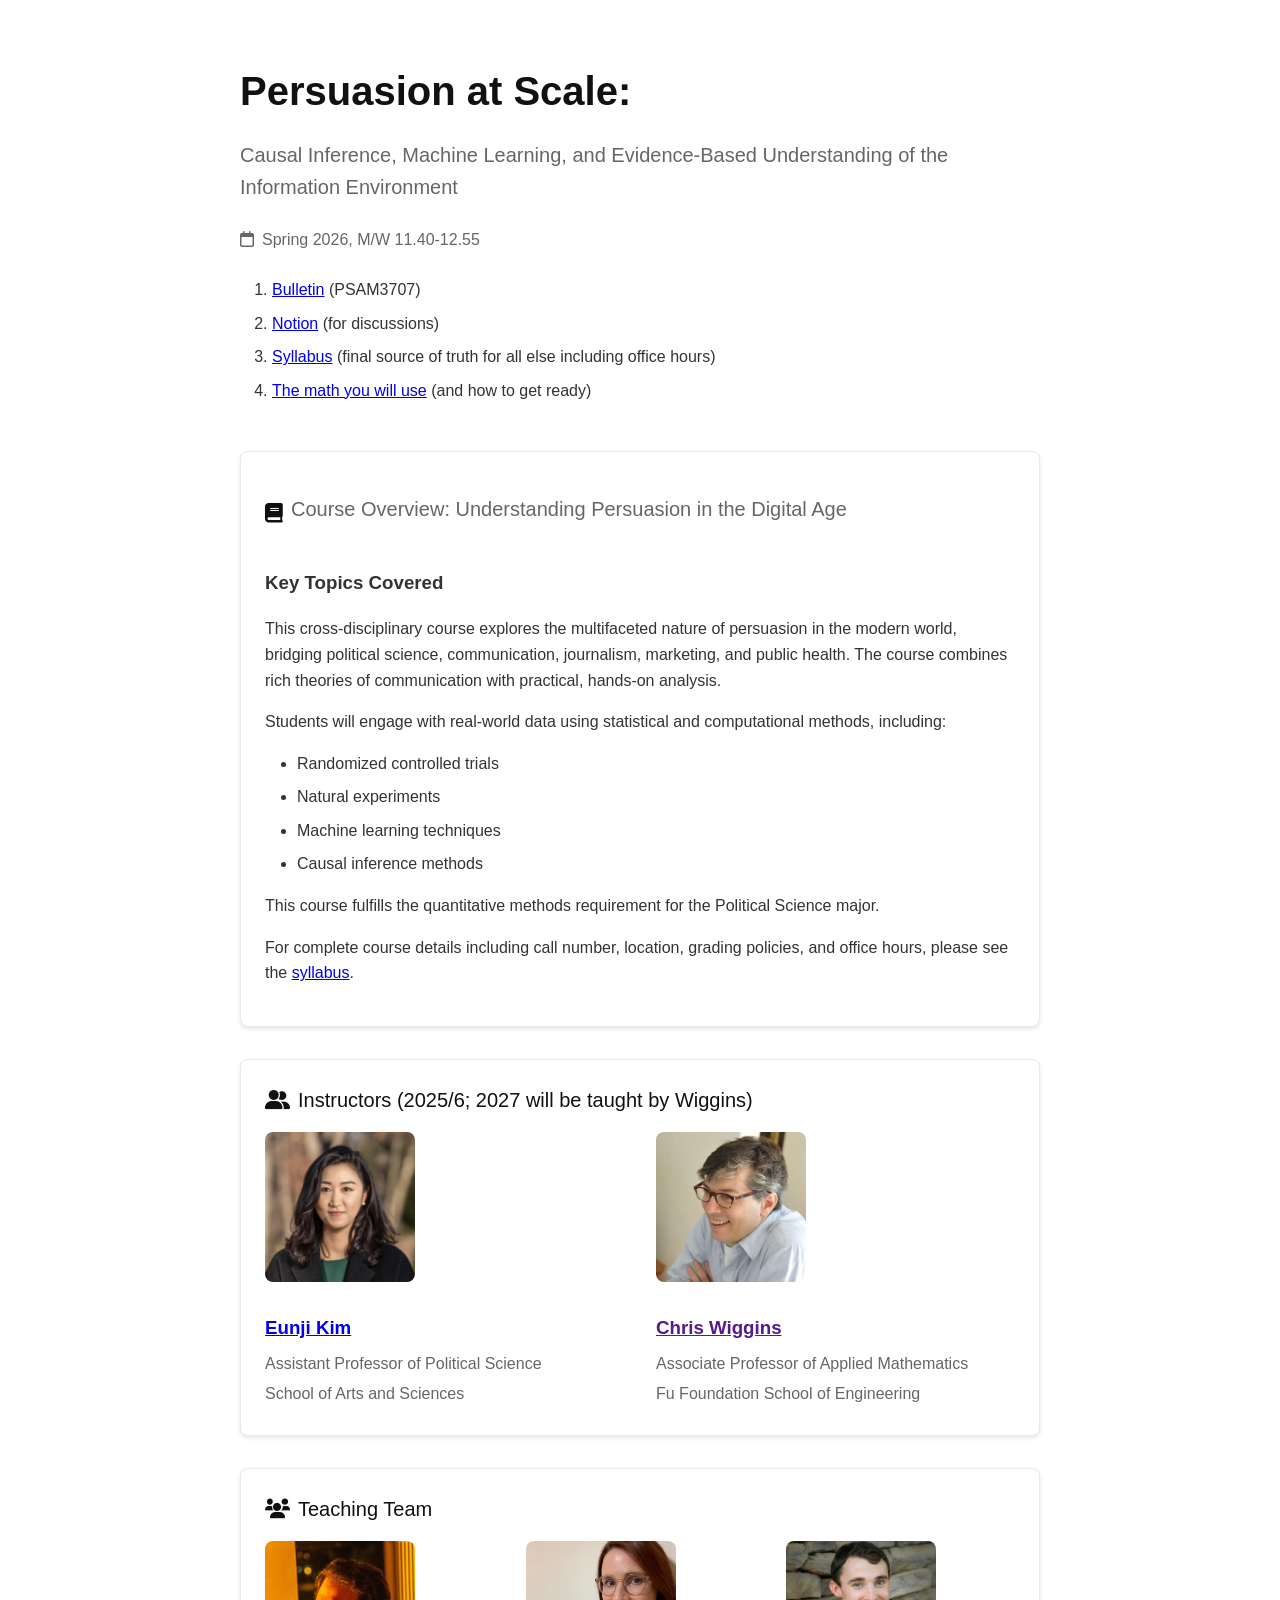
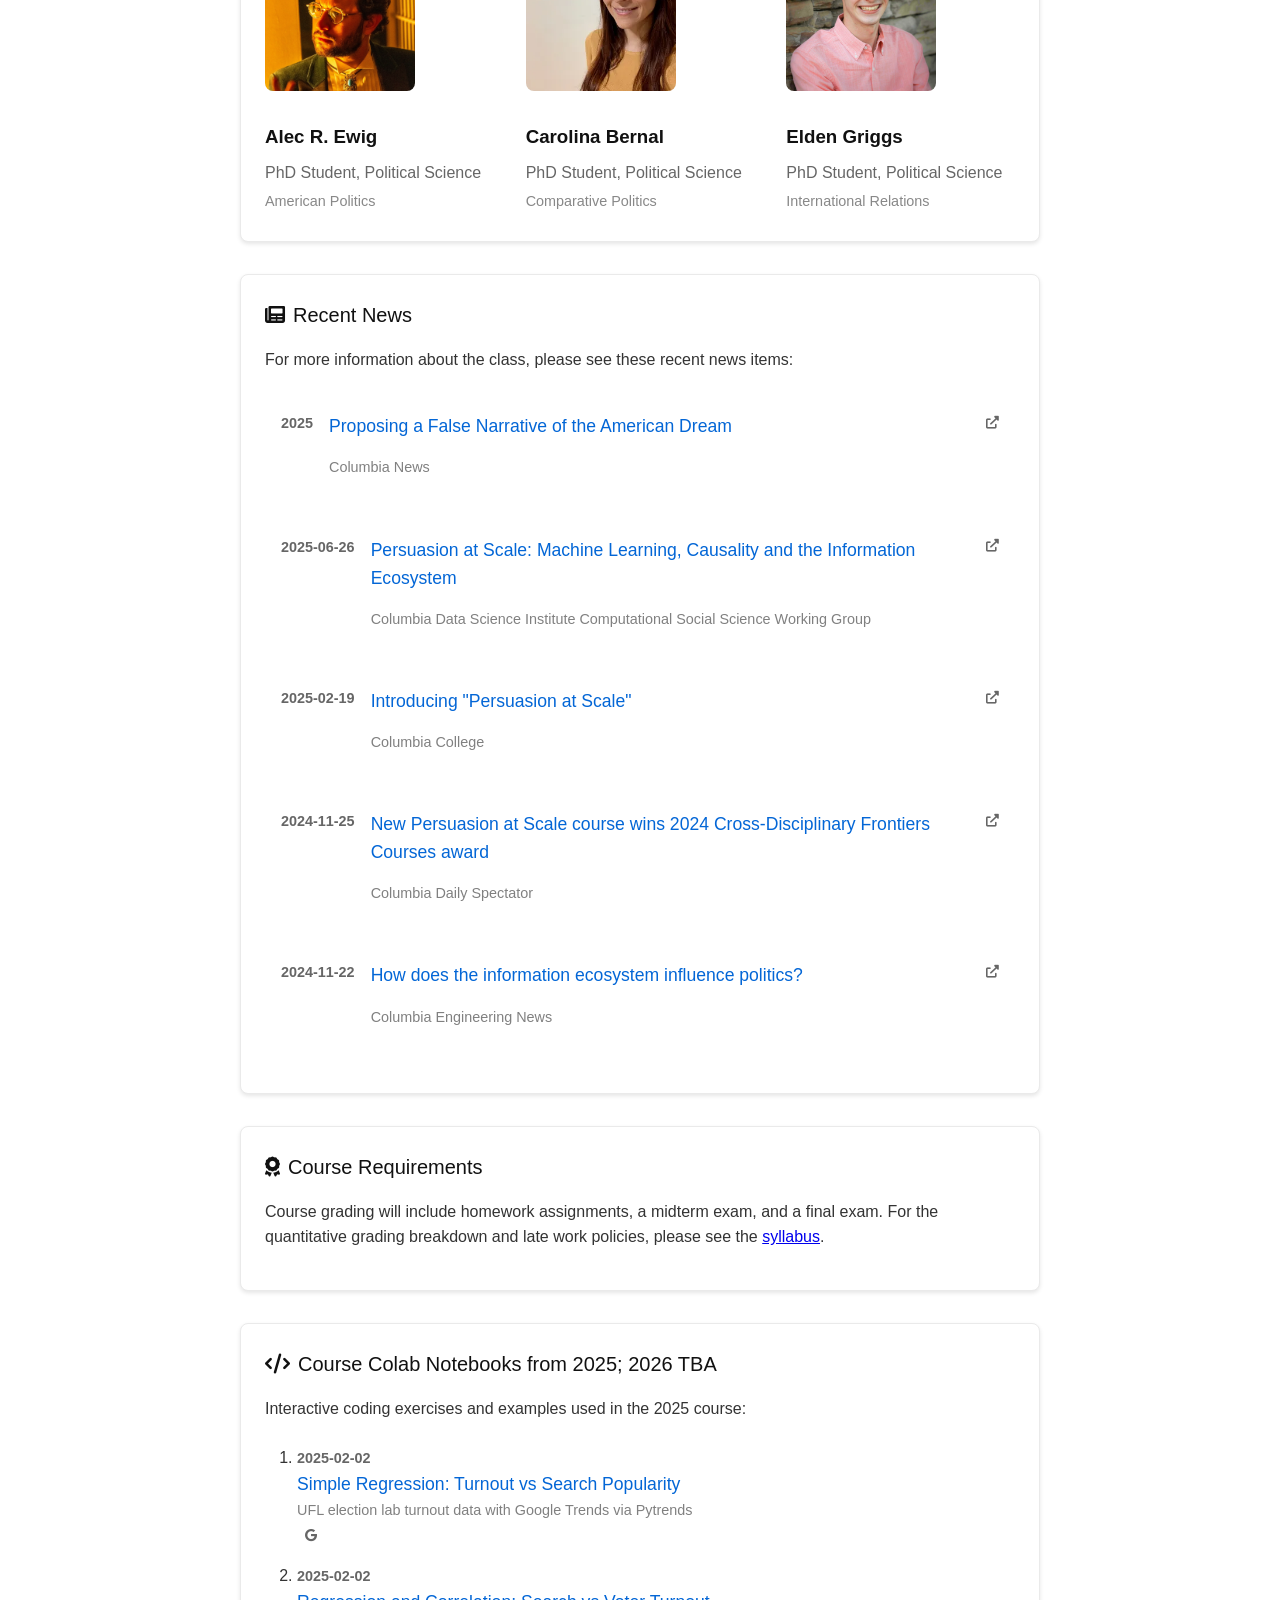
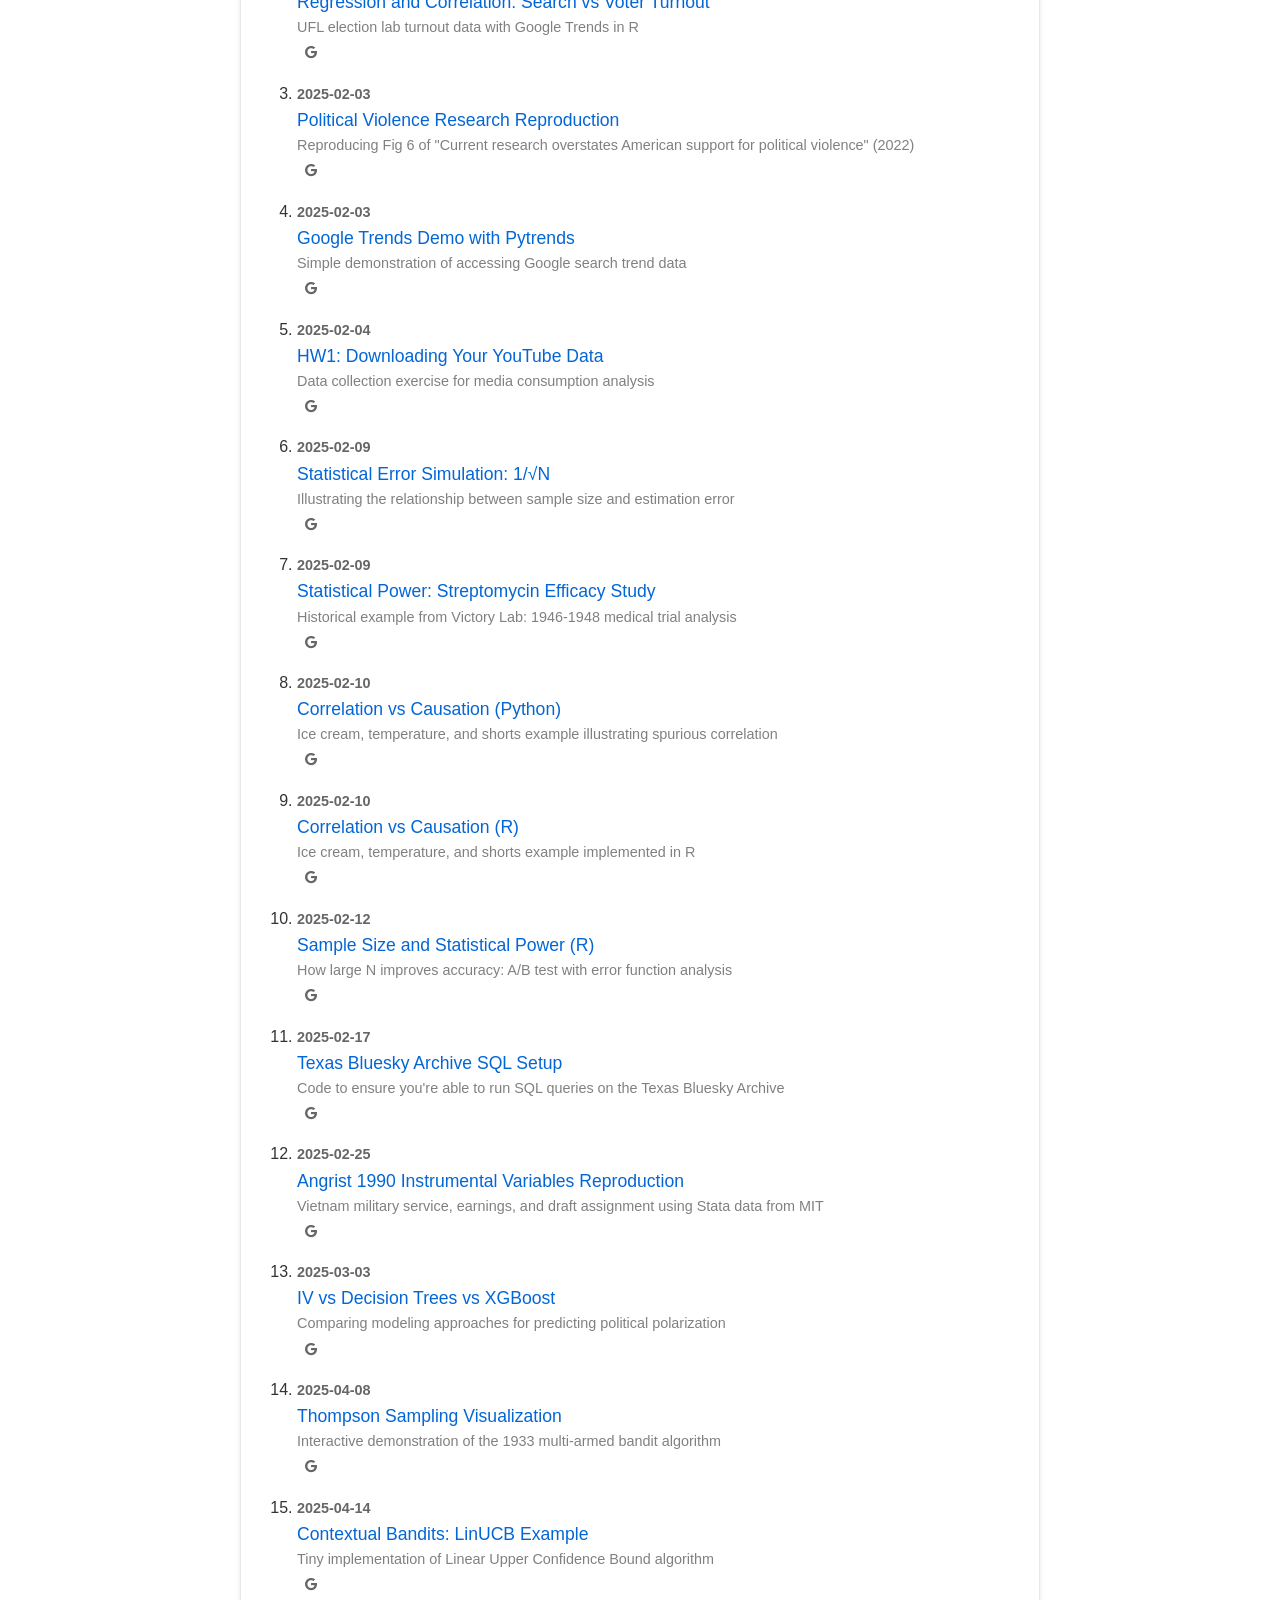
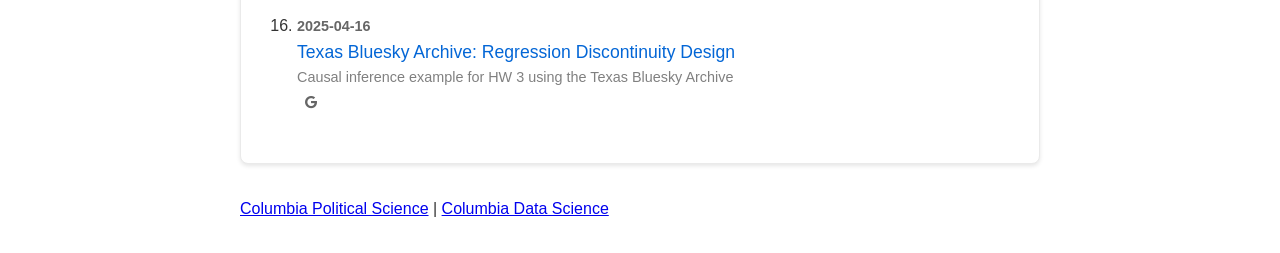
==== commit 7c37b6c9: "Note on the course page that Spring 2027 is taught by Wiggins alone The instructors heading now read" ====
--- a/index.html
+++ b/index.html
@@ -299,7 +299,7 @@
     <div class="card">
         <div class="card-title">
             <i class="fas fa-user-friends"></i>
-            Instructors
+            Instructors (2025/6; 2027 will be taught by Wiggins)
         </div>
         <div class="instructors-grid">
             <div class="instructor">
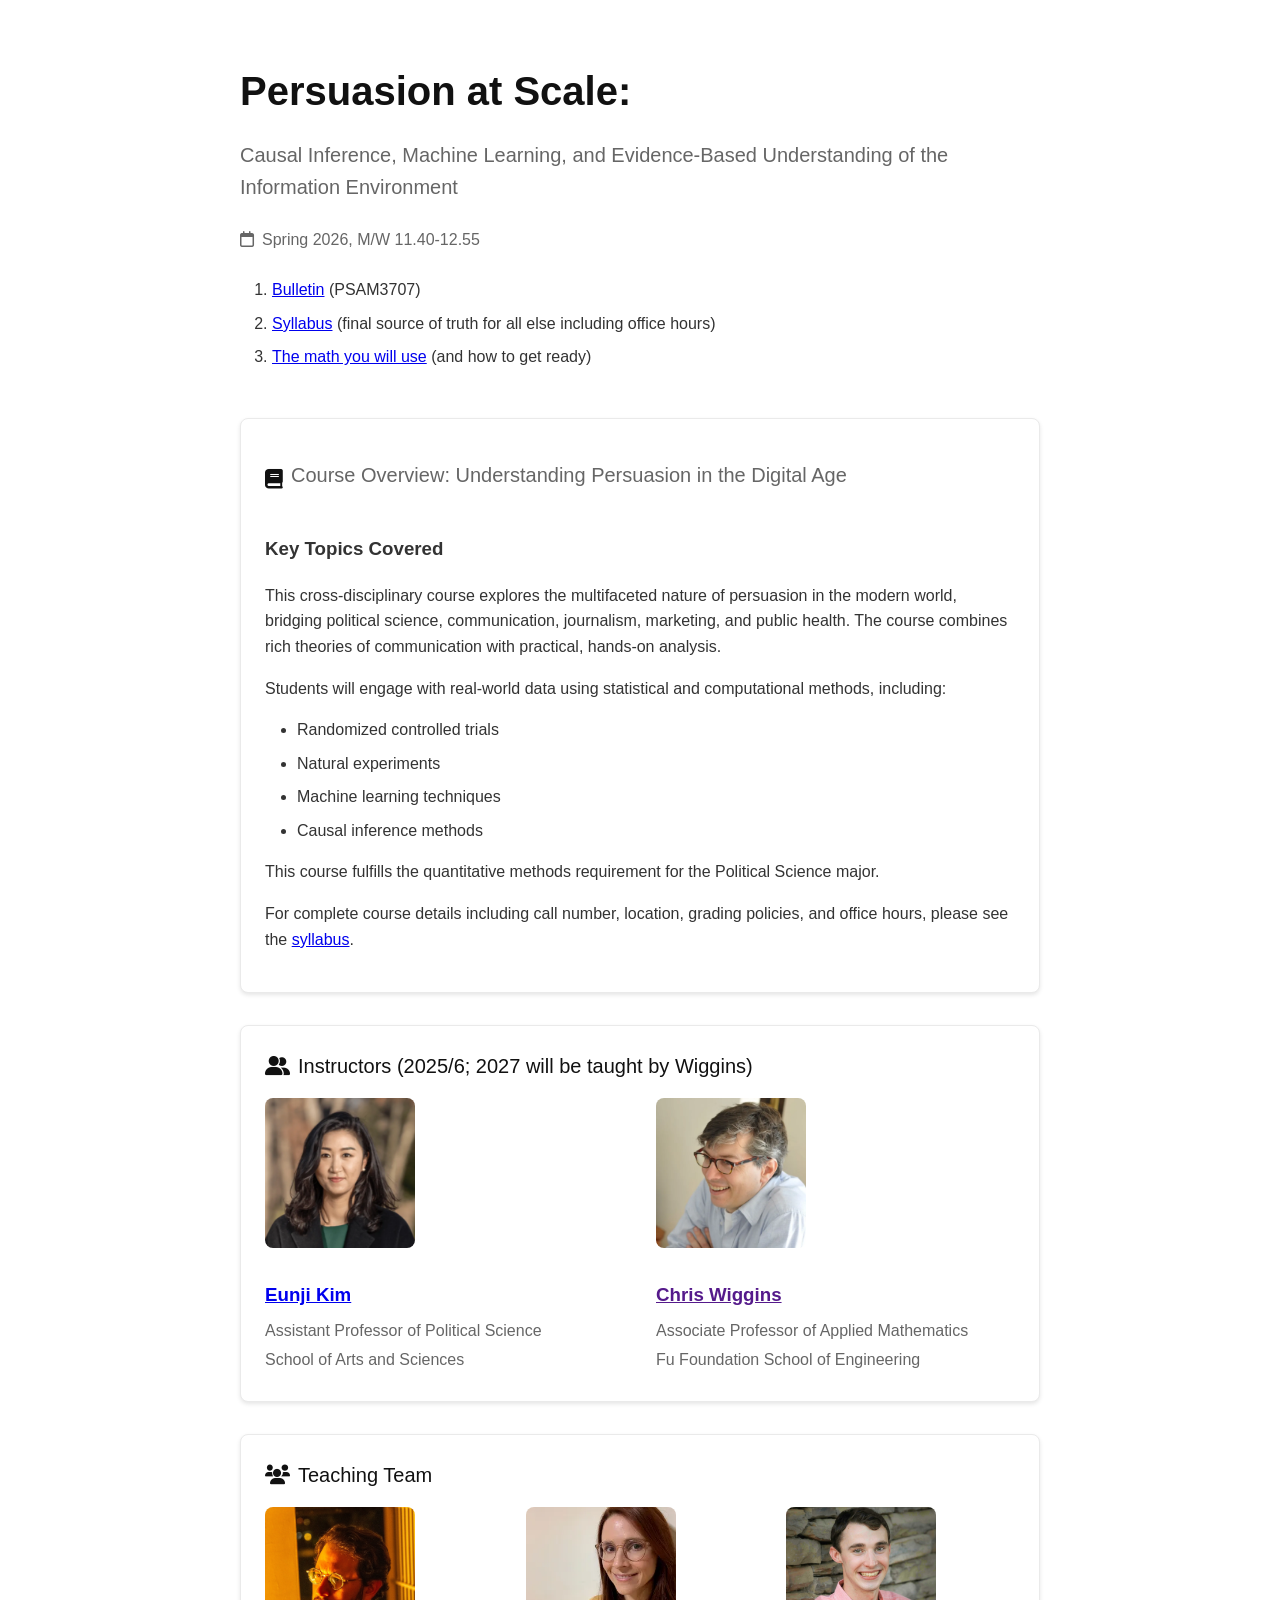
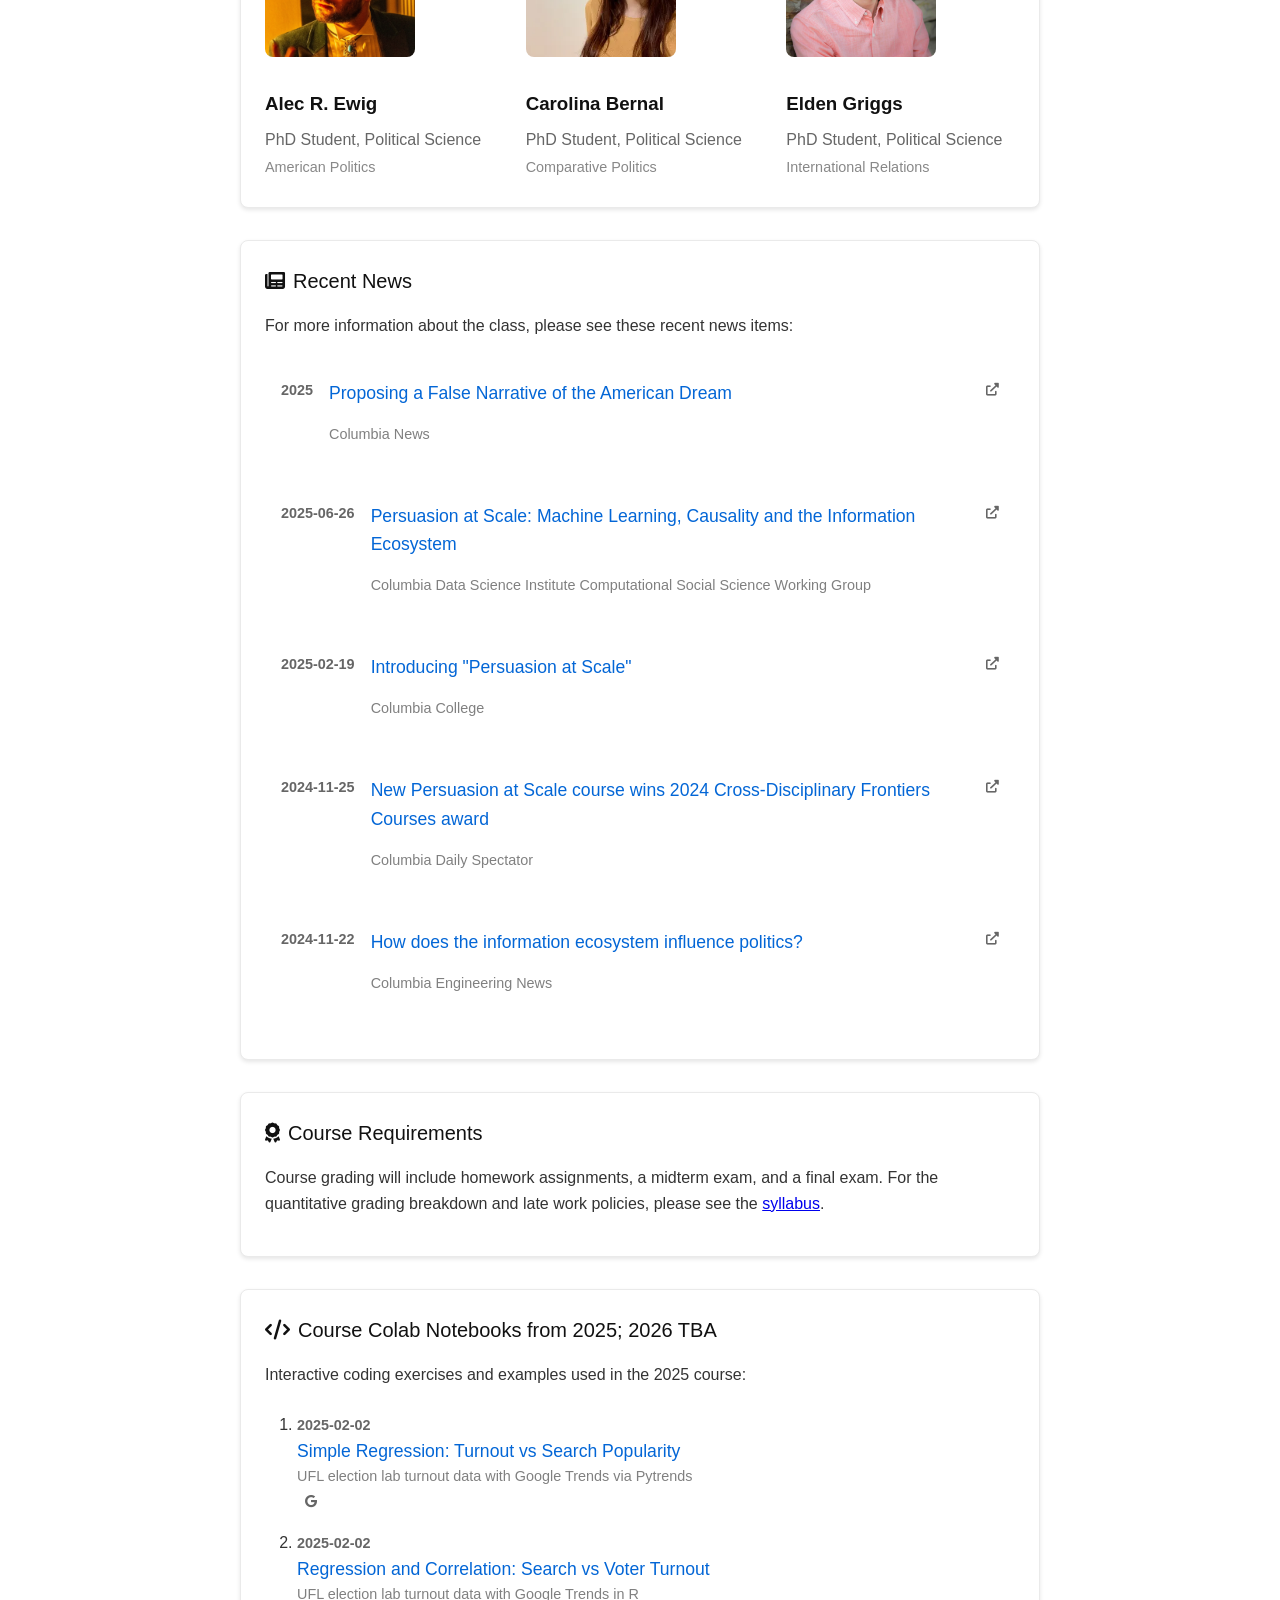
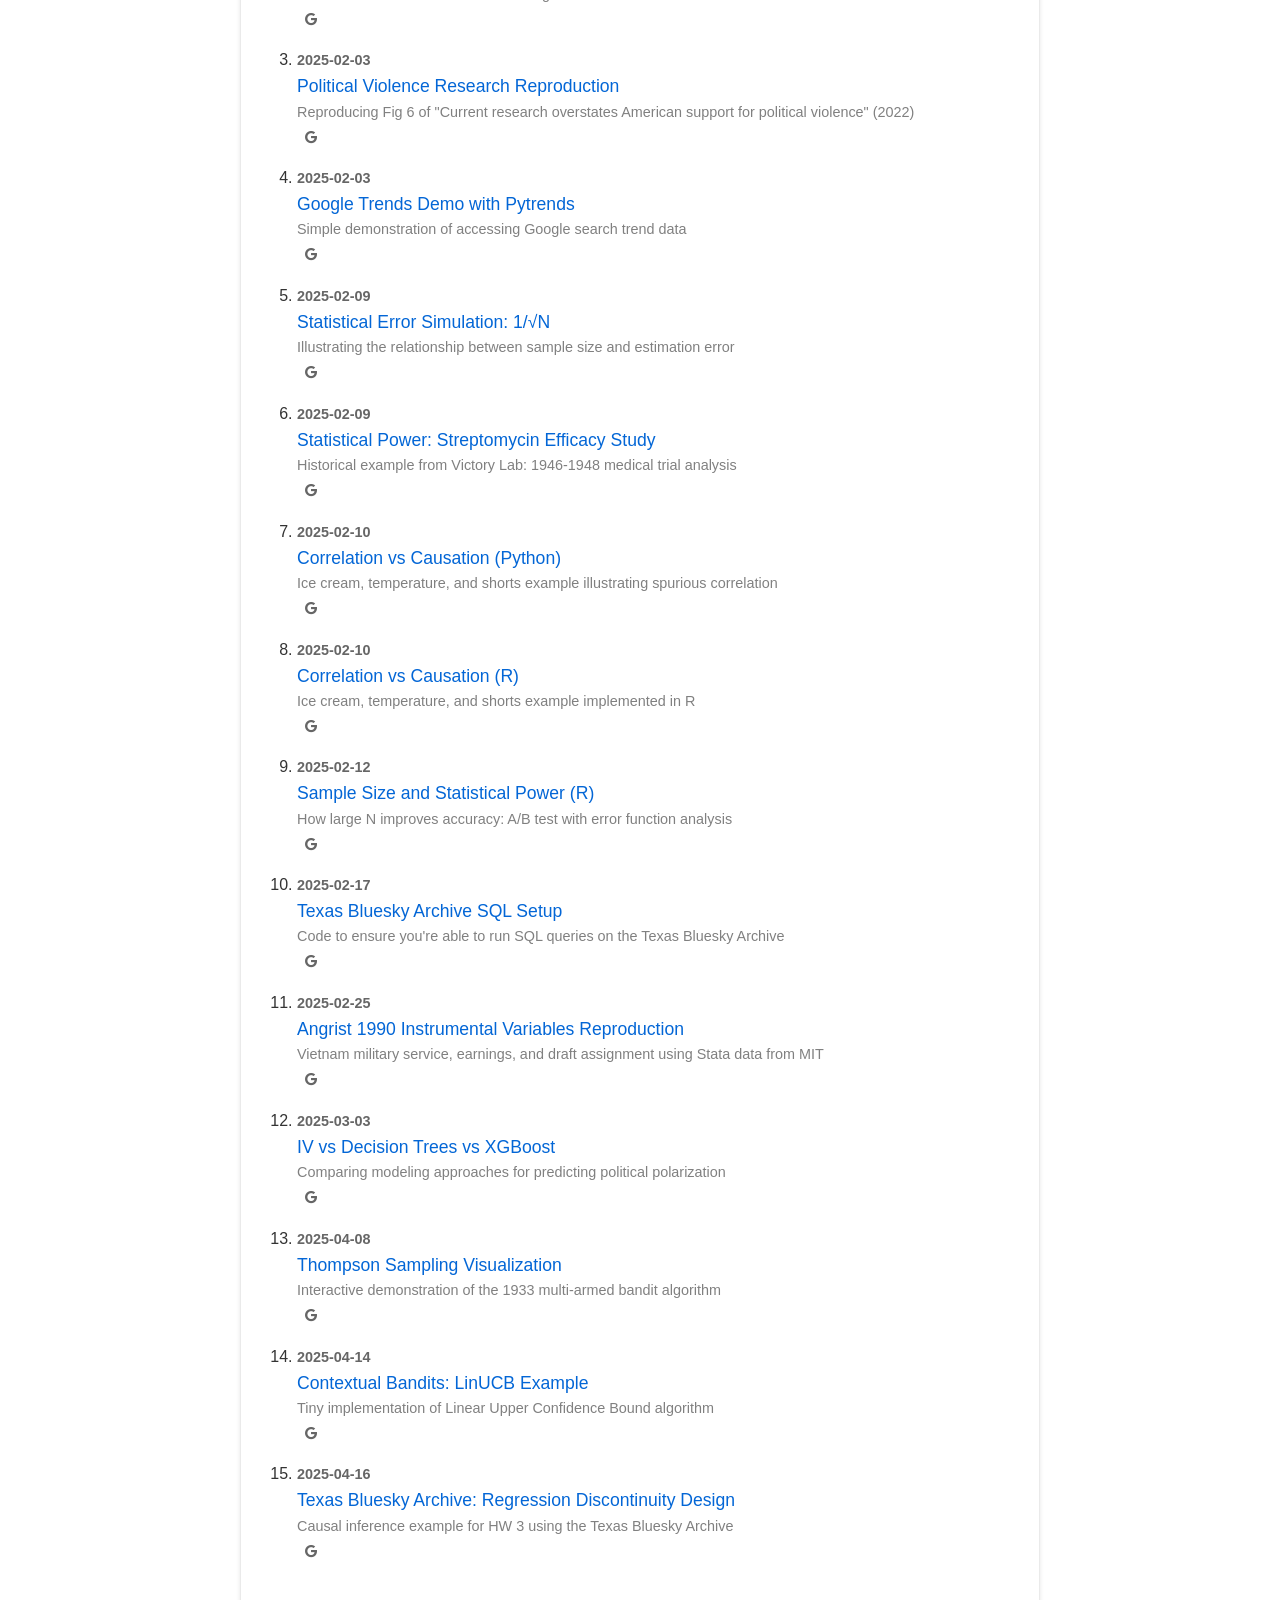
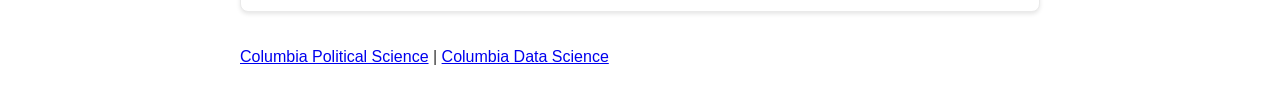
==== commit 563a2357: "Remove the Notion link and the HW1 notebook link from the course page Per Chris: the Notion (discuss" ====
--- a/index.html
+++ b/index.html
@@ -263,7 +263,6 @@
         </div>
         <ol style="margin-top: 1.5rem; margin-bottom: 1.5rem;">
             <li><a href="https://doc.sis.columbia.edu/#subj/PSAM/UN3707-20261-001/">Bulletin</a> (PSAM3707)</li>
-            <li><a href="https://www.notion.so/PSAM-3707-Persuasion-at-Scale-2ea6ebbeffac8038892be013322cd742">Notion</a> (for discussions)</li>
             <li><a href="https://docs.google.com/document/d/1h442-b7Y8gTBbpbwfRW2zpKxNVfNAeM9ZUFqnYQFdiw/edit?tab=t.0">Syllabus</a> (final source of truth for all else including office hours)</li>
             <li><a href="math.html">The math you will use</a> (and how to get ready)</li>
         </ol>
@@ -493,14 +492,6 @@
       </a>
     </li>
     <li>
-      <a href="https://colab.research.google.com/drive/1d8nfKPJoCHGPAD9asb5bR55zVYG8UfPB" target="_blank">
-        <span class="news-date">2025-02-04</span>
-        <span class="news-title">HW1: Downloading Your YouTube Data</span>
-        <span class="news-source">Data collection exercise for media consumption analysis</span>
-        <i class="fab fa-google link-icon"></i>
-      </a>
-    </li>
-    <li>
       <a href="https://colab.research.google.com/drive/1A-MoaSyoJEzV038ODvcRBLbsStQC2wvL" target="_blank">
         <span class="news-date">2025-02-09</span>
         <span class="news-title">Statistical Error Simulation: 1/√N</span>
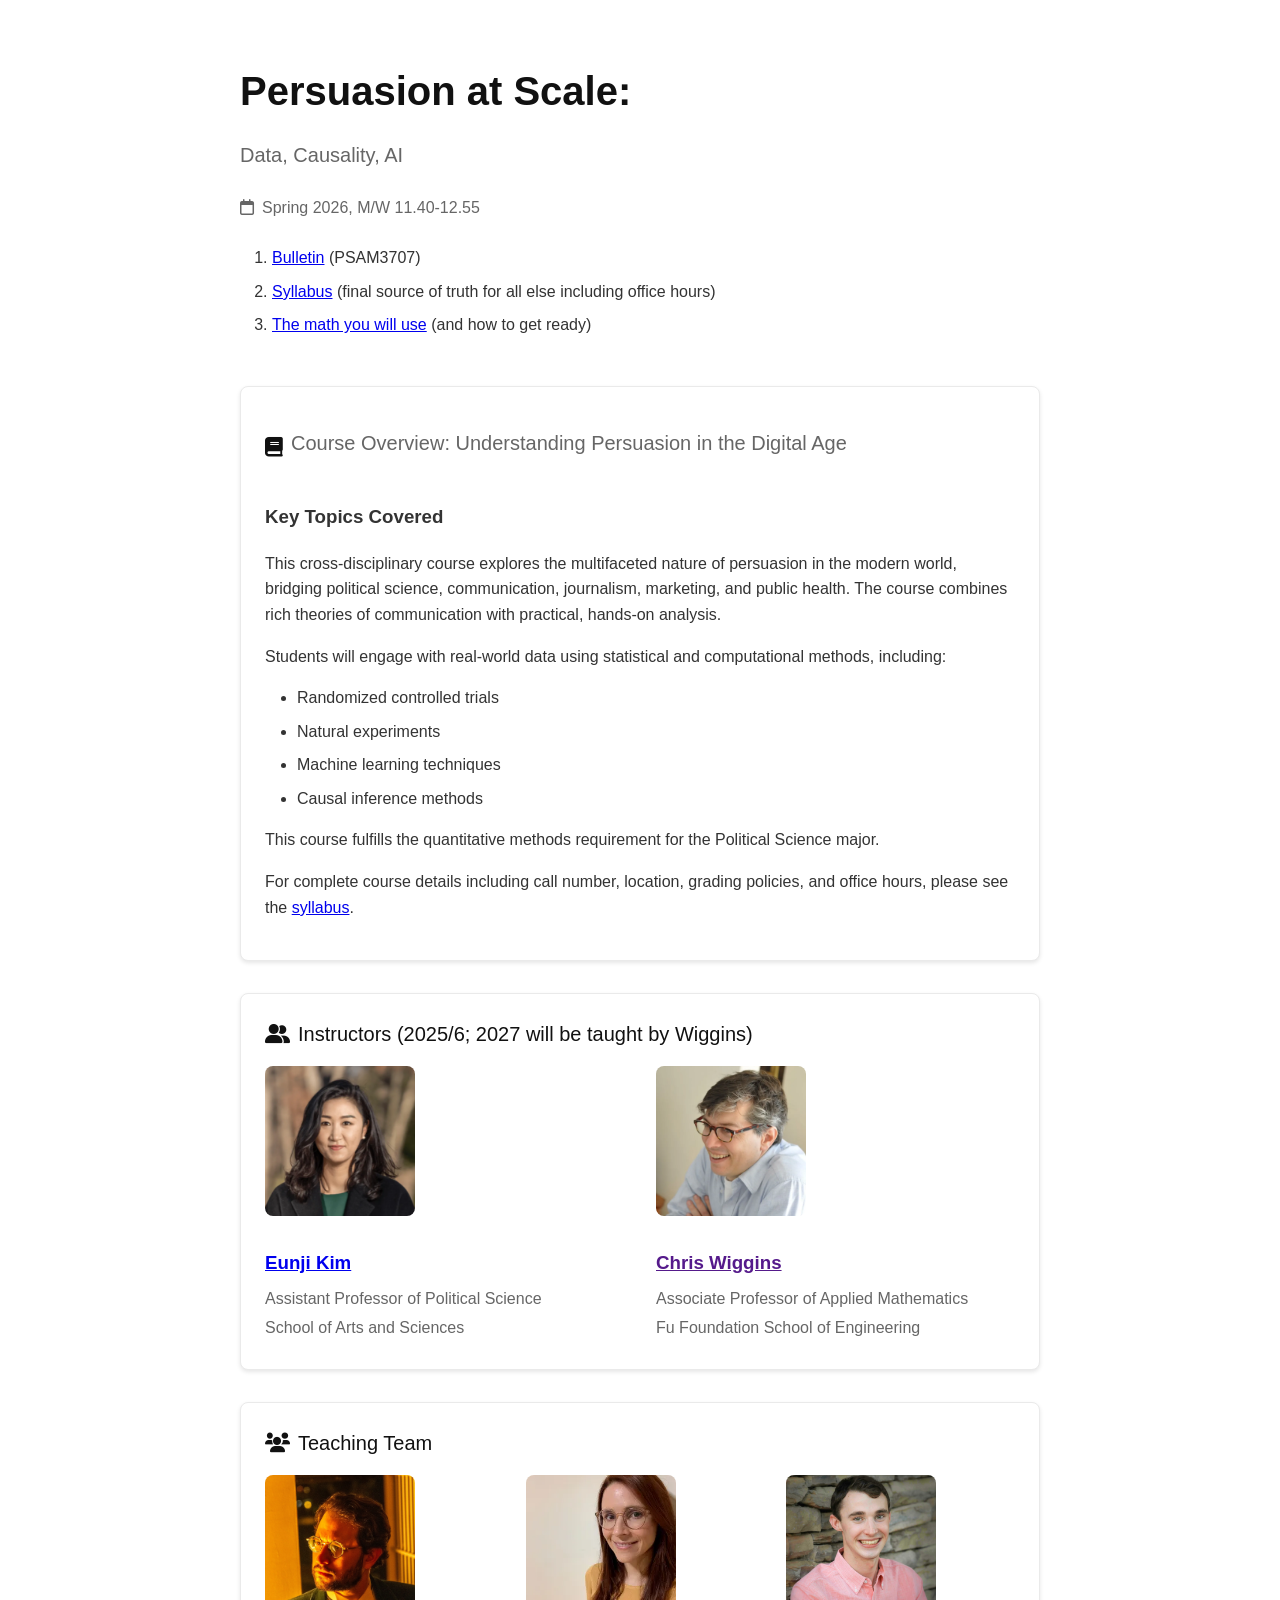
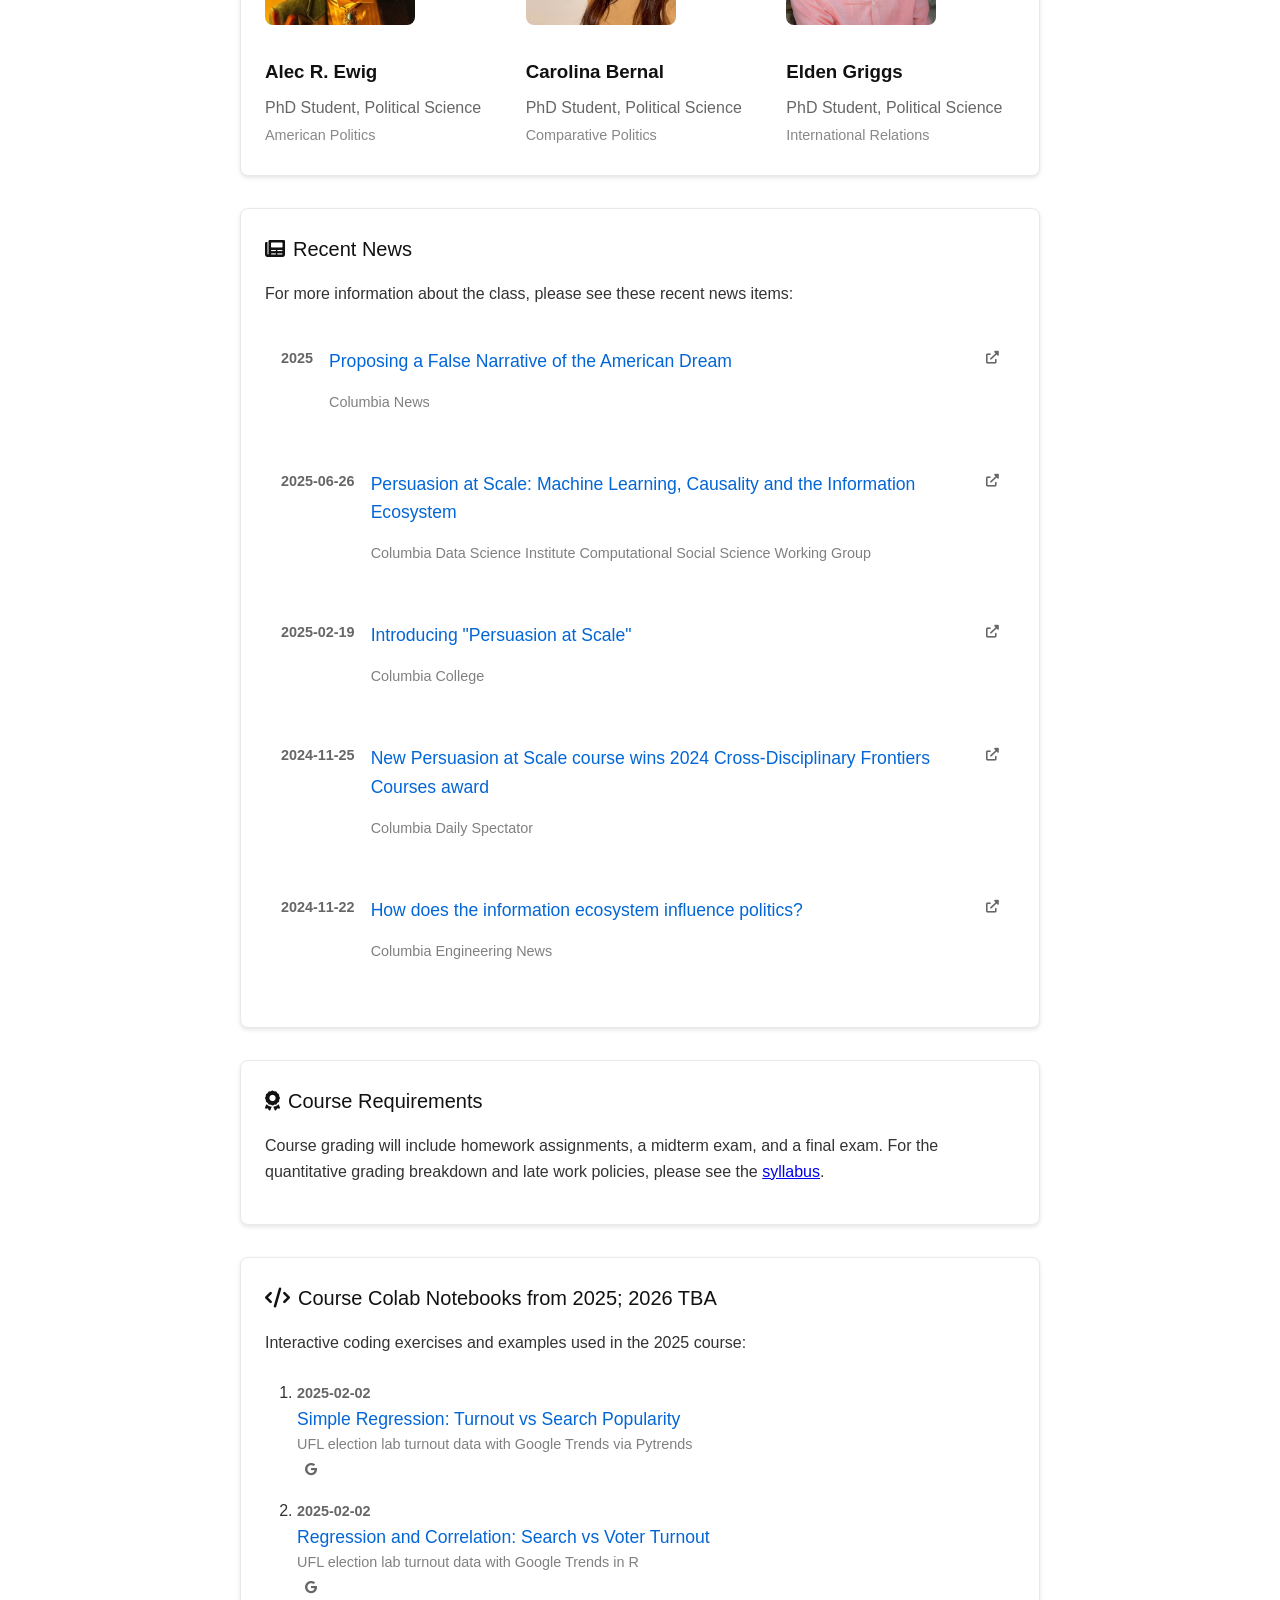
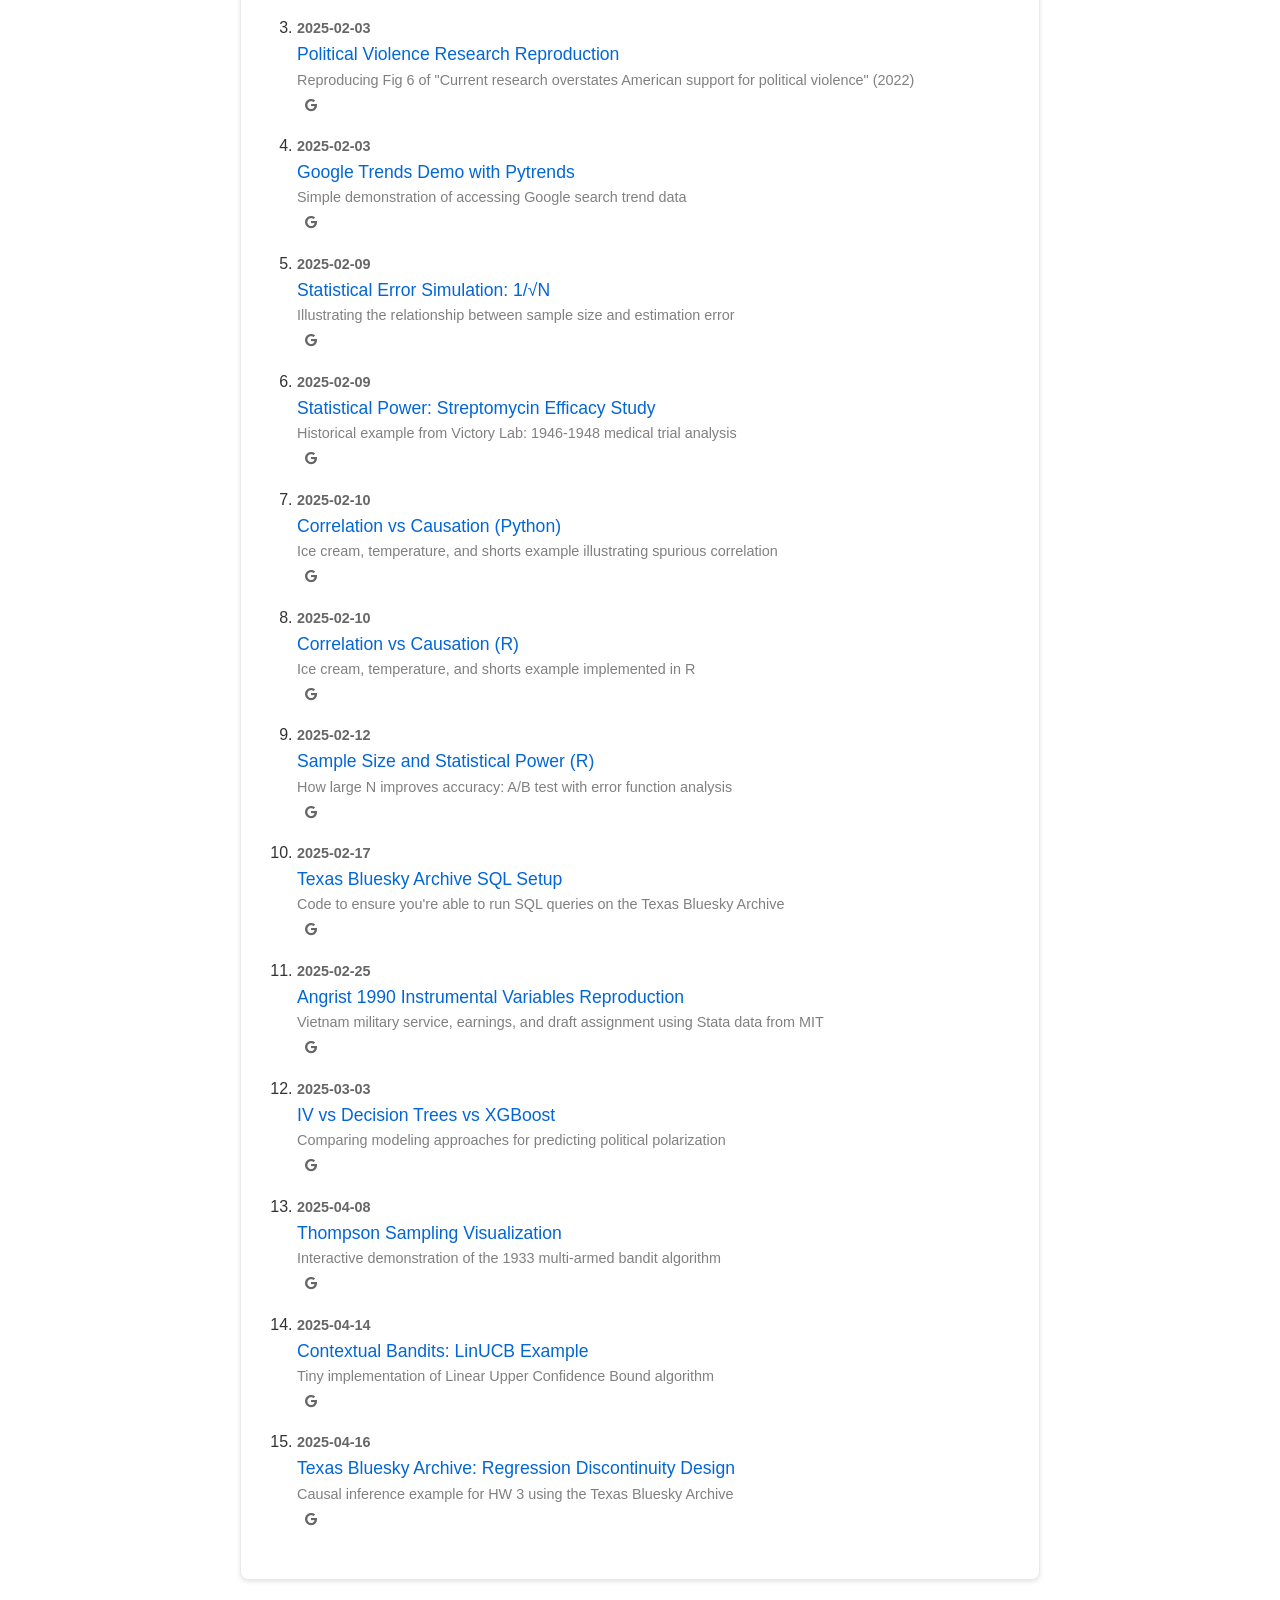
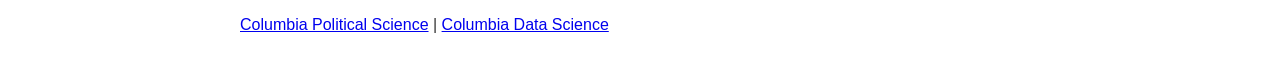
==== commit f2327511: "Use the official course title "Data, Causality, AI" on both pages SEAS confirmed the approved title " ====
--- a/index.html
+++ b/index.html
@@ -257,7 +257,7 @@
     <!-- Header -->
     <header class="header">
         <h1>Persuasion at Scale:</h1>
-        <h2> Causal Inference, Machine Learning, and Evidence-Based Understanding of the Information Environment</h2>
+        <h2> Data, Causality, AI</h2>
         <div class="course-meta">
             <span><i class="far fa-calendar"></i>Spring 2026, M/W 11.40-12.55</span>
         </div>
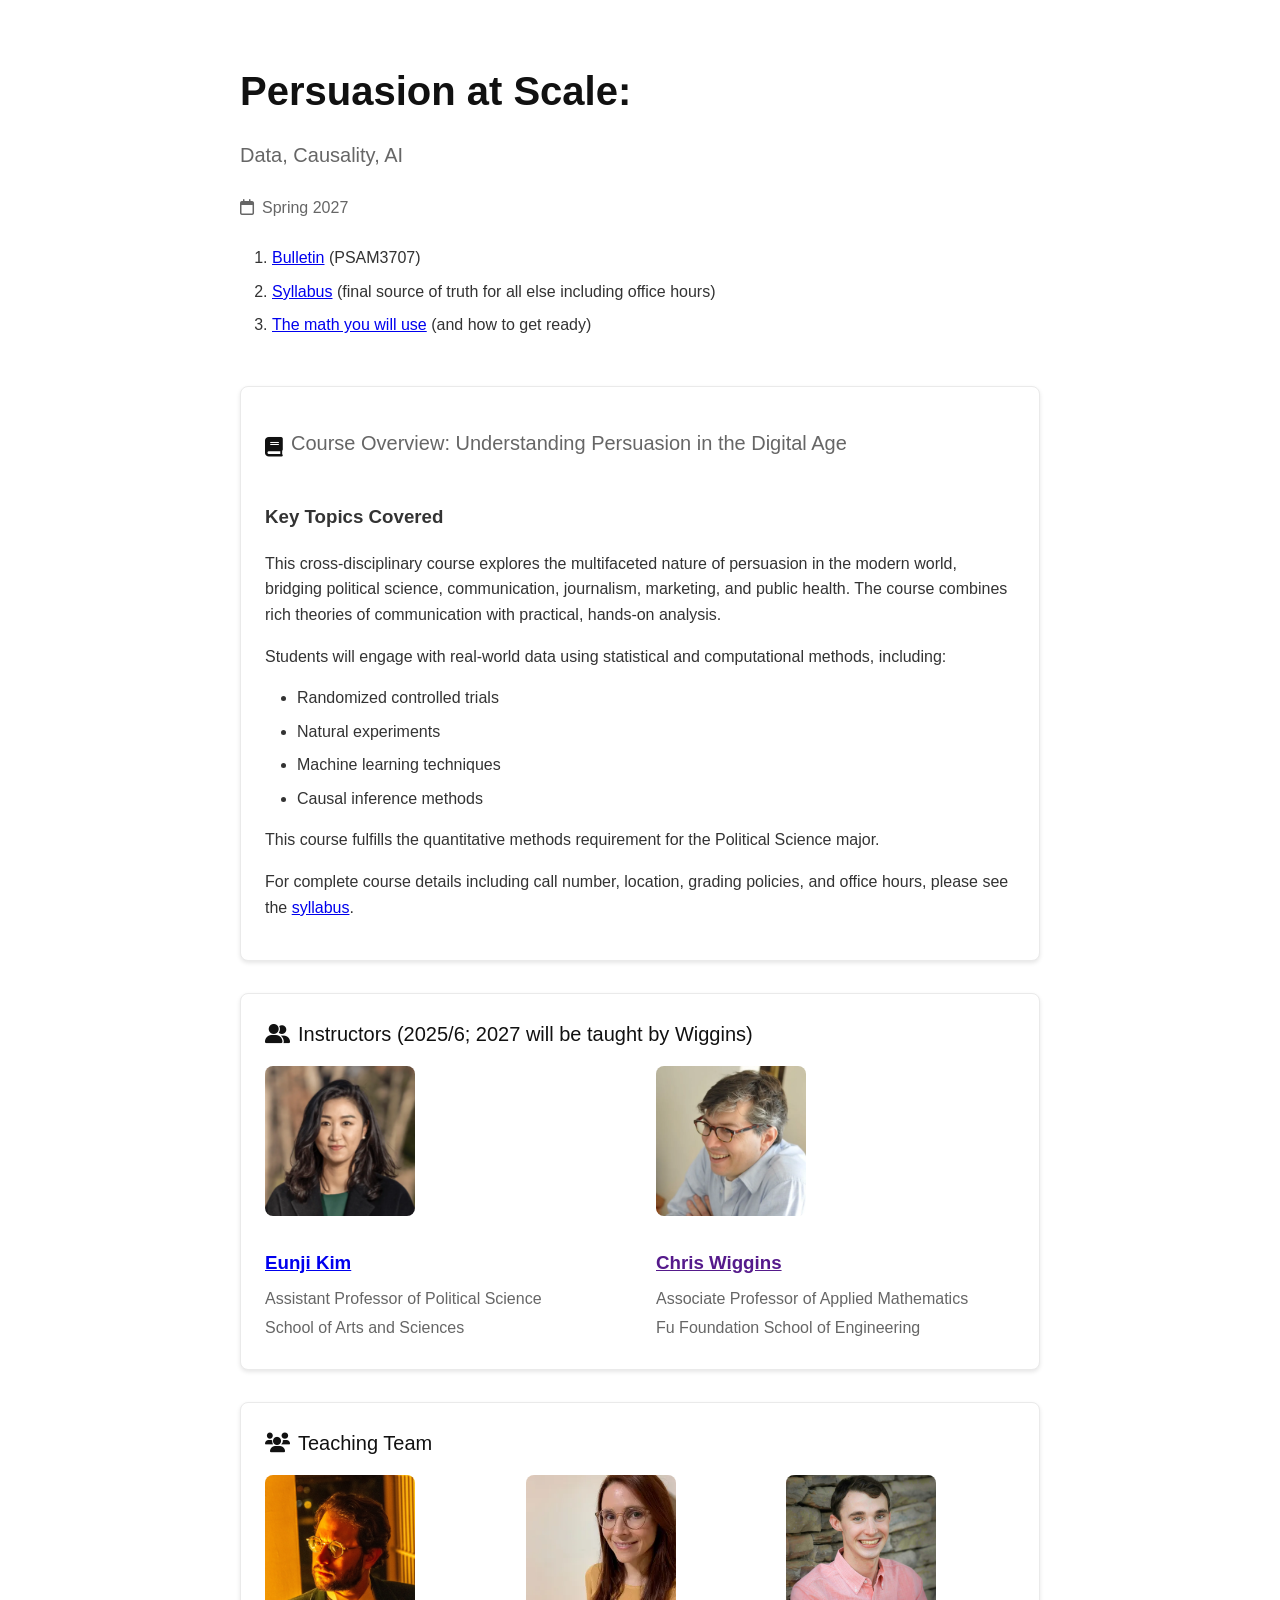
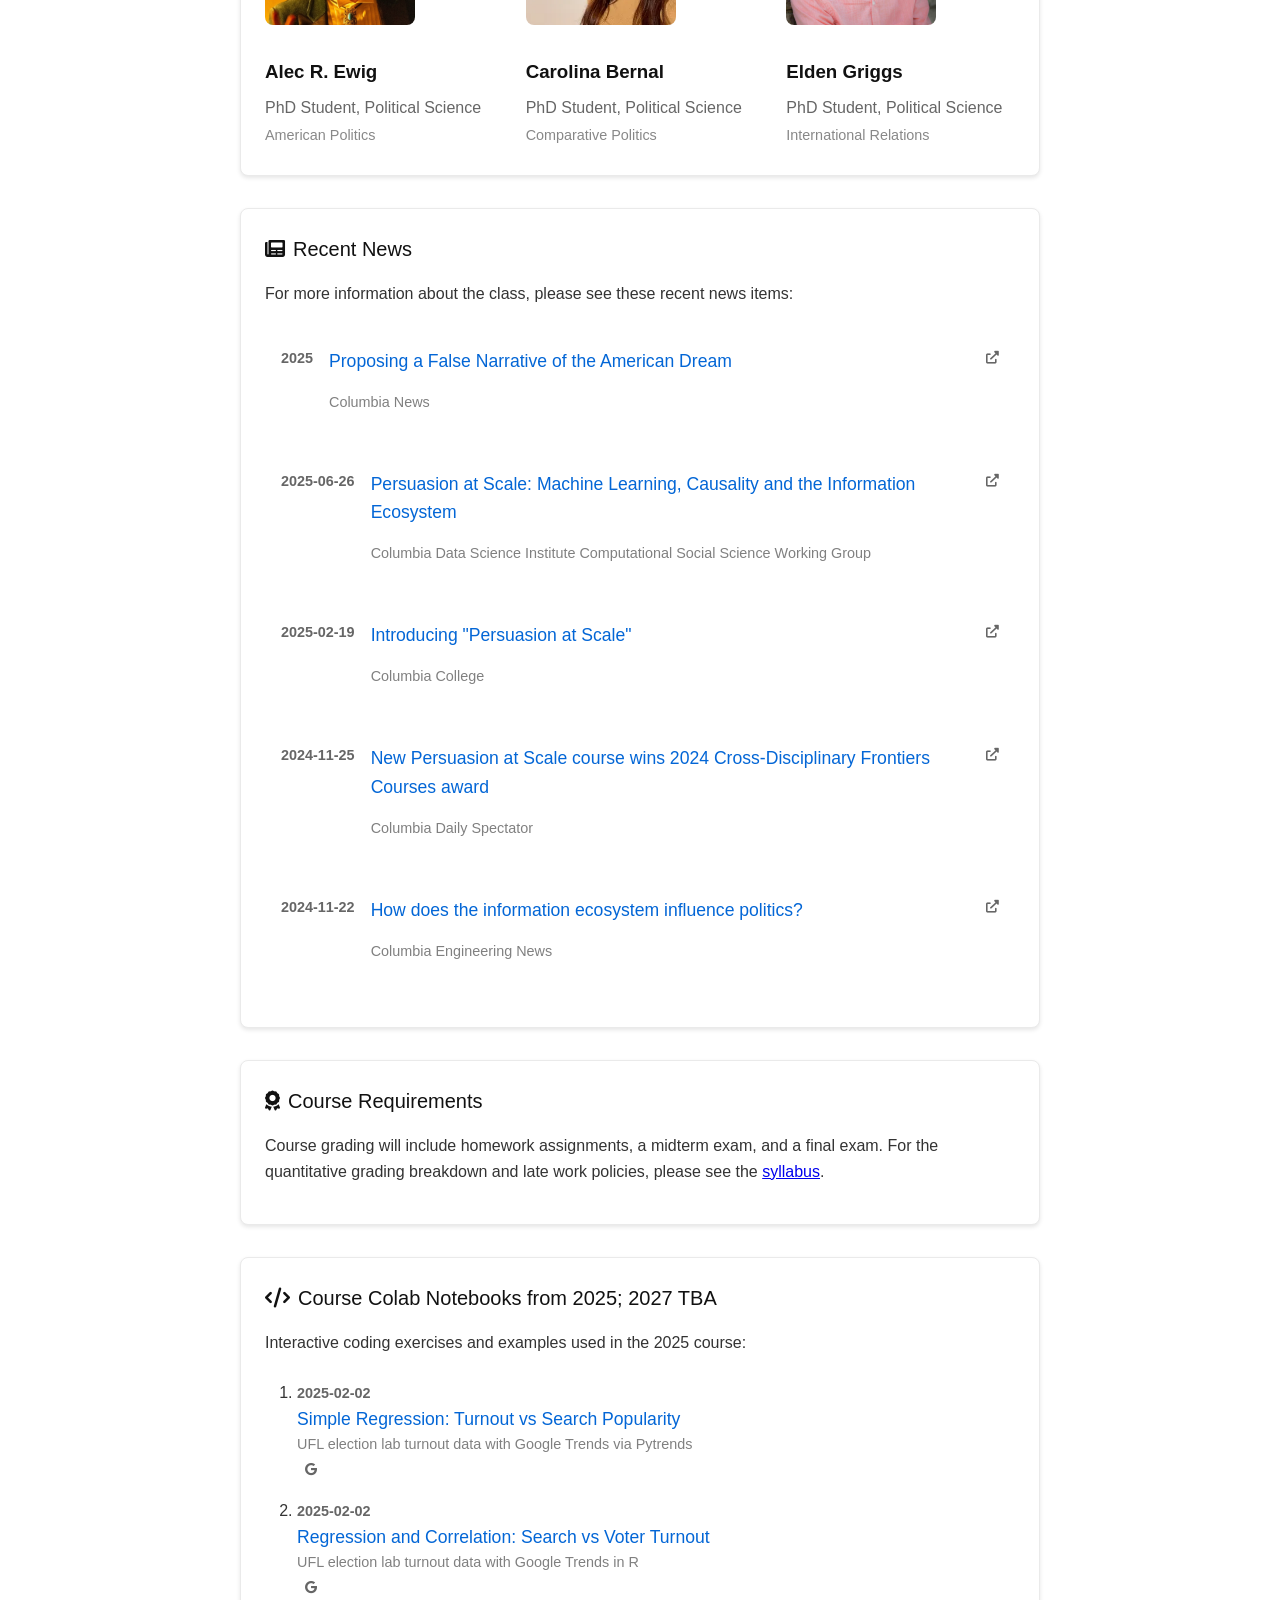
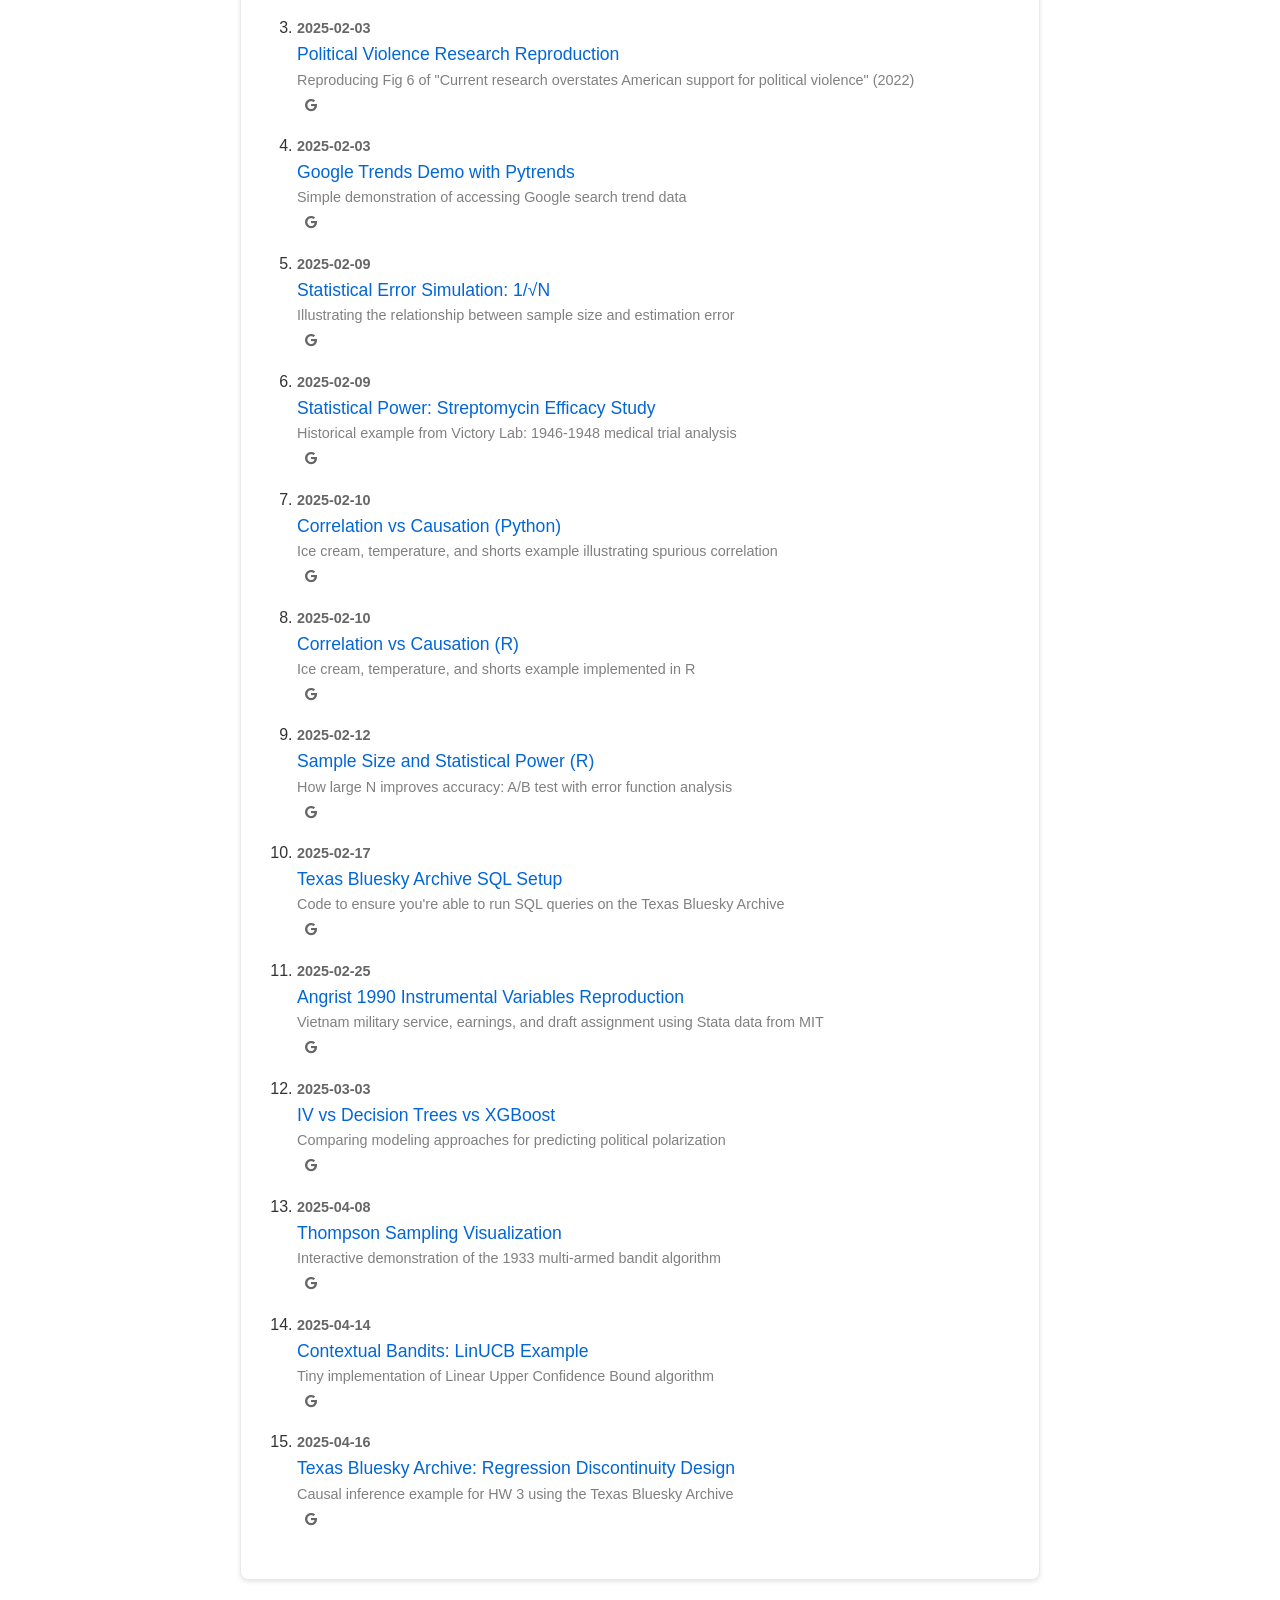
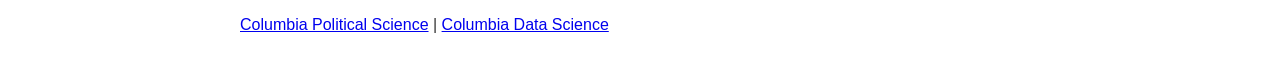
==== commit 6709e34f: "Course page: say Spring 2027 instead of the Spring 2026 term and time The header now reads "Spring 2" ====
--- a/index.html
+++ b/index.html
@@ -259,7 +259,7 @@
         <h1>Persuasion at Scale:</h1>
         <h2> Data, Causality, AI</h2>
         <div class="course-meta">
-            <span><i class="far fa-calendar"></i>Spring 2026, M/W 11.40-12.55</span>
+            <span><i class="far fa-calendar"></i>Spring 2027</span>
         </div>
         <ol style="margin-top: 1.5rem; margin-bottom: 1.5rem;">
             <li><a href="https://doc.sis.columbia.edu/#subj/PSAM/UN3707-20261-001/">Bulletin</a> (PSAM3707)</li>
@@ -417,7 +417,7 @@
 <div class="card">
   <div class="card-title">
     <i class="fas fa-code"></i>
-    Course Colab Notebooks from 2025; 2026 TBA
+    Course Colab Notebooks from 2025; 2027 TBA
   </div>
   <p>Interactive coding exercises and examples used in the 2025 course:</p>
 
